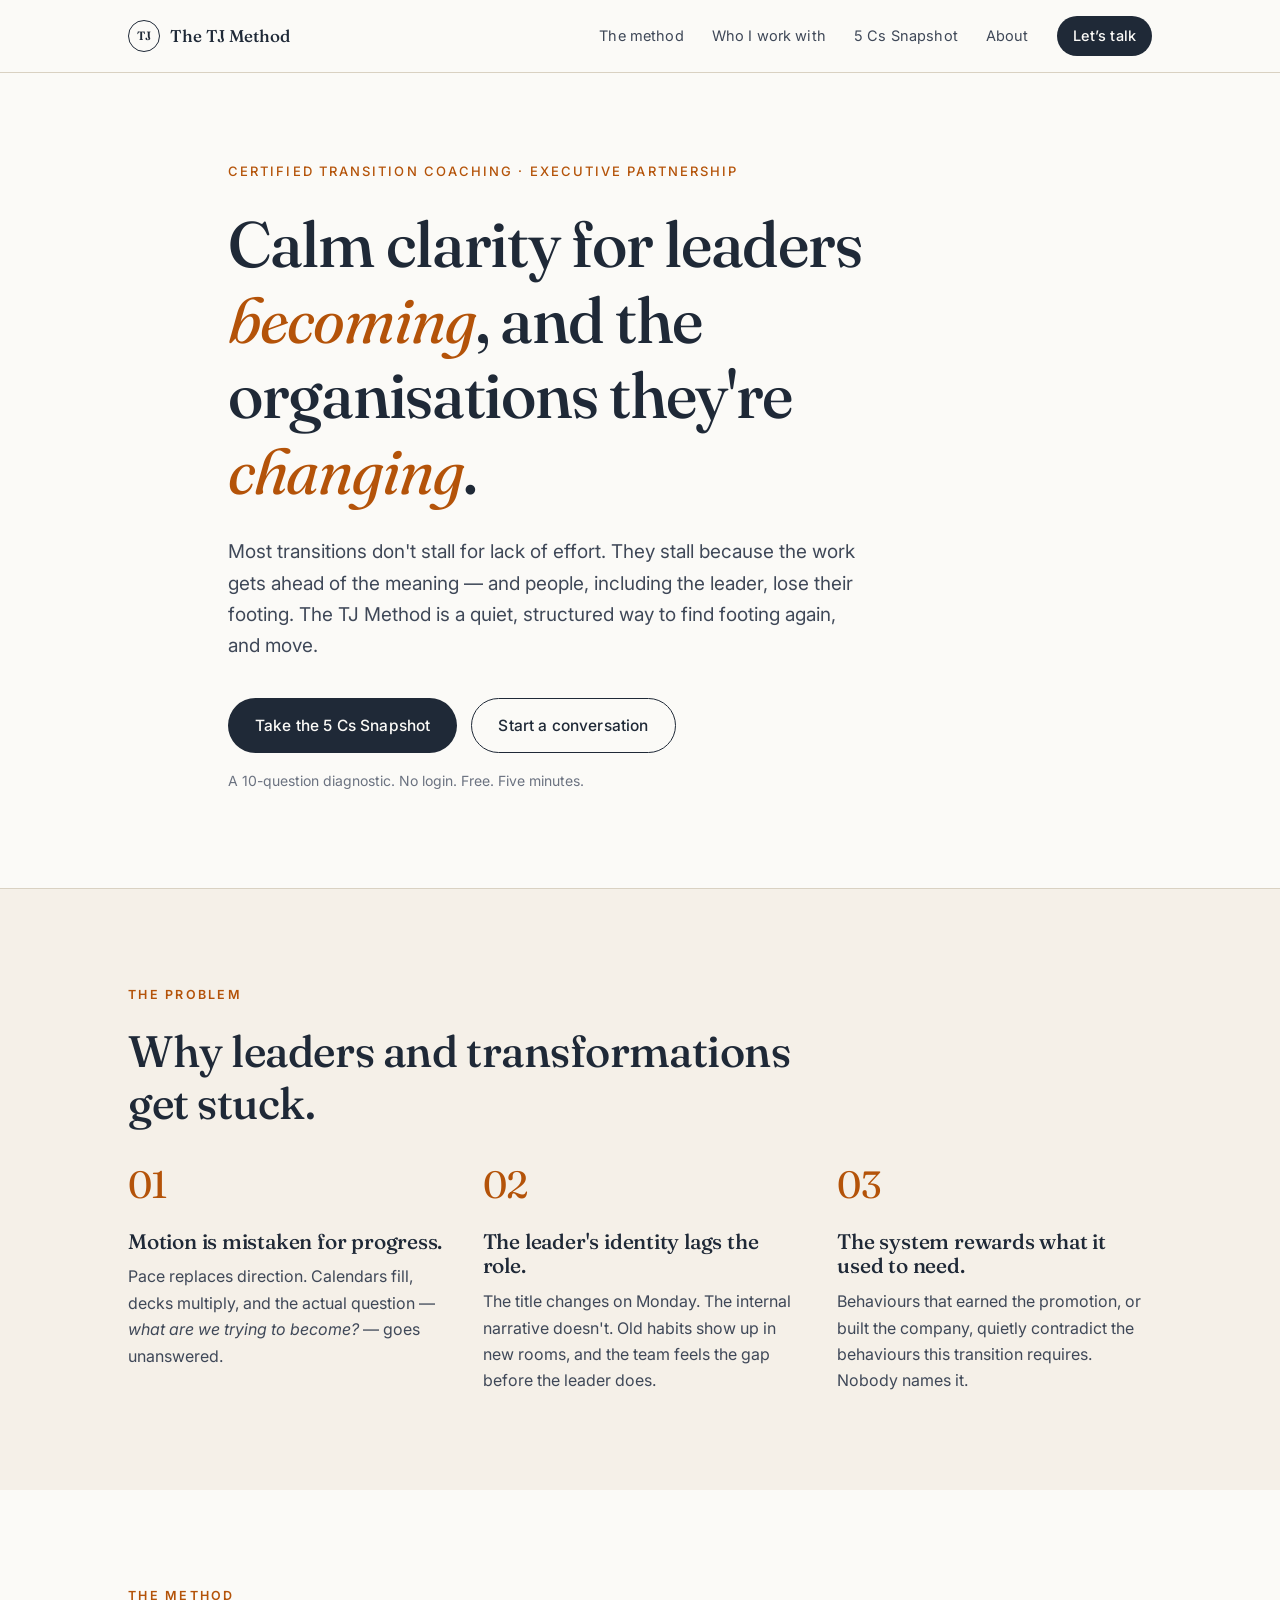
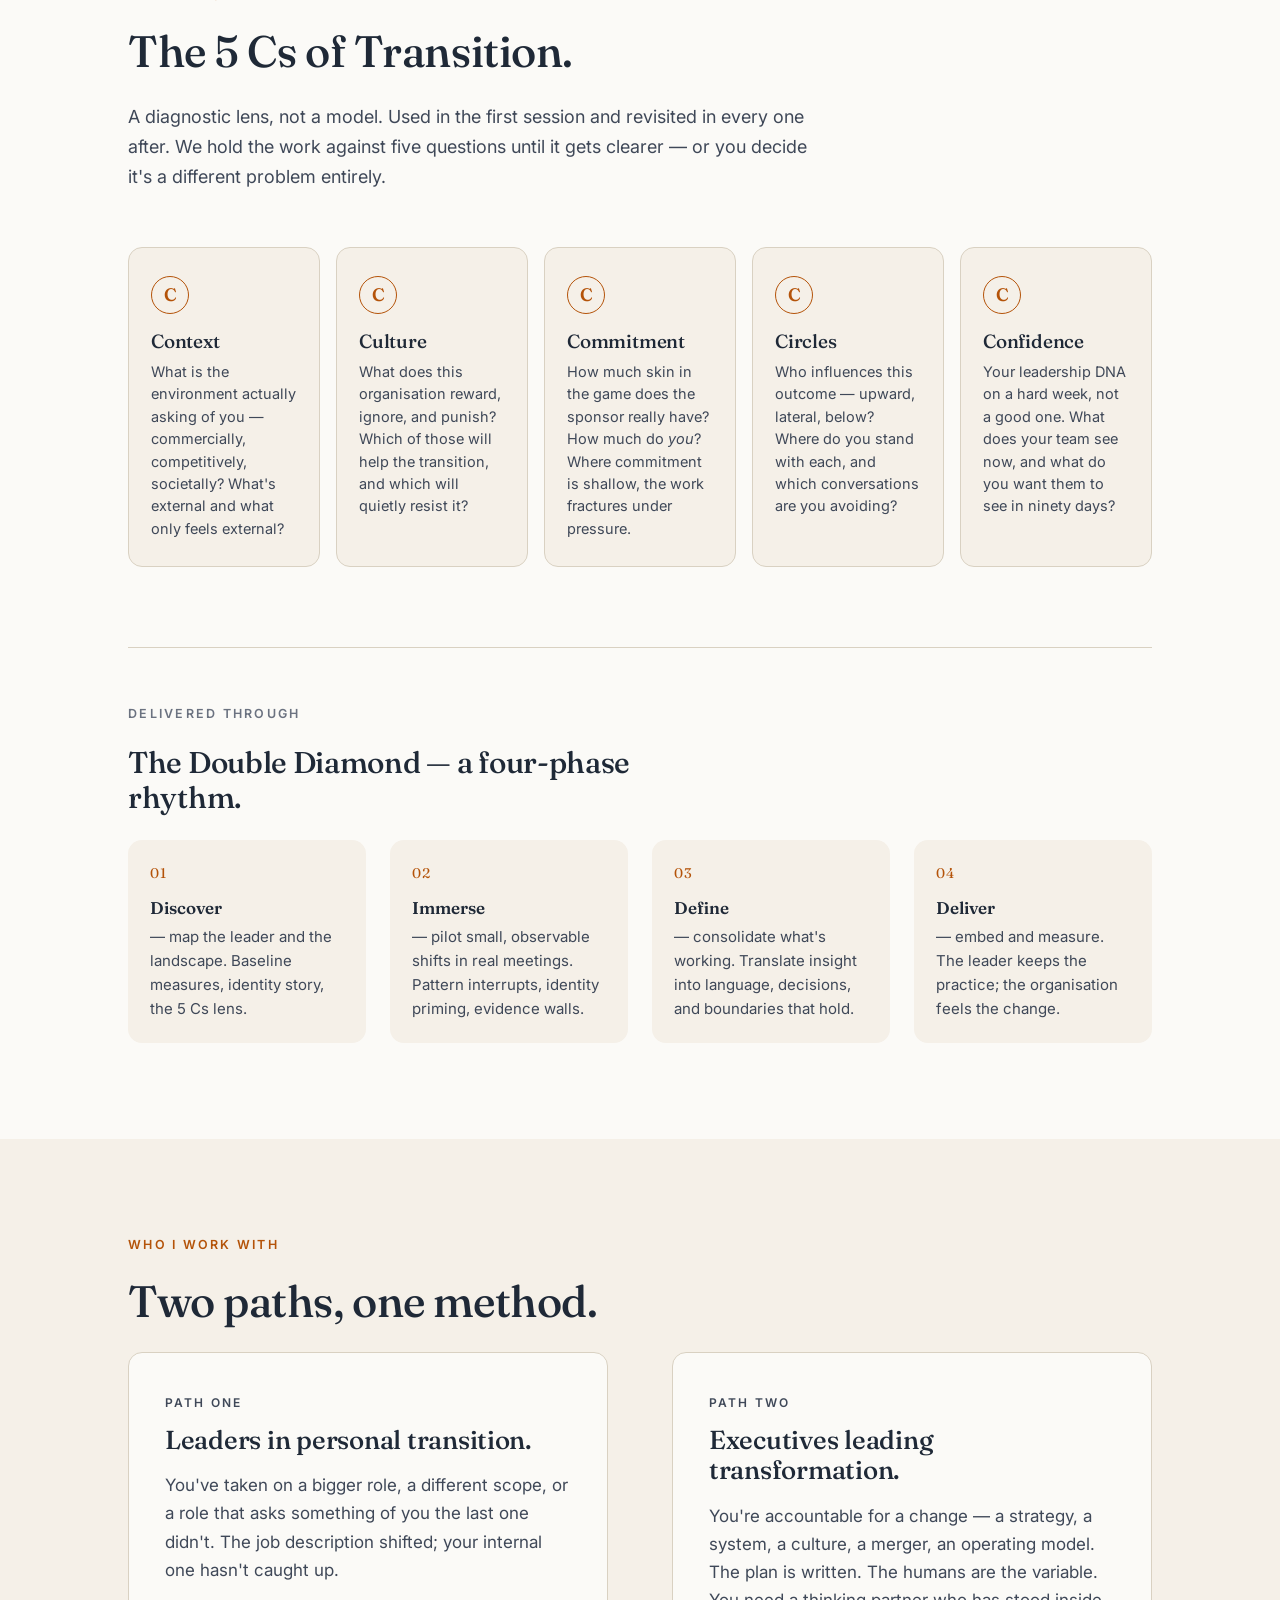
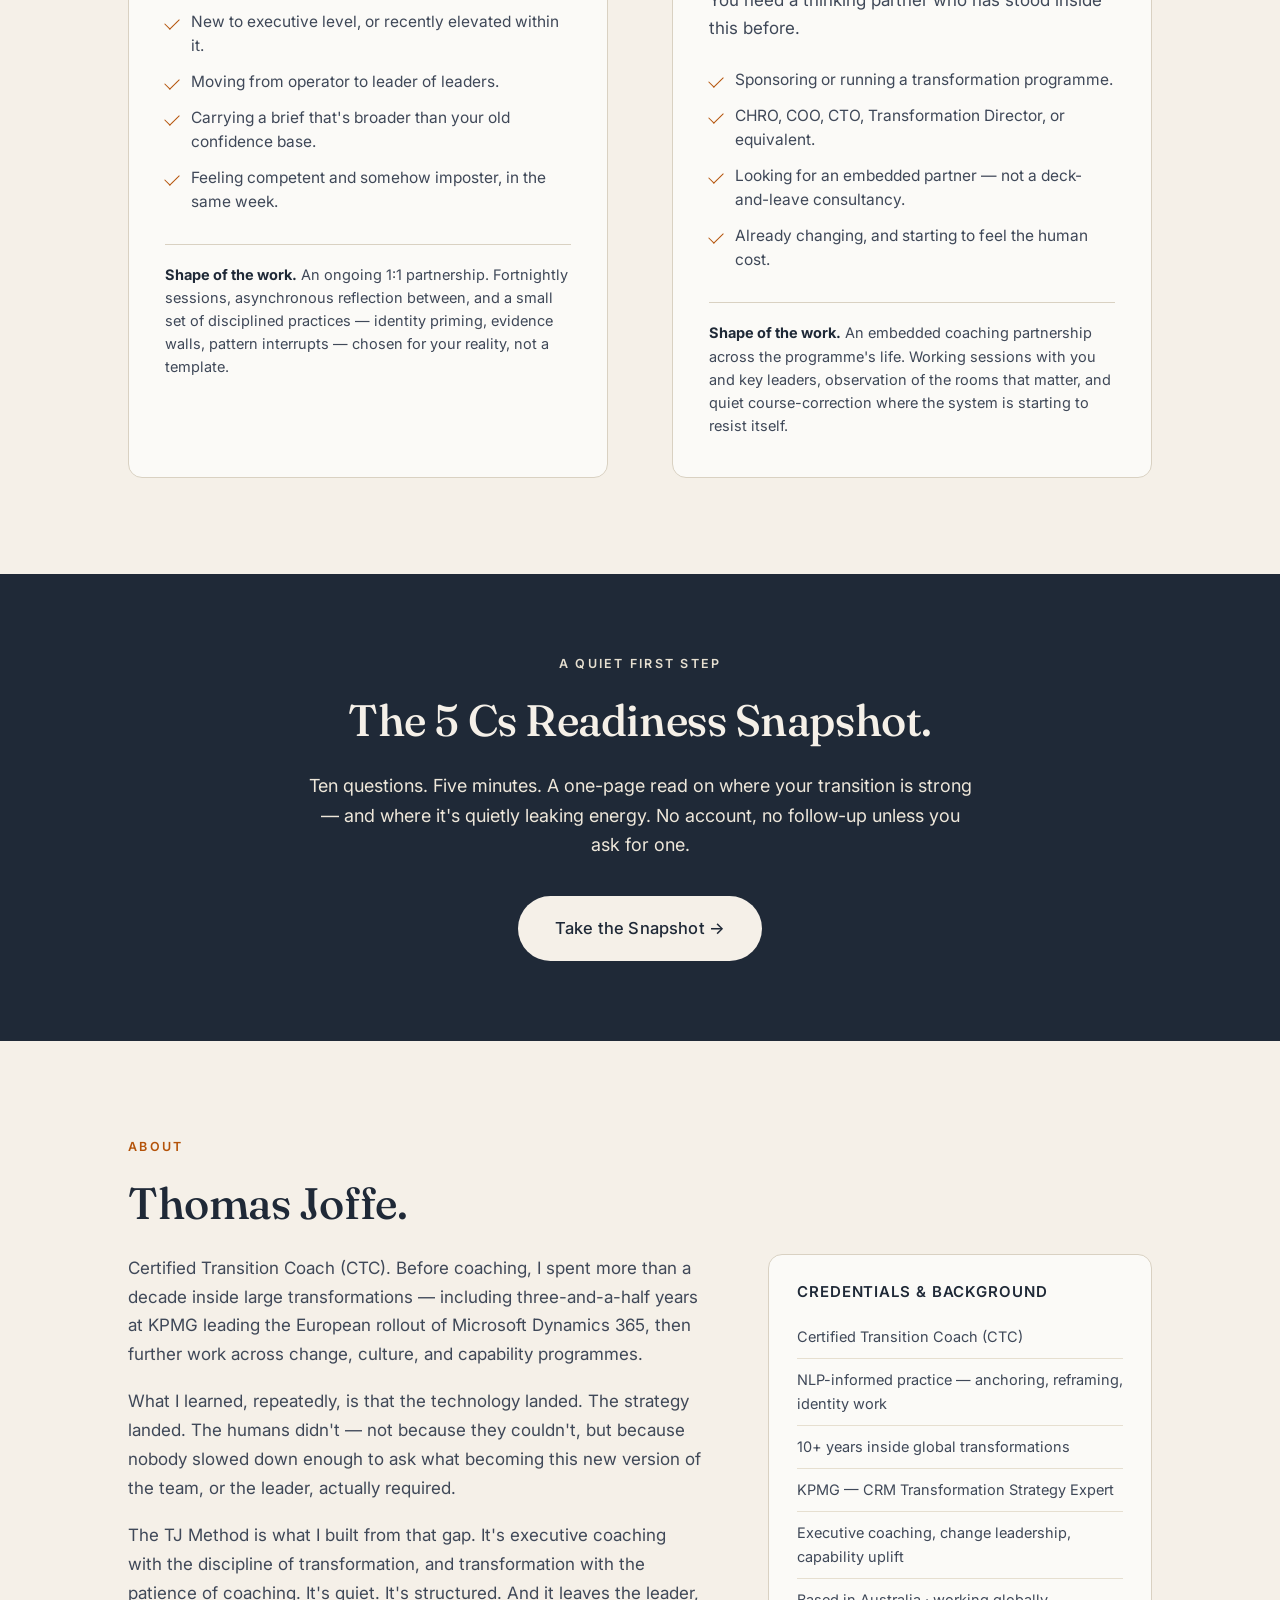
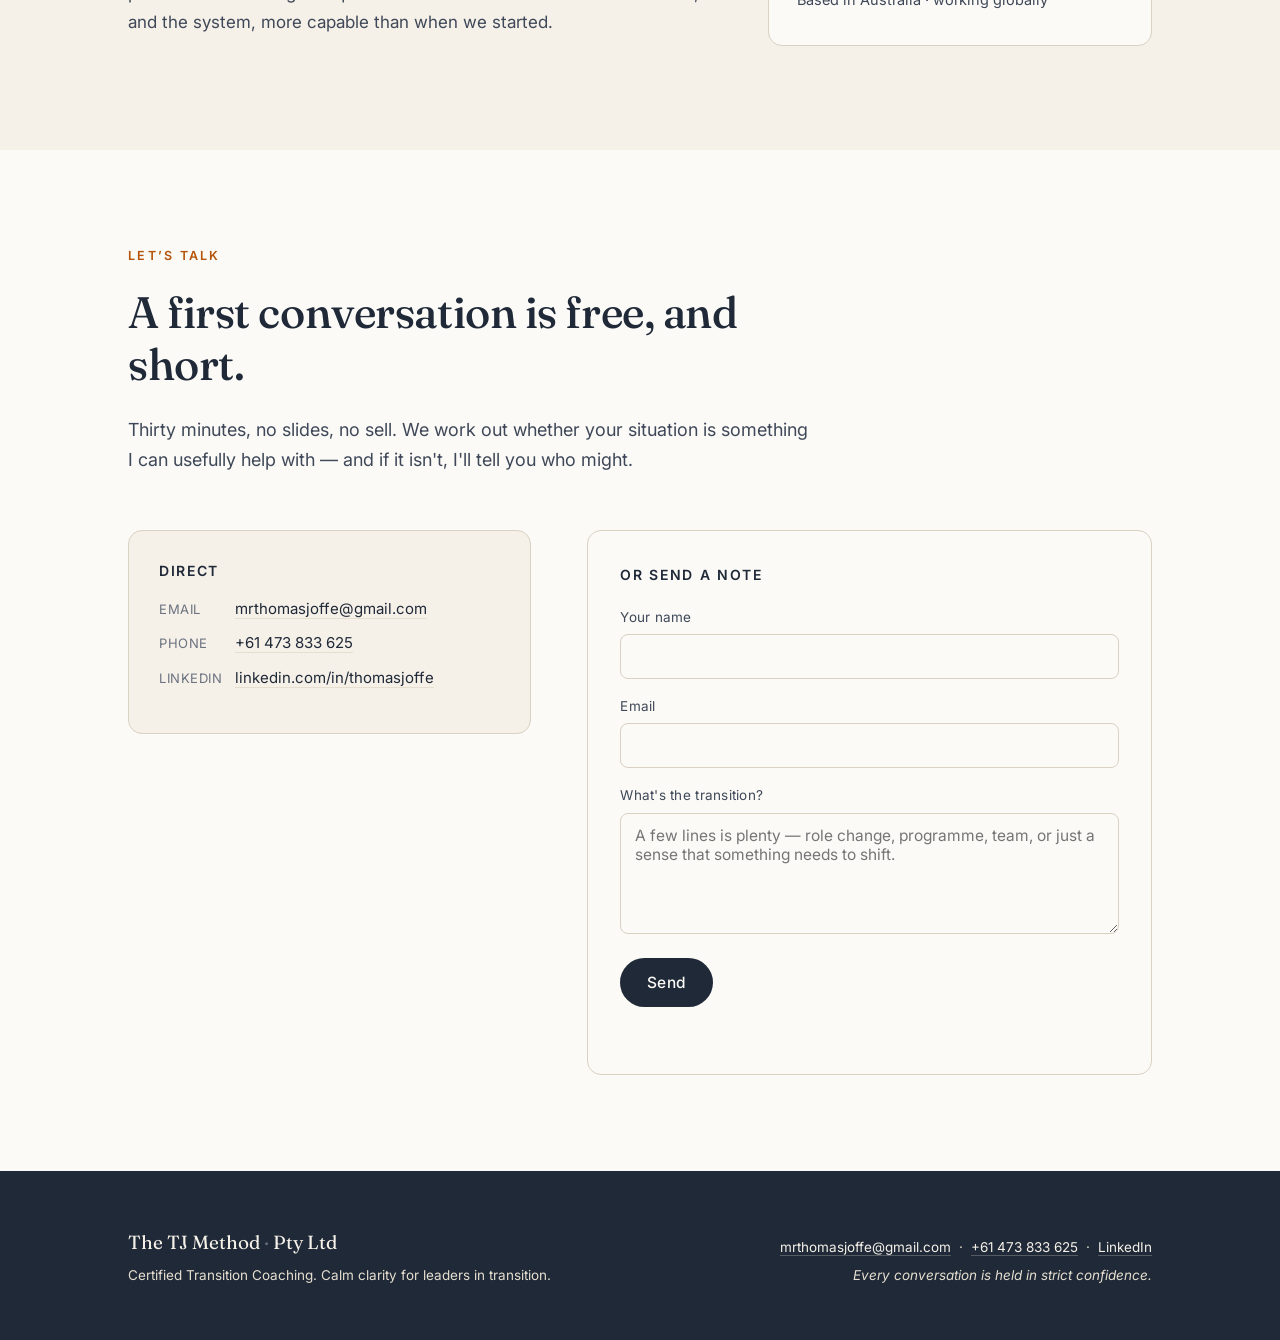
==== index.html @ 35f45576 "Initial scaffold of The TJ Method site" ====
<!DOCTYPE html>
<html lang="en">
<head>
<meta charset="UTF-8" />
<meta name="viewport" content="width=device-width, initial-scale=1.0" />
<meta name="description" content="The TJ Method — calm, certified transition coaching for leaders becoming, and the organisations they're changing. By Thomas Joffe, Certified Transition Coach." />
<title>The TJ Method — Calm clarity for leaders in transition</title>
<link rel="preconnect" href="https://fonts.googleapis.com">
<link rel="preconnect" href="https://fonts.gstatic.com" crossorigin>
<link href="https://fonts.googleapis.com/css2?family=Fraunces:ital,opsz,wght@0,9..144,400;0,9..144,500;0,9..144,600;1,9..144,400&family=Inter:wght@300;400;500;600&display=swap" rel="stylesheet">
<link rel="stylesheet" href="styles.css" />
</head>
<body>

<header class="nav">
  <div class="nav-inner">
    <a class="nav-brand" href="/">
      <span class="nav-mark">TJ</span>
      <span class="nav-name">The&nbsp;TJ&nbsp;Method</span>
    </a>
    <nav class="nav-links" aria-label="Primary">
      <a href="#method">The method</a>
      <a href="#audience">Who I work with</a>
      <a href="survey.html">5 Cs Snapshot</a>
      <a href="#about">About</a>
      <a href="#contact" class="nav-cta">Let&rsquo;s talk</a>
    </nav>
  </div>
</header>

<main>

<!-- HERO -->
<section class="hero">
  <div class="container hero-inner">
    <p class="eyebrow">Certified Transition Coaching · Executive partnership</p>
    <h1>
      Calm clarity for leaders<br/>
      <em>becoming</em>, and the organisations they're <em>changing</em>.
    </h1>
    <p class="lede">
      Most transitions don't stall for lack of effort. They stall because the work
      gets ahead of the meaning &mdash; and people, including the leader, lose their footing.
      The TJ Method is a quiet, structured way to find footing again, and move.
    </p>
    <div class="hero-cta">
      <a class="btn btn-primary" href="survey.html">Take the 5 Cs Snapshot</a>
      <a class="btn btn-ghost" href="#contact">Start a conversation</a>
    </div>
    <p class="hero-note">
      A 10-question diagnostic. No login. Free. Five minutes.
    </p>
  </div>
</section>

<!-- THE PROBLEM -->
<section class="section section-cream" id="problem">
  <div class="container">
    <p class="kicker">The problem</p>
    <h2 class="section-h">Why leaders and transformations get stuck.</h2>
    <div class="grid grid-3">
      <article class="numbered">
        <span class="num">01</span>
        <h3>Motion is mistaken for progress.</h3>
        <p>Pace replaces direction. Calendars fill, decks multiply, and the actual question &mdash; <em>what are we trying to become?</em> &mdash; goes unanswered.</p>
      </article>
      <article class="numbered">
        <span class="num">02</span>
        <h3>The leader's identity lags the role.</h3>
        <p>The title changes on Monday. The internal narrative doesn't. Old habits show up in new rooms, and the team feels the gap before the leader does.</p>
      </article>
      <article class="numbered">
        <span class="num">03</span>
        <h3>The system rewards what it used to need.</h3>
        <p>Behaviours that earned the promotion, or built the company, quietly contradict the behaviours this transition requires. Nobody names it.</p>
      </article>
    </div>
  </div>
</section>

<!-- THE METHOD -->
<section class="section" id="method">
  <div class="container">
    <p class="kicker">The method</p>
    <h2 class="section-h">The 5 Cs of Transition.</h2>
    <p class="section-lede">
      A diagnostic lens, not a model. Used in the first session and revisited in every one after.
      We hold the work against five questions until it gets clearer &mdash; or you decide it's a different problem entirely.
    </p>

    <div class="cees">
      <article class="cee">
        <span class="cee-letter">C</span>
        <h3>Context</h3>
        <p>What is the environment actually asking of you &mdash; commercially, competitively, societally? What's external and what only feels external?</p>
      </article>
      <article class="cee">
        <span class="cee-letter">C</span>
        <h3>Culture</h3>
        <p>What does this organisation reward, ignore, and punish? Which of those will help the transition, and which will quietly resist it?</p>
      </article>
      <article class="cee">
        <span class="cee-letter">C</span>
        <h3>Commitment</h3>
        <p>How much skin in the game does the sponsor really have? How much do <em>you</em>? Where commitment is shallow, the work fractures under pressure.</p>
      </article>
      <article class="cee">
        <span class="cee-letter">C</span>
        <h3>Circles</h3>
        <p>Who influences this outcome &mdash; upward, lateral, below? Where do you stand with each, and which conversations are you avoiding?</p>
      </article>
      <article class="cee">
        <span class="cee-letter">C</span>
        <h3>Confidence</h3>
        <p>Your leadership DNA on a hard week, not a good one. What does your team see now, and what do you want them to see in ninety days?</p>
      </article>
    </div>

    <div class="dd">
      <p class="kicker kicker-quiet">Delivered through</p>
      <h3 class="dd-h">The Double Diamond &mdash; a four-phase rhythm.</h3>
      <ol class="dd-list">
        <li><strong>Discover</strong> &mdash; map the leader and the landscape. Baseline measures, identity story, the 5 Cs lens.</li>
        <li><strong>Immerse</strong> &mdash; pilot small, observable shifts in real meetings. Pattern interrupts, identity priming, evidence walls.</li>
        <li><strong>Define</strong> &mdash; consolidate what's working. Translate insight into language, decisions, and boundaries that hold.</li>
        <li><strong>Deliver</strong> &mdash; embed and measure. The leader keeps the practice; the organisation feels the change.</li>
      </ol>
    </div>
  </div>
</section>

<!-- WHO I WORK WITH -->
<section class="section section-cream" id="audience">
  <div class="container">
    <p class="kicker">Who I work with</p>
    <h2 class="section-h">Two paths, one method.</h2>
    <div class="grid grid-2 grid-lg">

      <article class="path">
        <p class="path-tag">Path one</p>
        <h3>Leaders in personal transition.</h3>
        <p>
          You've taken on a bigger role, a different scope, or a role that asks something
          of you the last one didn't. The job description shifted; your internal one hasn't caught up.
        </p>
        <ul class="checks">
          <li>New to executive level, or recently elevated within it.</li>
          <li>Moving from operator to leader of leaders.</li>
          <li>Carrying a brief that's broader than your old confidence base.</li>
          <li>Feeling competent and somehow imposter, in the same week.</li>
        </ul>
        <p class="path-shape">
          <strong>Shape of the work.</strong> An ongoing 1:1 partnership.
          Fortnightly sessions, asynchronous reflection between, and a small set
          of disciplined practices &mdash; identity priming, evidence walls, pattern interrupts &mdash;
          chosen for your reality, not a template.
        </p>
      </article>

      <article class="path">
        <p class="path-tag">Path two</p>
        <h3>Executives leading transformation.</h3>
        <p>
          You're accountable for a change &mdash; a strategy, a system, a culture, a merger,
          an operating model. The plan is written. The humans are the variable.
          You need a thinking partner who has stood inside this before.
        </p>
        <ul class="checks">
          <li>Sponsoring or running a transformation programme.</li>
          <li>CHRO, COO, CTO, Transformation Director, or equivalent.</li>
          <li>Looking for an embedded partner &mdash; not a deck-and-leave consultancy.</li>
          <li>Already changing, and starting to feel the human cost.</li>
        </ul>
        <p class="path-shape">
          <strong>Shape of the work.</strong> An embedded coaching partnership across
          the programme's life. Working sessions with you and key leaders, observation
          of the rooms that matter, and quiet course-correction where the
          system is starting to resist itself.
        </p>
      </article>

    </div>
  </div>
</section>

<!-- DIAGNOSTIC TEASER -->
<section class="section diag-teaser">
  <div class="container diag-inner">
    <p class="kicker">A quiet first step</p>
    <h2 class="section-h">The 5 Cs Readiness Snapshot.</h2>
    <p class="section-lede">
      Ten questions. Five minutes. A one-page read on where your transition is strong &mdash;
      and where it's quietly leaking energy. No account, no follow-up unless you ask for one.
    </p>
    <a class="btn btn-primary btn-lg" href="survey.html">Take the Snapshot &rarr;</a>
  </div>
</section>

<!-- ABOUT -->
<section class="section section-cream" id="about">
  <div class="container">
    <p class="kicker">About</p>
    <h2 class="section-h">Thomas Joffe.</h2>
    <div class="about-grid">
      <div class="about-copy">
        <p>
          Certified Transition Coach (CTC). Before coaching, I spent more than a decade
          inside large transformations &mdash; including three-and-a-half years at KPMG
          leading the European rollout of Microsoft Dynamics 365, then further work
          across change, culture, and capability programmes.
        </p>
        <p>
          What I learned, repeatedly, is that the technology landed. The strategy landed.
          The humans didn't &mdash; not because they couldn't, but because nobody slowed down enough
          to ask what becoming this new version of the team, or the leader, actually required.
        </p>
        <p>
          The TJ Method is what I built from that gap. It's executive coaching with the
          discipline of transformation, and transformation with the patience of coaching.
          It's quiet. It's structured. And it leaves the leader, and the system, more capable
          than when we started.
        </p>
      </div>
      <aside class="about-credentials">
        <h4>Credentials &amp; background</h4>
        <ul>
          <li>Certified Transition Coach (CTC)</li>
          <li>NLP-informed practice &mdash; anchoring, reframing, identity work</li>
          <li>10+ years inside global transformations</li>
          <li>KPMG &mdash; CRM Transformation Strategy Expert</li>
          <li>Executive coaching, change leadership, capability uplift</li>
          <li>Based in Australia &middot; working globally</li>
        </ul>
      </aside>
    </div>
  </div>
</section>

<!-- CONTACT -->
<section class="section" id="contact">
  <div class="container">
    <p class="kicker">Let&rsquo;s talk</p>
    <h2 class="section-h">A first conversation is free, and short.</h2>
    <p class="section-lede">
      Thirty minutes, no slides, no sell. We work out whether your situation
      is something I can usefully help with &mdash; and if it isn't, I'll tell you
      who might.
    </p>

    <div class="contact-grid">

      <div class="contact-card">
        <h4>Direct</h4>
        <p class="contact-line"><span class="lbl">Email</span><a href="mailto:mrthomasjoffe@gmail.com">mrthomasjoffe@gmail.com</a></p>
        <p class="contact-line"><span class="lbl">Phone</span><a href="tel:+61473833625">+61 473 833 625</a></p>
        <p class="contact-line"><span class="lbl">LinkedIn</span><a href="https://www.linkedin.com/in/thomasjoffe" target="_blank" rel="noopener">linkedin.com/in/thomasjoffe</a></p>
      </div>

      <form class="contact-form" id="contactForm" novalidate>
        <h4>Or send a note</h4>
        <label>
          <span>Your name</span>
          <input type="text" name="name" required autocomplete="name" />
        </label>
        <label>
          <span>Email</span>
          <input type="email" name="email" required autocomplete="email" />
        </label>
        <label>
          <span>What's the transition?</span>
          <textarea name="message" rows="5" required placeholder="A few lines is plenty &mdash; role change, programme, team, or just a sense that something needs to shift."></textarea>
        </label>
        <button type="submit" class="btn btn-primary">Send</button>
        <p class="form-note" id="formNote" aria-live="polite"></p>
      </form>

    </div>
  </div>
</section>

</main>

<footer class="footer">
  <div class="container footer-inner">
    <div class="foot-left">
      <p class="foot-brand">The TJ Method <span class="foot-sep">&middot;</span> Pty Ltd</p>
      <p class="foot-small">Certified Transition Coaching. Calm clarity for leaders in transition.</p>
    </div>
    <div class="foot-right">
      <p class="foot-small">
        <a href="mailto:mrthomasjoffe@gmail.com">mrthomasjoffe@gmail.com</a>
        &nbsp;&middot;&nbsp;
        <a href="tel:+61473833625">+61 473 833 625</a>
        &nbsp;&middot;&nbsp;
        <a href="https://www.linkedin.com/in/thomasjoffe" target="_blank" rel="noopener">LinkedIn</a>
      </p>
      <p class="foot-small foot-confidential">
        Every conversation is held in strict confidence.
      </p>
    </div>
  </div>
</footer>

<script src="script.js"></script>
</body>
</html>
---- styles.css ----
/* ===========================================================
   The TJ Method — calm clarity for leaders in transition.
   Palette: warm cream + slate + burnt sienna accent.
   =========================================================== */

:root {
  --cream:      #F5F0E8;
  --cream-2:    #EEE7DA;
  --cream-3:    #E6DFD0;
  --ink:        #1F2937;
  --ink-soft:   #3F4858;
  --ink-quiet:  #6B7280;
  --line:       #D9D1C2;
  --accent:     #B45309;
  --accent-2:   #8A3E07;
  --white:      #FBFAF7;
  --max:        1080px;
  --max-narrow: 760px;
  --r:          14px;
  --r-sm:       8px;
  --t:          0.25s cubic-bezier(.4,0,.2,1);
}

*, *::before, *::after { box-sizing: border-box; }

html { scroll-behavior: smooth; }

body {
  margin: 0;
  font-family: 'Inter', -apple-system, BlinkMacSystemFont, 'Segoe UI', Roboto, sans-serif;
  font-weight: 400;
  font-size: 17px;
  line-height: 1.65;
  color: var(--ink);
  background: var(--white);
  -webkit-font-smoothing: antialiased;
  text-rendering: optimizeLegibility;
}

img { max-width: 100%; display: block; }

a {
  color: var(--accent);
  text-decoration: none;
  transition: color var(--t);
}
a:hover { color: var(--accent-2); }

h1, h2, h3, h4 {
  font-family: 'Fraunces', Georgia, serif;
  font-weight: 500;
  color: var(--ink);
  margin: 0 0 0.6em;
  letter-spacing: -0.01em;
  line-height: 1.18;
}
h1 em, h2 em, h3 em { font-style: italic; font-weight: 400; color: var(--accent); }

p { margin: 0 0 1em; }

/* container */
.container {
  width: 100%;
  max-width: var(--max);
  margin: 0 auto;
  padding: 0 28px;
}

/* ----- NAV ----- */
.nav {
  position: sticky;
  top: 0;
  z-index: 50;
  background: rgba(251,250,247,0.92);
  backdrop-filter: saturate(180%) blur(8px);
  border-bottom: 1px solid var(--line);
}
.nav-inner {
  max-width: var(--max);
  margin: 0 auto;
  padding: 16px 28px;
  display: flex;
  align-items: center;
  justify-content: space-between;
  gap: 24px;
}
.nav-brand {
  display: flex; align-items: center; gap: 10px;
  color: var(--ink); font-family: 'Fraunces', serif;
}
.nav-brand:hover { color: var(--ink); }
.nav-mark {
  width: 32px; height: 32px;
  border: 1.5px solid var(--ink);
  border-radius: 50%;
  display: inline-flex; align-items: center; justify-content: center;
  font-size: 12px; font-weight: 600; letter-spacing: 0.04em;
}
.nav-name { font-size: 17px; font-weight: 500; }

.nav-links {
  display: flex; align-items: center; gap: 28px;
}
.nav-links a {
  color: var(--ink-soft);
  font-size: 14.5px;
  letter-spacing: 0.01em;
}
.nav-links a:hover { color: var(--ink); }
.nav-cta {
  background: var(--ink);
  color: var(--white) !important;
  padding: 8px 16px;
  border-radius: 999px;
  font-weight: 500;
}
.nav-cta:hover { background: var(--accent-2); color: var(--white) !important; }

@media (max-width: 720px) {
  .nav-links { gap: 14px; }
  .nav-links a:not(.nav-cta) { display: none; }
}

/* ----- BUTTONS ----- */
.btn {
  display: inline-block;
  font-family: inherit;
  font-size: 15.5px;
  font-weight: 500;
  letter-spacing: 0.01em;
  padding: 14px 26px;
  border-radius: 999px;
  border: 1.5px solid transparent;
  cursor: pointer;
  transition: all var(--t);
  text-align: center;
}
.btn-primary {
  background: var(--ink);
  color: var(--white);
}
.btn-primary:hover {
  background: var(--accent);
  color: var(--white);
}
.btn-ghost {
  background: transparent;
  color: var(--ink);
  border-color: var(--ink);
}
.btn-ghost:hover {
  background: var(--ink);
  color: var(--white);
}
.btn-lg {
  padding: 18px 36px;
  font-size: 16.5px;
}

/* ----- HERO ----- */
.hero {
  padding: 88px 0 96px;
  background: var(--white);
  border-bottom: 1px solid var(--line);
}
.hero-inner { max-width: 880px; }
.eyebrow {
  font-size: 13px;
  font-weight: 500;
  letter-spacing: 0.16em;
  text-transform: uppercase;
  color: var(--accent);
  margin: 0 0 24px;
}
.hero h1 {
  font-size: clamp(38px, 6.2vw, 64px);
  font-weight: 500;
  letter-spacing: -0.02em;
  margin-bottom: 28px;
}
.lede {
  font-size: 19px;
  line-height: 1.65;
  color: var(--ink-soft);
  max-width: 640px;
  margin-bottom: 36px;
}
.hero-cta {
  display: flex; flex-wrap: wrap;
  gap: 14px;
  margin-bottom: 16px;
}
.hero-note {
  color: var(--ink-quiet);
  font-size: 14px;
  margin: 0;
}

/* ----- SECTIONS ----- */
.section { padding: 96px 0; }
.section-cream { background: var(--cream); }

.kicker {
  font-size: 12.5px;
  letter-spacing: 0.18em;
  text-transform: uppercase;
  color: var(--accent);
  font-weight: 600;
  margin: 0 0 20px;
}
.kicker-quiet { color: var(--ink-quiet); }
.section-h {
  font-size: clamp(28px, 4.2vw, 44px);
  max-width: 720px;
  margin-bottom: 24px;
}
.section-lede {
  font-size: 18px;
  color: var(--ink-soft);
  max-width: 680px;
  margin-bottom: 56px;
}

/* ----- GRIDS ----- */
.grid { display: grid; gap: 40px; }
.grid-2 { grid-template-columns: 1fr; }
.grid-3 { grid-template-columns: 1fr; }
@media (min-width: 760px) {
  .grid-2 { grid-template-columns: 1fr 1fr; gap: 56px; }
  .grid-3 { grid-template-columns: repeat(3, 1fr); }
}
.grid-lg { gap: 64px; }

/* ----- PROBLEM NUMBERED ----- */
.numbered .num {
  font-family: 'Fraunces', serif;
  font-size: 38px;
  color: var(--accent);
  display: block;
  margin-bottom: 12px;
  letter-spacing: -0.02em;
}
.numbered h3 {
  font-size: 21px;
  margin-bottom: 10px;
}
.numbered p {
  color: var(--ink-soft);
  font-size: 16px;
  line-height: 1.65;
  margin: 0;
}

/* ----- 5 CEES ----- */
.cees {
  display: grid;
  gap: 20px;
  grid-template-columns: 1fr;
  margin-bottom: 80px;
}
@media (min-width: 720px) { .cees { grid-template-columns: repeat(2, 1fr); } }
@media (min-width: 1000px) { .cees { grid-template-columns: repeat(5, 1fr); gap: 16px; } }

.cee {
  background: var(--cream);
  border: 1px solid var(--line);
  border-radius: var(--r);
  padding: 28px 22px 26px;
  transition: transform var(--t), box-shadow var(--t);
}
.cee:hover {
  transform: translateY(-3px);
  box-shadow: 0 10px 30px -10px rgba(31,41,55,0.15);
}
.cee-letter {
  display: inline-flex;
  align-items: center; justify-content: center;
  width: 38px; height: 38px;
  border: 1.5px solid var(--accent);
  color: var(--accent);
  border-radius: 50%;
  font-family: 'Fraunces', serif;
  font-size: 18px;
  font-weight: 600;
  margin-bottom: 16px;
}
.cee h3 { font-size: 19px; margin-bottom: 8px; }
.cee p { color: var(--ink-soft); font-size: 14.5px; line-height: 1.55; margin: 0; }

/* ----- DOUBLE DIAMOND ----- */
.dd {
  border-top: 1px solid var(--line);
  padding-top: 56px;
}
.dd-h { font-size: clamp(22px, 3vw, 30px); margin-bottom: 24px; max-width: 600px; }
.dd-list {
  list-style: none;
  padding: 0; margin: 0;
  counter-reset: ddc;
  display: grid;
  gap: 20px;
}
@media (min-width: 780px) {
  .dd-list { grid-template-columns: repeat(4, 1fr); gap: 24px; }
}
.dd-list li {
  position: relative;
  counter-increment: ddc;
  padding: 22px 22px 22px 22px;
  background: var(--cream);
  border-radius: var(--r);
  font-size: 15px;
  color: var(--ink-soft);
  line-height: 1.6;
}
.dd-list li::before {
  content: "0" counter(ddc);
  display: block;
  font-family: 'Fraunces', serif;
  color: var(--accent);
  font-size: 14px;
  letter-spacing: 0.08em;
  margin-bottom: 10px;
}
.dd-list strong { color: var(--ink); display: block; font-size: 17px; font-weight: 600; margin-bottom: 4px; font-family: 'Fraunces', serif; }

/* ----- PATHS ----- */
.path {
  background: var(--white);
  border: 1px solid var(--line);
  border-radius: var(--r);
  padding: 40px 36px;
}
.path-tag {
  font-size: 12px;
  letter-spacing: 0.18em;
  text-transform: uppercase;
  color: var(--accent);
  margin: 0 0 12px;
  font-weight: 600;
}
.path h3 { font-size: 26px; margin-bottom: 16px; }
.path > p { color: var(--ink-soft); }
.checks {
  list-style: none;
  padding: 0;
  margin: 20px 0 24px;
}
.checks li {
  position: relative;
  padding: 6px 0 6px 26px;
  color: var(--ink-soft);
  font-size: 15.5px;
  line-height: 1.55;
}
.checks li::before {
  content: "";
  position: absolute;
  left: 0; top: 14px;
  width: 14px; height: 8px;
  border-left: 1.8px solid var(--accent);
  border-bottom: 1.8px solid var(--accent);
  transform: rotate(-45deg);
}
.path-shape {
  border-top: 1px solid var(--line);
  padding-top: 18px;
  font-size: 14.5px;
  color: var(--ink-soft);
  line-height: 1.6;
  margin: 0;
}
.path-shape strong { color: var(--ink); }

/* ----- DIAGNOSTIC TEASER ----- */
.diag-teaser { background: var(--ink); color: var(--cream); padding: 80px 0; }
.diag-teaser .kicker { color: var(--cream-3); }
.diag-teaser .section-h { color: var(--cream); }
.diag-teaser .section-lede { color: var(--cream-2); }
.diag-teaser em { color: var(--cream); }
.diag-teaser .btn-primary {
  background: var(--cream);
  color: var(--ink);
}
.diag-teaser .btn-primary:hover { background: var(--accent); color: var(--cream); }
.diag-inner { text-align: center; max-width: 720px; }
.diag-inner .section-lede { margin-left: auto; margin-right: auto; margin-bottom: 36px; }

/* ----- ABOUT ----- */
.about-grid {
  display: grid;
  gap: 48px;
  grid-template-columns: 1fr;
}
@media (min-width: 860px) { .about-grid { grid-template-columns: 1.5fr 1fr; gap: 64px; } }
.about-copy p {
  font-size: 17px;
  color: var(--ink-soft);
  line-height: 1.7;
  margin-bottom: 18px;
}
.about-credentials {
  background: var(--white);
  border: 1px solid var(--line);
  border-radius: var(--r);
  padding: 28px 28px 24px;
  height: fit-content;
}
.about-credentials h4 {
  font-size: 15px;
  letter-spacing: 0.06em;
  text-transform: uppercase;
  margin-bottom: 16px;
  color: var(--ink);
  font-family: 'Inter', sans-serif;
  font-weight: 600;
}
.about-credentials ul {
  list-style: none;
  padding: 0; margin: 0;
}
.about-credentials li {
  padding: 9px 0;
  border-bottom: 1px solid var(--cream-3);
  font-size: 14.5px;
  color: var(--ink-soft);
}
.about-credentials li:last-child { border-bottom: 0; }

/* ----- CONTACT ----- */
.contact-grid {
  display: grid;
  gap: 40px;
  grid-template-columns: 1fr;
}
@media (min-width: 820px) { .contact-grid { grid-template-columns: 1fr 1.4fr; gap: 56px; } }

.contact-card {
  background: var(--cream);
  border-radius: var(--r);
  padding: 32px 30px;
  border: 1px solid var(--line);
  height: fit-content;
}
.contact-card h4 {
  font-size: 14px;
  text-transform: uppercase;
  letter-spacing: 0.12em;
  margin-bottom: 18px;
  font-family: 'Inter', sans-serif;
  font-weight: 600;
}
.contact-line {
  margin: 0 0 12px;
  font-size: 15px;
  line-height: 1.5;
}
.contact-line .lbl {
  display: inline-block;
  width: 76px;
  color: var(--ink-quiet);
  font-size: 13px;
  letter-spacing: 0.04em;
  text-transform: uppercase;
}
.contact-line a { color: var(--ink); border-bottom: 1px solid var(--cream-3); }
.contact-line a:hover { color: var(--accent); border-color: var(--accent); }

.contact-form {
  background: var(--white);
  border: 1px solid var(--line);
  border-radius: var(--r);
  padding: 36px 32px;
}
.contact-form h4 {
  font-size: 14px;
  text-transform: uppercase;
  letter-spacing: 0.12em;
  margin-bottom: 22px;
  font-family: 'Inter', sans-serif;
  font-weight: 600;
}
.contact-form label {
  display: block;
  margin-bottom: 16px;
}
.contact-form label > span {
  display: block;
  font-size: 13.5px;
  color: var(--ink-soft);
  margin-bottom: 6px;
  letter-spacing: 0.02em;
}
.contact-form input,
.contact-form textarea {
  width: 100%;
  font-family: inherit;
  font-size: 15.5px;
  padding: 12px 14px;
  border: 1px solid var(--line);
  border-radius: var(--r-sm);
  background: var(--white);
  color: var(--ink);
  transition: border-color var(--t);
  resize: vertical;
}
.contact-form input:focus,
.contact-form textarea:focus {
  outline: none;
  border-color: var(--accent);
}
.form-note {
  margin: 12px 0 0;
  font-size: 14px;
  color: var(--ink-quiet);
  min-height: 1.4em;
}
.form-note.ok { color: var(--accent); }
.form-note.err { color: #b91c1c; }

/* ----- FOOTER ----- */
.footer {
  background: var(--ink);
  color: var(--cream-2);
  padding: 56px 0 48px;
}
.footer-inner {
  display: flex;
  flex-wrap: wrap;
  justify-content: space-between;
  gap: 24px;
  align-items: flex-end;
}
.foot-brand {
  font-family: 'Fraunces', serif;
  font-size: 19px;
  margin: 0 0 6px;
  color: var(--cream);
}
.foot-sep { color: var(--ink-quiet); }
.foot-small {
  font-size: 13.5px;
  color: var(--cream-3);
  margin: 0 0 6px;
  line-height: 1.6;
}
.foot-confidential { font-style: italic; }
.footer a { color: var(--cream); border-bottom: 1px solid rgba(245,240,232,0.25); }
.footer a:hover { color: var(--cream); border-color: var(--cream); }
.foot-right { text-align: right; }
@media (max-width: 640px) { .foot-right { text-align: left; } }

/* ===========================================================
   SURVEY PAGE
   =========================================================== */

.survey-page { background: var(--cream); min-height: 100vh; padding: 64px 0 80px; }

.survey-wrap {
  max-width: 760px;
  margin: 0 auto;
  padding: 0 28px;
}

.survey-head { text-align: center; margin-bottom: 40px; }
.survey-head .eyebrow { color: var(--accent); }
.survey-head h1 {
  font-size: clamp(32px, 4.5vw, 44px);
  margin-bottom: 14px;
}
.survey-head p {
  font-size: 17px;
  color: var(--ink-soft);
  max-width: 580px;
  margin: 0 auto;
}

.survey-card {
  background: var(--white);
  border: 1px solid var(--line);
  border-radius: var(--r);
  padding: 44px 44px 36px;
  box-shadow: 0 12px 40px -16px rgba(31,41,55,0.12);
}
@media (max-width: 640px) { .survey-card { padding: 32px 24px; } }

.progress {
  display: flex;
  justify-content: space-between;
  align-items: center;
  margin-bottom: 32px;
  font-size: 13px;
  color: var(--ink-quiet);
  letter-spacing: 0.05em;
}
.progress-bar {
  flex: 1;
  height: 4px;
  background: var(--cream-3);
  margin: 0 16px;
  border-radius: 999px;
  overflow: hidden;
}
.progress-bar-fill {
  height: 100%;
  background: var(--accent);
  width: 10%;
  transition: width 0.4s cubic-bezier(.4,0,.2,1);
}

.step { display: none; }
.step.active { display: block; animation: fadeIn 0.3s ease; }
@keyframes fadeIn { from { opacity:0; transform: translateY(8px); } to { opacity:1; transform: none; } }

.step-cee {
  font-size: 13px;
  letter-spacing: 0.16em;
  text-transform: uppercase;
  color: var(--accent);
  font-weight: 600;
  margin: 0 0 12px;
}
.step h2 {
  font-size: clamp(22px, 3vw, 30px);
  margin-bottom: 12px;
}
.step-desc {
  color: var(--ink-soft);
  margin-bottom: 28px;
  font-size: 16px;
}

.question {
  margin-bottom: 24px;
  padding-bottom: 24px;
  border-bottom: 1px solid var(--cream-3);
}
.question:last-of-type { border-bottom: 0; padding-bottom: 0; }
.question p { font-size: 16.5px; color: var(--ink); margin: 0 0 14px; font-weight: 500; }
.scale {
  display: grid;
  grid-template-columns: repeat(5, 1fr);
  gap: 6px;
}
.scale label {
  position: relative;
  cursor: pointer;
}
.scale input { position: absolute; opacity: 0; pointer-events: none; }
.scale span {
  display: block;
  text-align: center;
  padding: 14px 6px;
  border: 1.5px solid var(--line);
  border-radius: var(--r-sm);
  background: var(--white);
  font-size: 14px;
  color: var(--ink-soft);
  transition: all var(--t);
  line-height: 1.25;
}
.scale input:checked + span {
  background: var(--ink);
  color: var(--white);
  border-color: var(--ink);
}
.scale label:hover span { border-color: var(--accent); color: var(--accent); }
.scale input:checked + span:hover { color: var(--white); border-color: var(--ink); }
.scale-num { display: block; font-family: 'Fraunces', serif; font-size: 18px; margin-bottom: 2px; font-weight: 500; }
.scale-lbl { display: block; font-size: 11.5px; letter-spacing: 0.04em; line-height: 1.1; }

.step-nav {
  display: flex;
  justify-content: space-between;
  margin-top: 32px;
  gap: 12px;
}
.step-nav .btn { min-width: 120px; }
.btn-back {
  background: transparent;
  color: var(--ink-soft);
  border-color: var(--line);
}
.btn-back:hover { background: var(--cream); color: var(--ink); }

/* RESULTS */
.results { display: none; }
.results.active { display: block; animation: fadeIn 0.4s ease; }
.results-h {
  font-size: clamp(26px, 3.6vw, 36px);
  margin-bottom: 12px;
}
.results-summary {
  background: var(--cream);
  border-radius: var(--r);
  padding: 22px 26px;
  margin: 24px 0 32px;
  font-size: 16px;
  color: var(--ink-soft);
  line-height: 1.7;
}
.results-summary strong { color: var(--ink); }

.bars { margin: 24px 0 32px; }
.bar-row {
  margin-bottom: 18px;
}
.bar-row:last-child { margin-bottom: 0; }
.bar-label {
  display: flex; justify-content: space-between;
  margin-bottom: 6px;
  font-size: 14px;
  color: var(--ink);
  letter-spacing: 0.02em;
}
.bar-label .bar-name { font-weight: 600; }
.bar-label .bar-score { font-family: 'Fraunces', serif; color: var(--accent); }
.bar-track {
  height: 10px;
  background: var(--cream-3);
  border-radius: 999px;
  overflow: hidden;
}
.bar-fill {
  height: 100%;
  background: var(--accent);
  border-radius: 999px;
  width: 0;
  transition: width 0.9s cubic-bezier(.4,0,.2,1);
}

.results-actions {
  margin-top: 24px;
  display: flex; flex-wrap: wrap; gap: 12px;
}

/* small */
.muted { color: var(--ink-quiet); }
.center { text-align: center; }
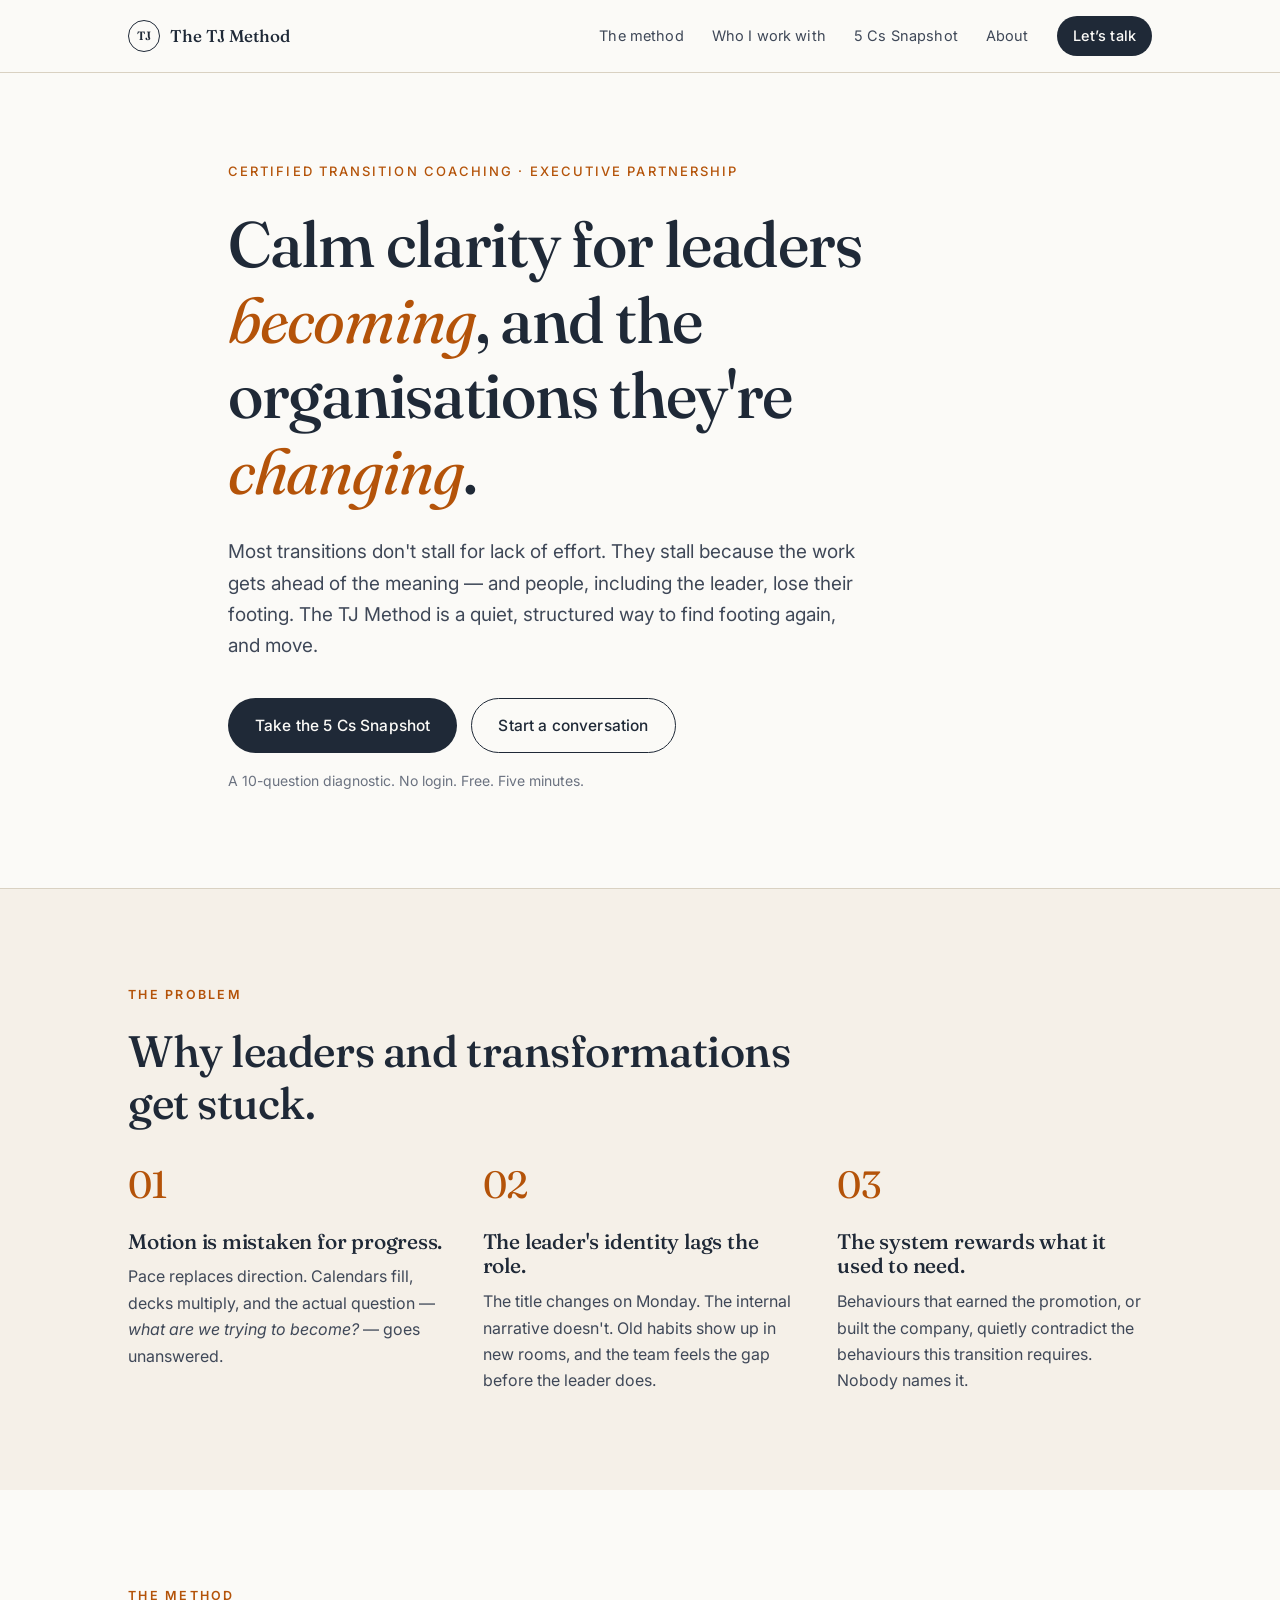
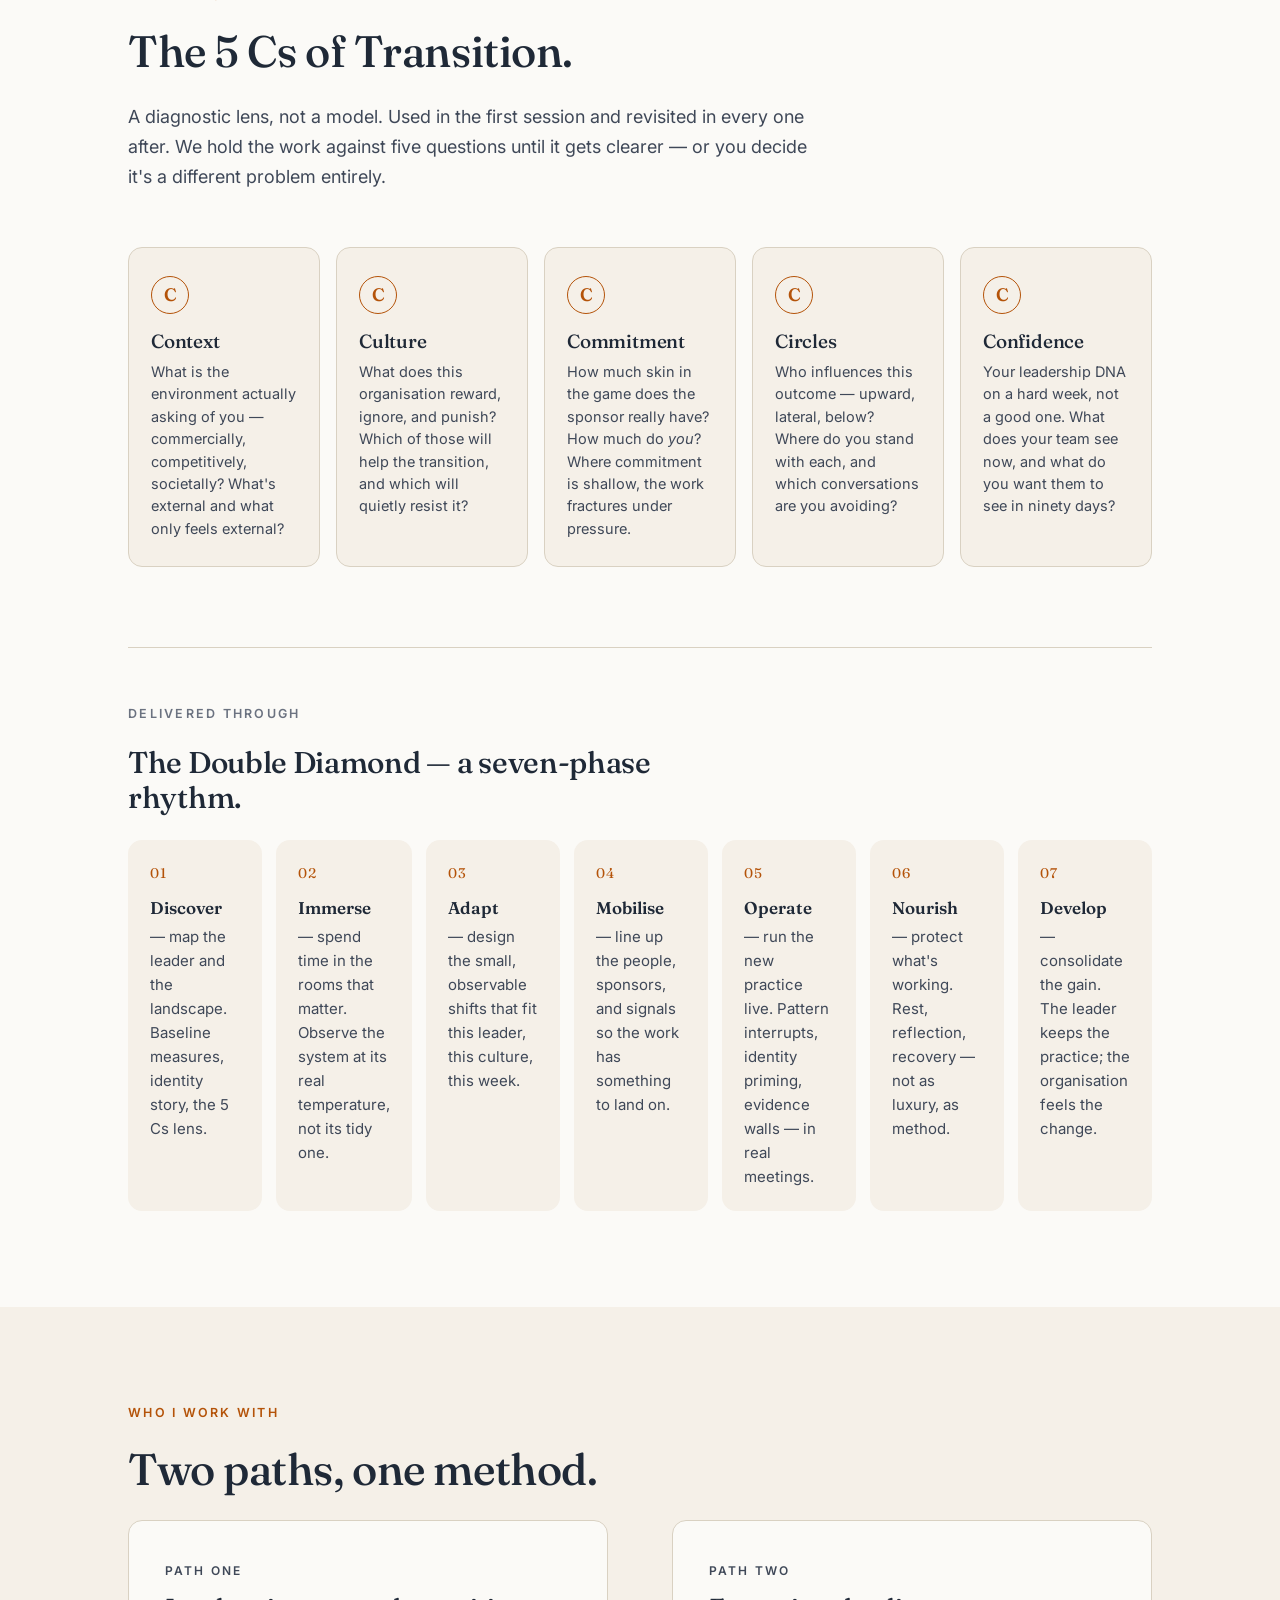
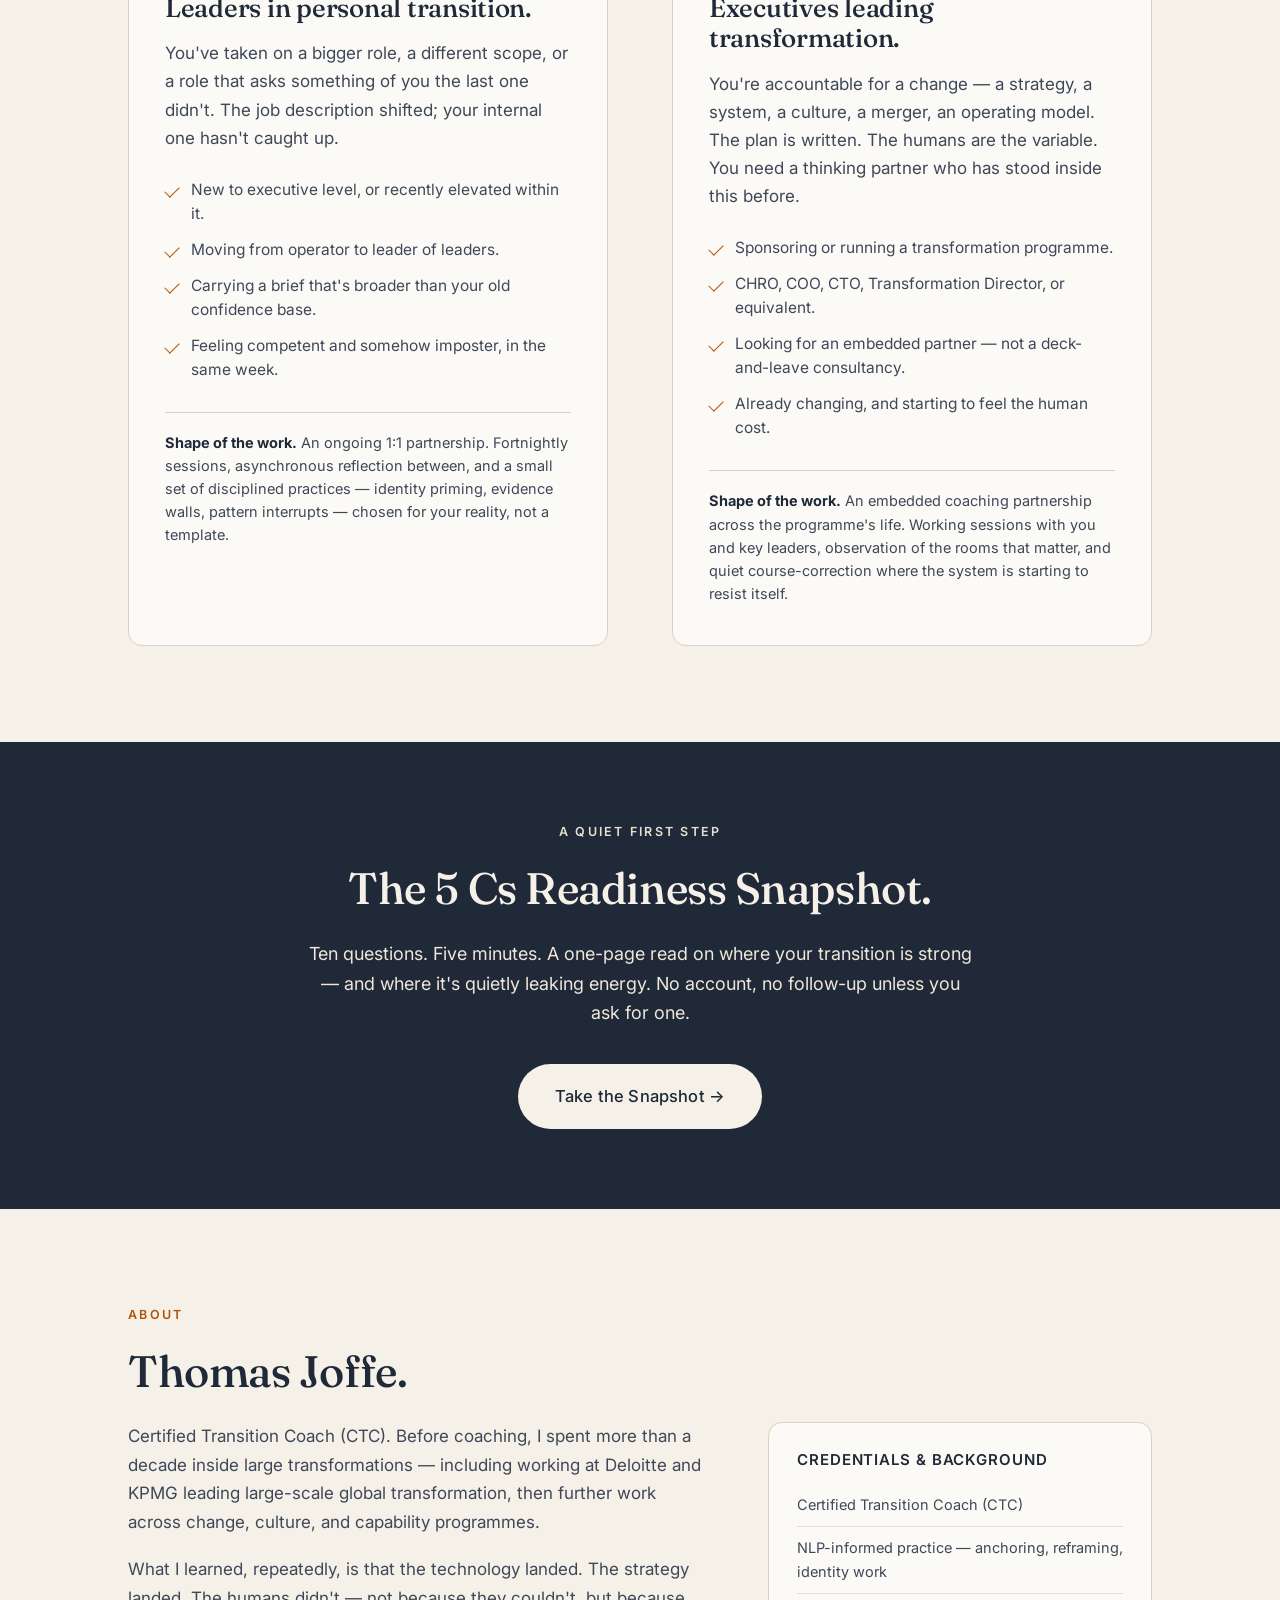
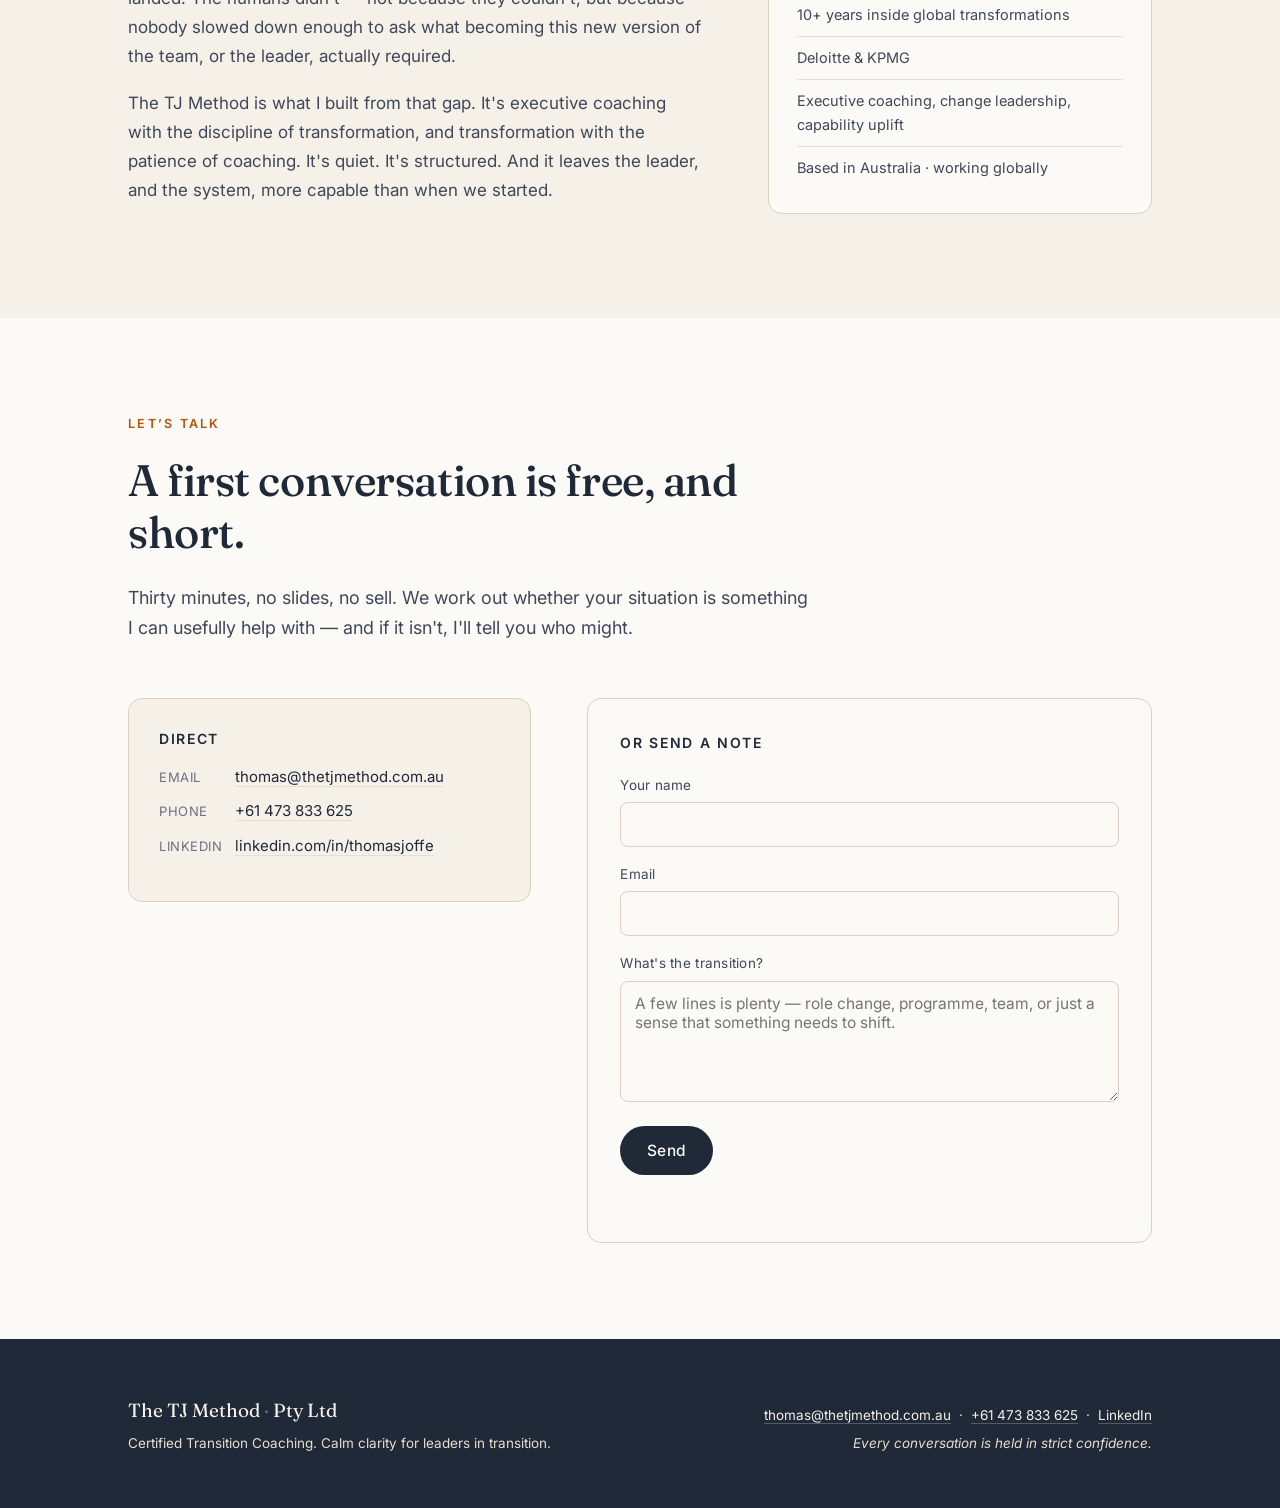
==== commit d7777e81: "Update Double Diamond to 7-phase (Discover→Immerse→Adapt→Mobilise→Operate→Nourish→Develop), correct " ====
--- a/index.html
+++ b/index.html
@@ -118,12 +118,15 @@
 
     <div class="dd">
       <p class="kicker kicker-quiet">Delivered through</p>
-      <h3 class="dd-h">The Double Diamond &mdash; a four-phase rhythm.</h3>
+      <h3 class="dd-h">The Double Diamond &mdash; a seven-phase rhythm.</h3>
       <ol class="dd-list">
         <li><strong>Discover</strong> &mdash; map the leader and the landscape. Baseline measures, identity story, the 5 Cs lens.</li>
-        <li><strong>Immerse</strong> &mdash; pilot small, observable shifts in real meetings. Pattern interrupts, identity priming, evidence walls.</li>
-        <li><strong>Define</strong> &mdash; consolidate what's working. Translate insight into language, decisions, and boundaries that hold.</li>
-        <li><strong>Deliver</strong> &mdash; embed and measure. The leader keeps the practice; the organisation feels the change.</li>
+        <li><strong>Immerse</strong> &mdash; spend time in the rooms that matter. Observe the system at its real temperature, not its tidy one.</li>
+        <li><strong>Adapt</strong> &mdash; design the small, observable shifts that fit this leader, this culture, this week.</li>
+        <li><strong>Mobilise</strong> &mdash; line up the people, sponsors, and signals so the work has something to land on.</li>
+        <li><strong>Operate</strong> &mdash; run the new practice live. Pattern interrupts, identity priming, evidence walls &mdash; in real meetings.</li>
+        <li><strong>Nourish</strong> &mdash; protect what's working. Rest, reflection, recovery &mdash; not as luxury, as method.</li>
+        <li><strong>Develop</strong> &mdash; consolidate the gain. The leader keeps the practice; the organisation feels the change.</li>
       </ol>
     </div>
   </div>
@@ -205,8 +208,8 @@
       <div class="about-copy">
         <p>
           Certified Transition Coach (CTC). Before coaching, I spent more than a decade
-          inside large transformations &mdash; including three-and-a-half years at KPMG
-          leading the European rollout of Microsoft Dynamics 365, then further work
+          inside large transformations &mdash; including working at Deloitte and KPMG
+          leading large-scale global transformation, then further work
           across change, culture, and capability programmes.
         </p>
         <p>
@@ -227,7 +230,7 @@
           <li>Certified Transition Coach (CTC)</li>
           <li>NLP-informed practice &mdash; anchoring, reframing, identity work</li>
           <li>10+ years inside global transformations</li>
-          <li>KPMG &mdash; CRM Transformation Strategy Expert</li>
+          <li>Deloitte &amp; KPMG</li>
           <li>Executive coaching, change leadership, capability uplift</li>
           <li>Based in Australia &middot; working globally</li>
         </ul>
@@ -251,7 +254,7 @@
 
       <div class="contact-card">
         <h4>Direct</h4>
-        <p class="contact-line"><span class="lbl">Email</span><a href="mailto:mrthomasjoffe@gmail.com">mrthomasjoffe@gmail.com</a></p>
+        <p class="contact-line"><span class="lbl">Email</span><a href="mailto:thomas@thetjmethod.com.au">thomas@thetjmethod.com.au</a></p>
         <p class="contact-line"><span class="lbl">Phone</span><a href="tel:+61473833625">+61 473 833 625</a></p>
         <p class="contact-line"><span class="lbl">LinkedIn</span><a href="https://www.linkedin.com/in/thomasjoffe" target="_blank" rel="noopener">linkedin.com/in/thomasjoffe</a></p>
       </div>
@@ -288,7 +291,7 @@
     </div>
     <div class="foot-right">
       <p class="foot-small">
-        <a href="mailto:mrthomasjoffe@gmail.com">mrthomasjoffe@gmail.com</a>
+        <a href="mailto:thomas@thetjmethod.com.au">thomas@thetjmethod.com.au</a>
         &nbsp;&middot;&nbsp;
         <a href="tel:+61473833625">+61 473 833 625</a>
         &nbsp;&middot;&nbsp;
--- a/styles.css
+++ b/styles.css
@@ -300,8 +300,13 @@
   display: grid;
   gap: 20px;
 }
-@media (min-width: 780px) {
-  .dd-list { grid-template-columns: repeat(4, 1fr); gap: 24px; }
+@media (min-width: 720px) {
+  .dd-list { grid-template-columns: repeat(2, 1fr); gap: 20px; }
+}
+@media (min-width: 1000px) {
+  .dd-list { grid-template-columns: repeat(7, 1fr); gap: 14px; }
+  .dd-list li { padding: 20px 16px; font-size: 14px; }
+  .dd-list strong { font-size: 16px; }
 }
 .dd-list li {
   position: relative;
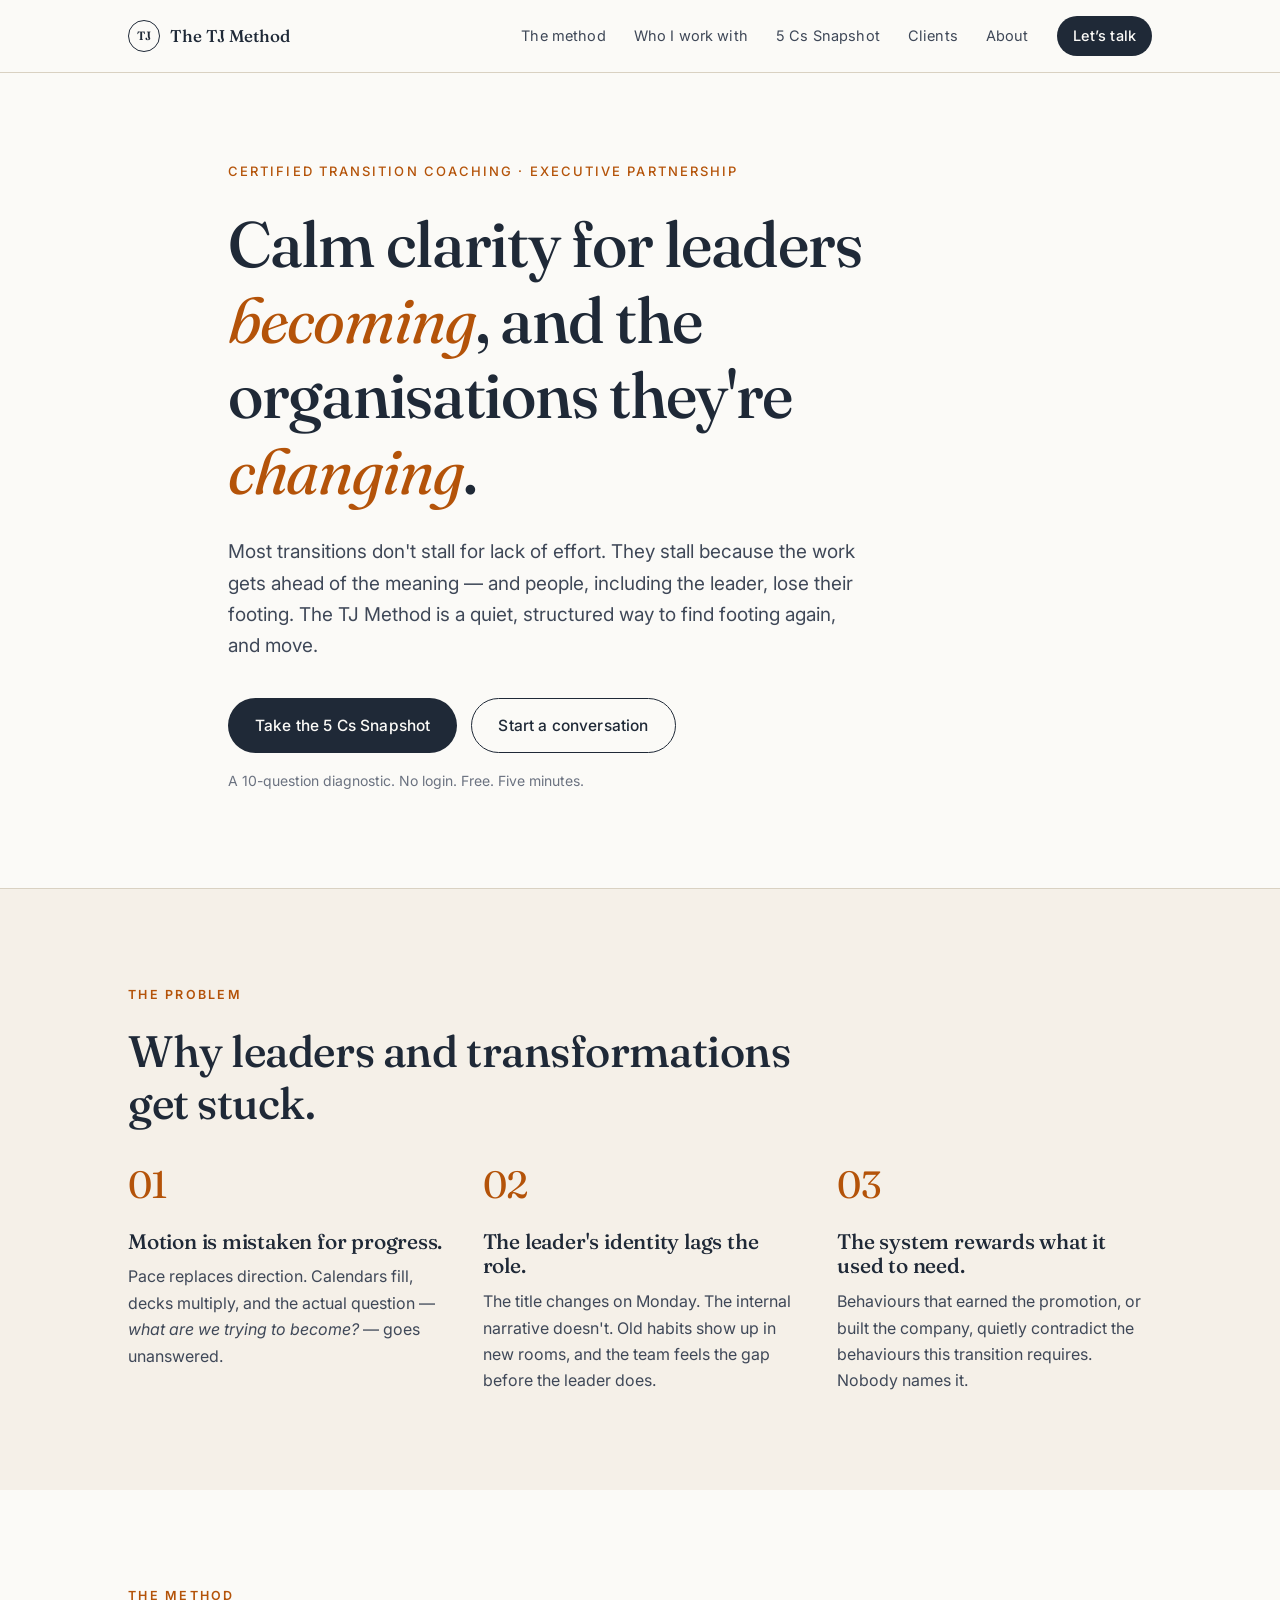
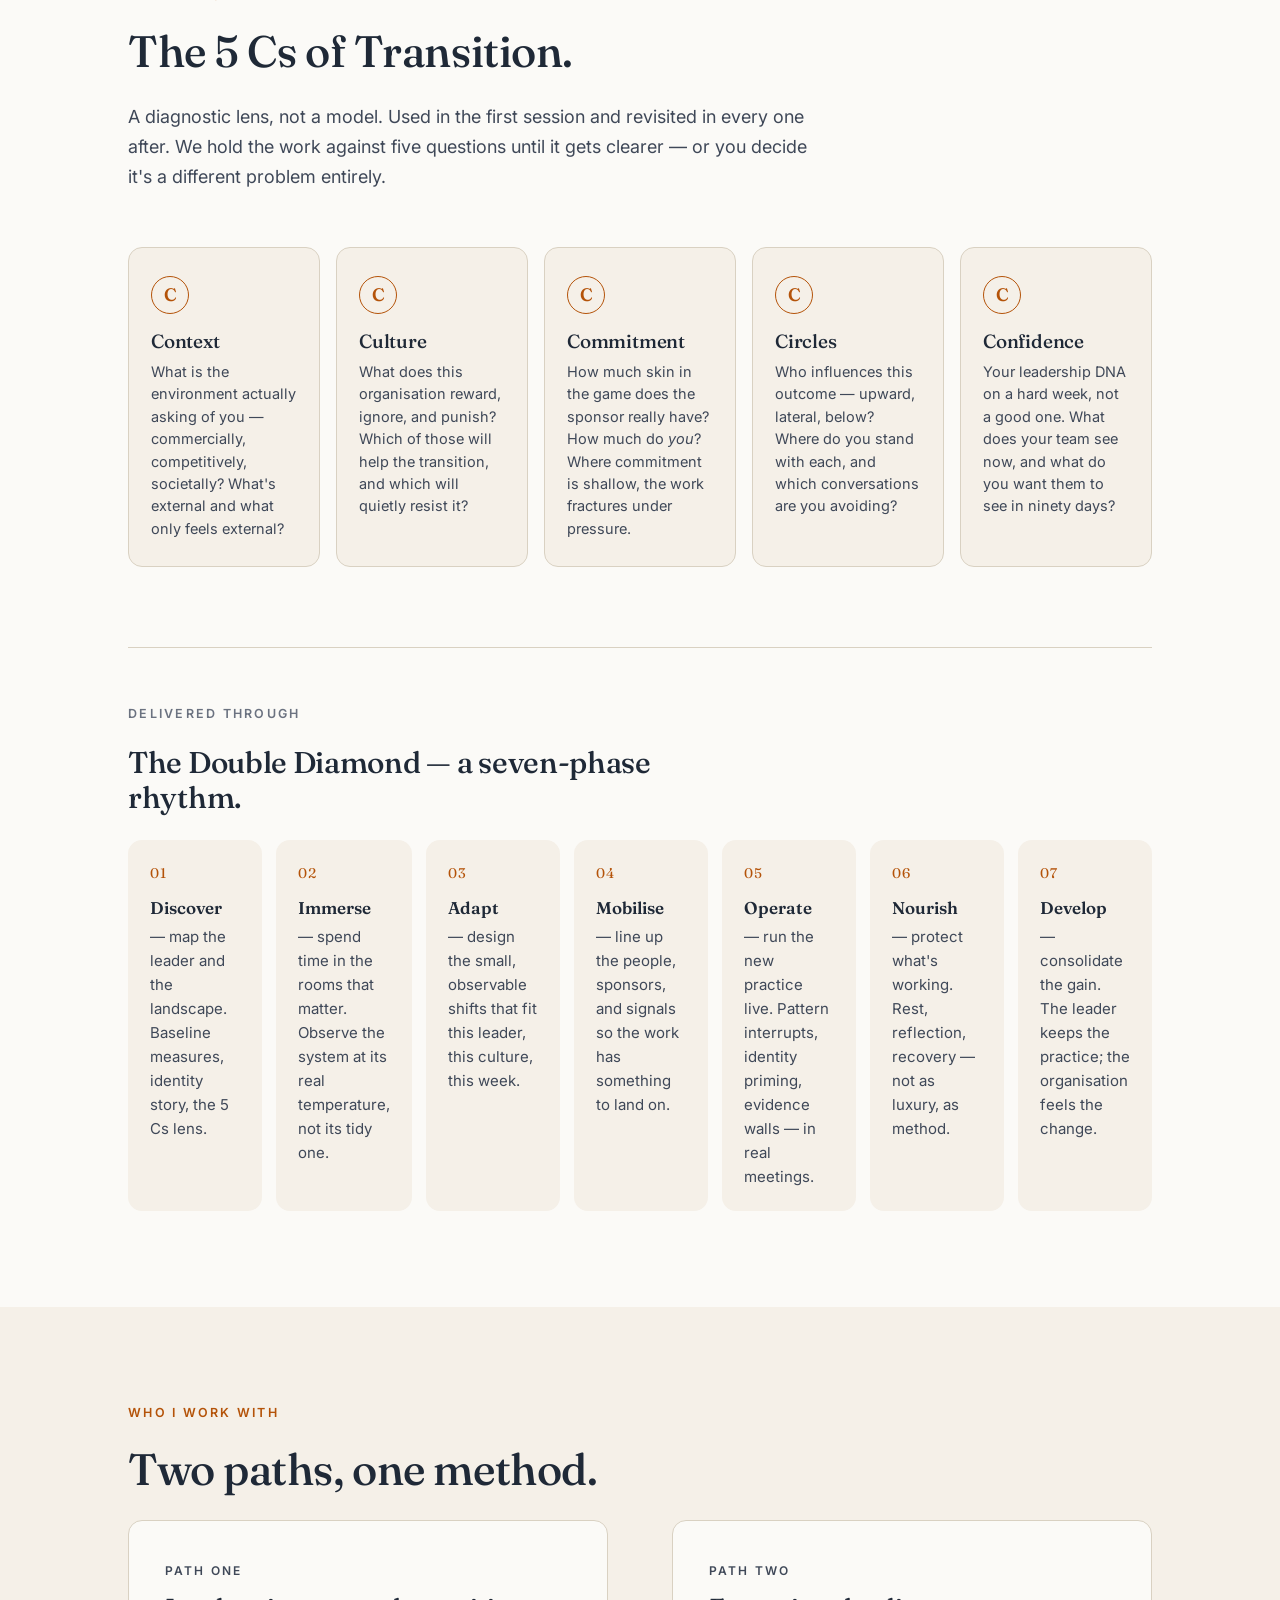
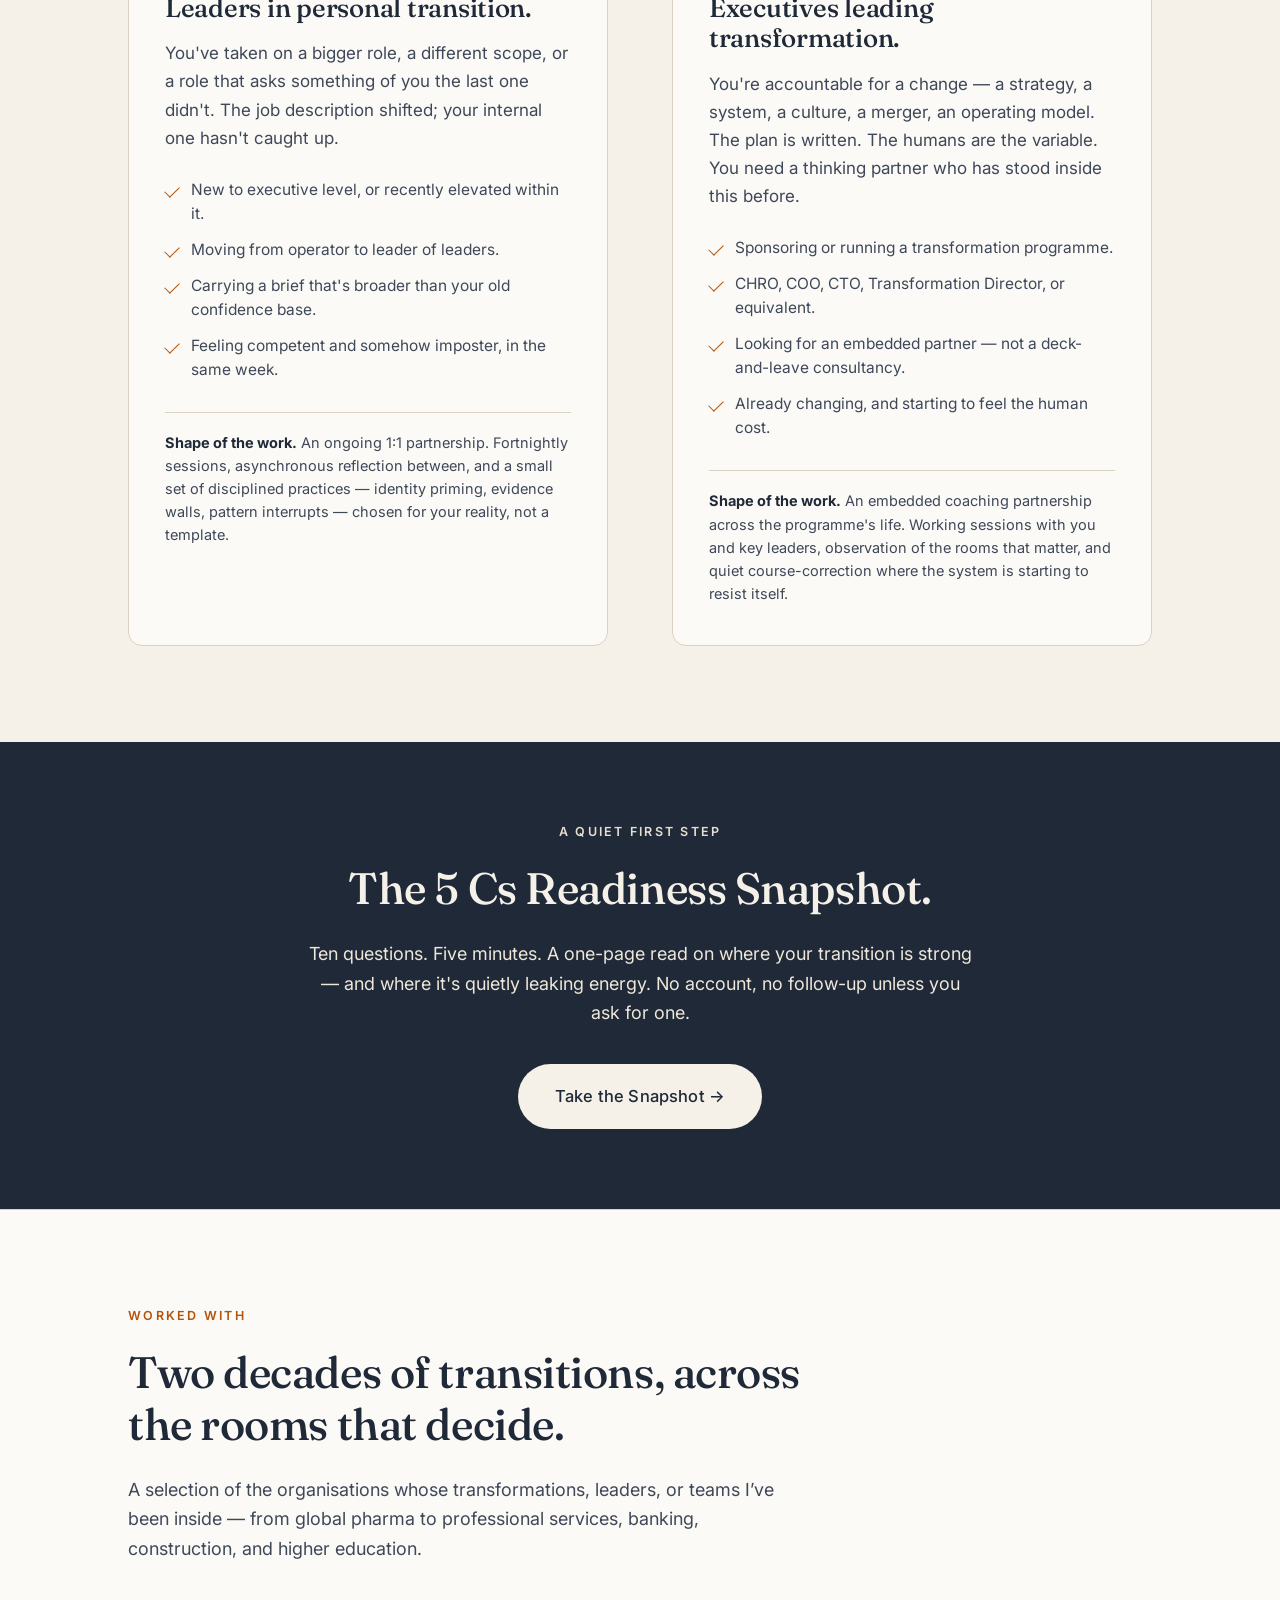
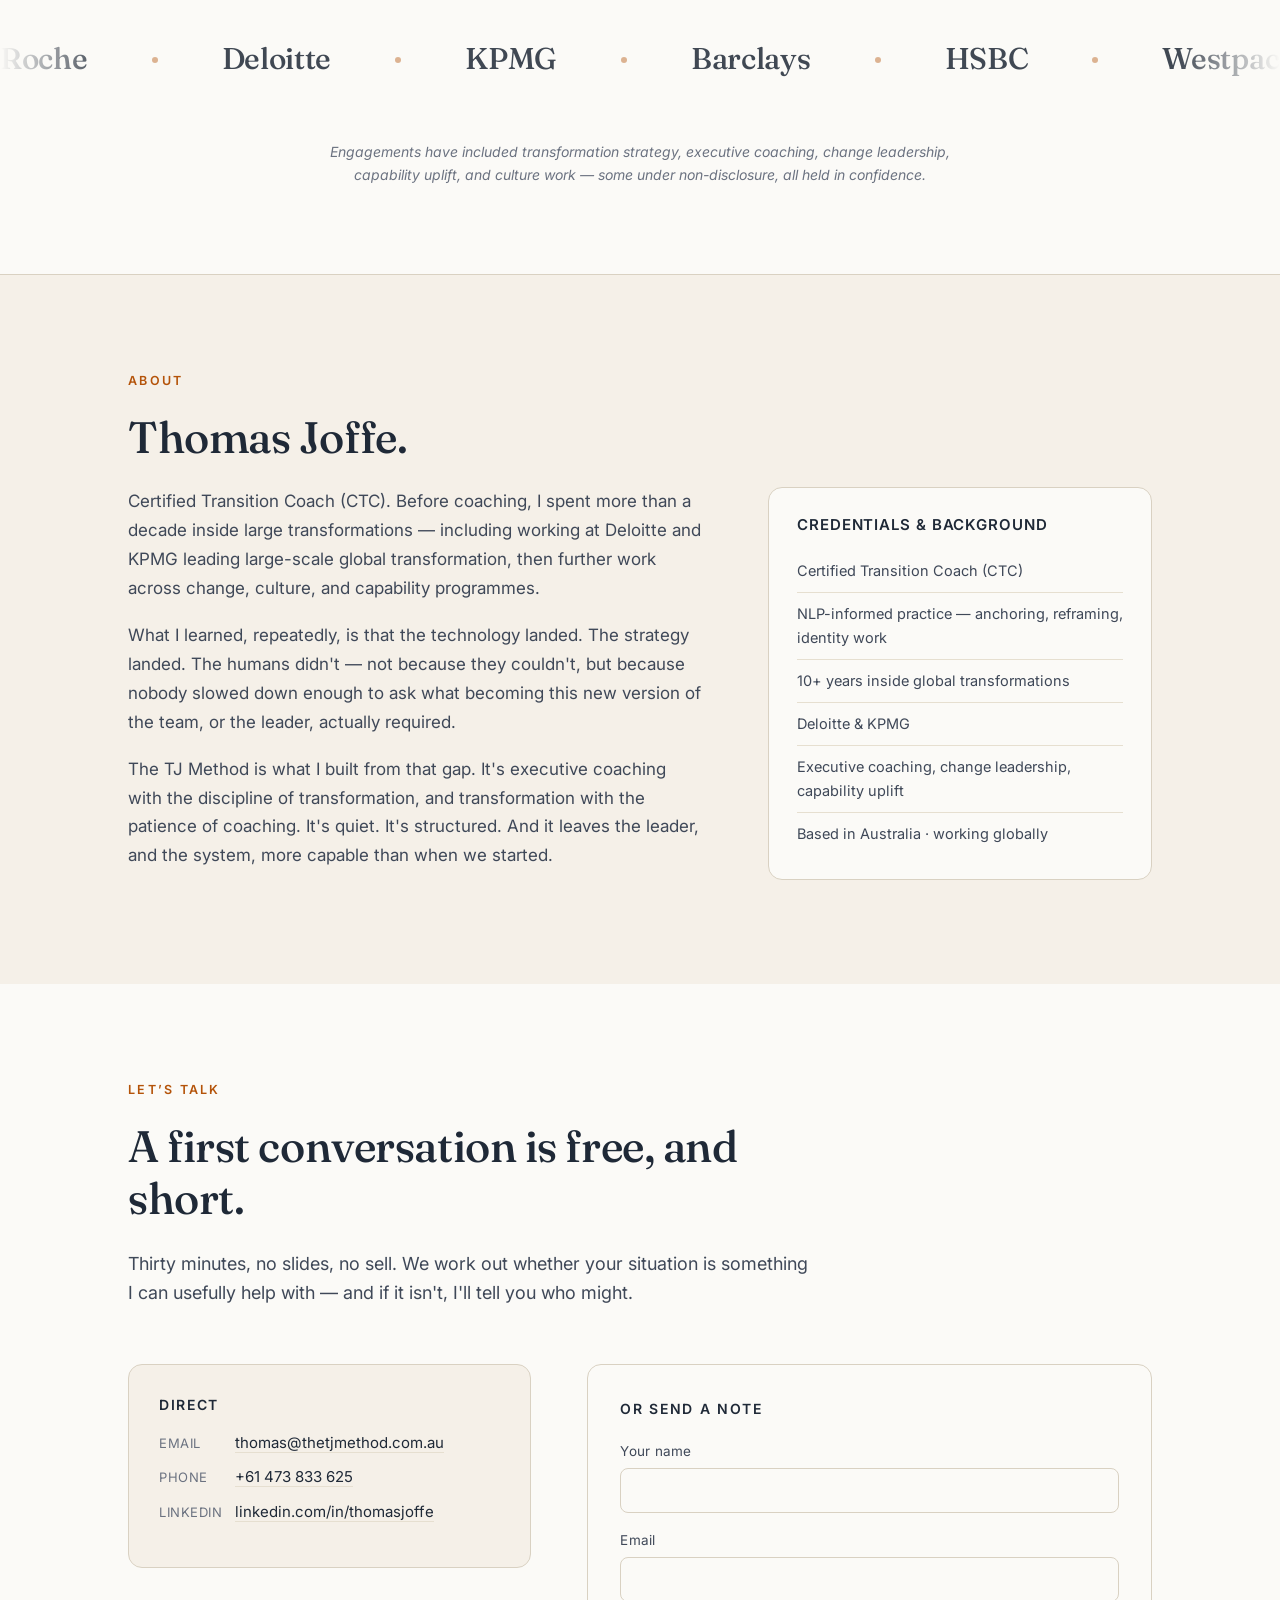
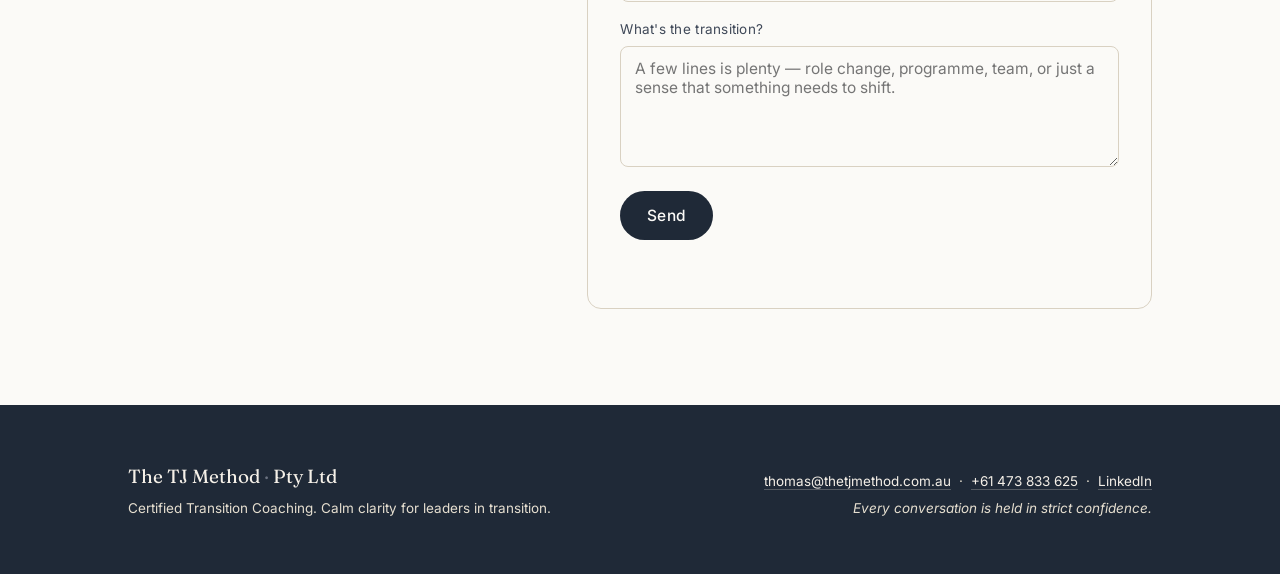
==== commit 06244119: "Add 'Worked with' clients band — auto-scrolling serif wordmarks, brand-aligned" ====
--- a/index.html
+++ b/index.html
@@ -22,6 +22,7 @@
       <a href="#method">The method</a>
       <a href="#audience">Who I work with</a>
       <a href="survey.html">5 Cs Snapshot</a>
+      <a href="#clients">Clients</a>
       <a href="#about">About</a>
       <a href="#contact" class="nav-cta">Let&rsquo;s talk</a>
     </nav>
@@ -197,6 +198,62 @@
     </p>
     <a class="btn btn-primary btn-lg" href="survey.html">Take the Snapshot &rarr;</a>
   </div>
+</section>
+
+<!-- WORKED WITH — clients band -->
+<section class="section section-clients" id="clients">
+  <div class="container clients-head">
+    <p class="kicker">Worked with</p>
+    <h2 class="section-h">Two decades of transitions, across the rooms that decide.</h2>
+    <p class="section-lede">
+      A selection of the organisations whose transformations, leaders, or teams
+      I&rsquo;ve been inside &mdash; from global pharma to professional services, banking,
+      construction, and higher education.
+    </p>
+  </div>
+
+  <!-- Marquee: the inner track is duplicated so the loop is seamless.
+       To swap text wordmarks for SVG/PNG logos later, replace each
+       .client item's text with <img src="logos/<file>.svg" alt="...">. -->
+  <div class="clients-marquee" aria-label="Selected client organisations">
+    <div class="clients-track">
+      <span class="client">Roche</span>
+      <span class="client">Deloitte</span>
+      <span class="client">KPMG</span>
+      <span class="client">Barclays</span>
+      <span class="client">HSBC</span>
+      <span class="client">Westpac</span>
+      <span class="client">MS&nbsp;Amlin</span>
+      <span class="client">Elders</span>
+      <span class="client">Herbert&nbsp;Smith&nbsp;Freehills</span>
+      <span class="client">Freshfields&nbsp;Bruckhaus&nbsp;Deringer</span>
+      <span class="client">Laing&nbsp;O&rsquo;Rourke</span>
+      <span class="client">Bircham&nbsp;Dyson&nbsp;Bell</span>
+      <span class="client">University&nbsp;of&nbsp;Adelaide</span>
+      <span class="client">Flinders&nbsp;University</span>
+
+      <!-- duplicate for seamless loop -->
+      <span class="client" aria-hidden="true">Roche</span>
+      <span class="client" aria-hidden="true">Deloitte</span>
+      <span class="client" aria-hidden="true">KPMG</span>
+      <span class="client" aria-hidden="true">Barclays</span>
+      <span class="client" aria-hidden="true">HSBC</span>
+      <span class="client" aria-hidden="true">Westpac</span>
+      <span class="client" aria-hidden="true">MS&nbsp;Amlin</span>
+      <span class="client" aria-hidden="true">Elders</span>
+      <span class="client" aria-hidden="true">Herbert&nbsp;Smith&nbsp;Freehills</span>
+      <span class="client" aria-hidden="true">Freshfields&nbsp;Bruckhaus&nbsp;Deringer</span>
+      <span class="client" aria-hidden="true">Laing&nbsp;O&rsquo;Rourke</span>
+      <span class="client" aria-hidden="true">Bircham&nbsp;Dyson&nbsp;Bell</span>
+      <span class="client" aria-hidden="true">University&nbsp;of&nbsp;Adelaide</span>
+      <span class="client" aria-hidden="true">Flinders&nbsp;University</span>
+    </div>
+  </div>
+
+  <p class="clients-foot container">
+    Engagements have included transformation strategy, executive coaching, change leadership,
+    capability uplift, and culture work &mdash; some under non-disclosure, all held in confidence.
+  </p>
 </section>
 
 <!-- ABOUT -->
--- a/styles.css
+++ b/styles.css
@@ -391,6 +391,93 @@
 .diag-inner { text-align: center; max-width: 720px; }
 .diag-inner .section-lede { margin-left: auto; margin-right: auto; margin-bottom: 36px; }
 
+/* ----- WORKED WITH (clients) ----- */
+.section-clients {
+  background: var(--white);
+  border-top: 1px solid var(--line);
+  border-bottom: 1px solid var(--line);
+  padding: 96px 0 88px;
+  overflow: hidden; /* keep the marquee tidy at viewport edges */
+}
+.clients-head { margin-bottom: 48px; }
+.clients-head .section-h { max-width: 720px; }
+
+.clients-marquee {
+  position: relative;
+  width: 100%;
+  overflow: hidden;
+  -webkit-mask-image: linear-gradient(90deg, transparent 0, #000 8%, #000 92%, transparent 100%);
+          mask-image: linear-gradient(90deg, transparent 0, #000 8%, #000 92%, transparent 100%);
+  padding: 8px 0;
+}
+
+.clients-track {
+  display: flex;
+  flex-wrap: nowrap;
+  align-items: center;
+  gap: 64px;
+  width: max-content;
+  animation: clientsScroll 70s linear infinite;
+  will-change: transform;
+}
+.clients-marquee:hover .clients-track,
+.clients-marquee:focus-within .clients-track { animation-play-state: paused; }
+
+@keyframes clientsScroll {
+  from { transform: translateX(0); }
+  to   { transform: translateX(-50%); }
+}
+
+.client {
+  font-family: 'Fraunces', Georgia, serif;
+  font-weight: 500;
+  font-size: clamp(22px, 2.6vw, 30px);
+  letter-spacing: -0.01em;
+  color: var(--ink);
+  white-space: nowrap;
+  flex-shrink: 0;
+  position: relative;
+  padding: 6px 0;
+  opacity: 0.85;
+  transition: opacity var(--t), color var(--t);
+}
+.client:hover { opacity: 1; color: var(--accent); }
+
+/* delicate divider between wordmarks */
+.client:not(:last-child)::after {
+  content: "";
+  display: inline-block;
+  width: 6px;
+  height: 6px;
+  border-radius: 50%;
+  background: var(--accent);
+  opacity: 0.5;
+  vertical-align: middle;
+  margin-left: 64px;
+  transform: translateY(-2px);
+}
+
+.clients-foot {
+  margin: 44px auto 0;
+  font-size: 14px;
+  color: var(--ink-quiet);
+  text-align: center;
+  max-width: 740px;
+  line-height: 1.6;
+  font-style: italic;
+}
+
+@media (prefers-reduced-motion: reduce) {
+  .clients-track { animation: none; flex-wrap: wrap; justify-content: center; width: 100%; gap: 28px 56px; }
+  .client:not(:last-child)::after { display: none; }
+}
+
+@media (max-width: 720px) {
+  .section-clients { padding: 72px 0 64px; }
+  .clients-track { gap: 44px; animation-duration: 55s; }
+  .client:not(:last-child)::after { margin-left: 44px; }
+}
+
 /* ----- ABOUT ----- */
 .about-grid {
   display: grid;
@@ -734,8 +821,97 @@
   transition: width 0.9s cubic-bezier(.4,0,.2,1);
 }
 
+/* Results CTA + email form (brand-aligned, no nested forms) */
+.results-cta {
+  margin-top: 36px;
+  background: var(--white);
+  border: 1px solid var(--line);
+  border-radius: var(--r);
+  padding: 36px 36px 30px;
+}
+@media (max-width: 640px) { .results-cta { padding: 28px 22px 24px; } }
+
+.results-cta-h {
+  font-family: 'Fraunces', Georgia, serif;
+  font-size: 22px;
+  font-weight: 500;
+  line-height: 1.3;
+  color: var(--ink);
+  margin: 0 0 10px;
+  letter-spacing: -0.01em;
+}
+.results-cta-p {
+  color: var(--ink-soft);
+  font-size: 15.5px;
+  line-height: 1.65;
+  margin: 0 0 24px;
+  max-width: 540px;
+}
+
+.email-form { margin: 0; }
+.email-form label {
+  display: block;
+  margin-bottom: 18px;
+}
+.email-form label > span {
+  display: block;
+  font-size: 12.5px;
+  letter-spacing: 0.08em;
+  text-transform: uppercase;
+  color: var(--ink-quiet);
+  margin-bottom: 8px;
+  font-weight: 500;
+  font-family: 'Inter', sans-serif;
+}
+.email-form input,
+.email-form textarea {
+  width: 100%;
+  display: block;
+  font-family: inherit;
+  font-size: 15.5px;
+  color: var(--ink);
+  background: var(--cream);
+  border: 1px solid var(--line);
+  border-radius: var(--r-sm);
+  padding: 13px 15px;
+  line-height: 1.5;
+  transition: border-color var(--t), background var(--t), box-shadow var(--t);
+  resize: vertical;
+}
+.email-form input:focus,
+.email-form textarea:focus {
+  outline: none;
+  background: var(--white);
+  border-color: var(--accent);
+  box-shadow: 0 0 0 3px rgba(180,83,9,0.12);
+}
+.email-form textarea { min-height: 88px; }
+
+.email-row {
+  display: grid;
+  grid-template-columns: 1fr;
+  gap: 18px;
+}
+@media (min-width: 560px) {
+  .email-row { grid-template-columns: 1fr 1fr; gap: 16px; }
+  .email-row label { margin-bottom: 0; }
+}
+
+.email-submit {
+  display: block;
+  width: 100%;
+  margin-top: 22px;
+  padding: 16px 26px;
+  font-size: 15.5px;
+}
+@media (min-width: 560px) {
+  .email-submit { width: auto; min-width: 280px; }
+}
+
 .results-actions {
-  margin-top: 24px;
+  margin-top: 32px;
+  padding-top: 28px;
+  border-top: 1px solid var(--cream-3);
   display: flex; flex-wrap: wrap; gap: 12px;
 }
 
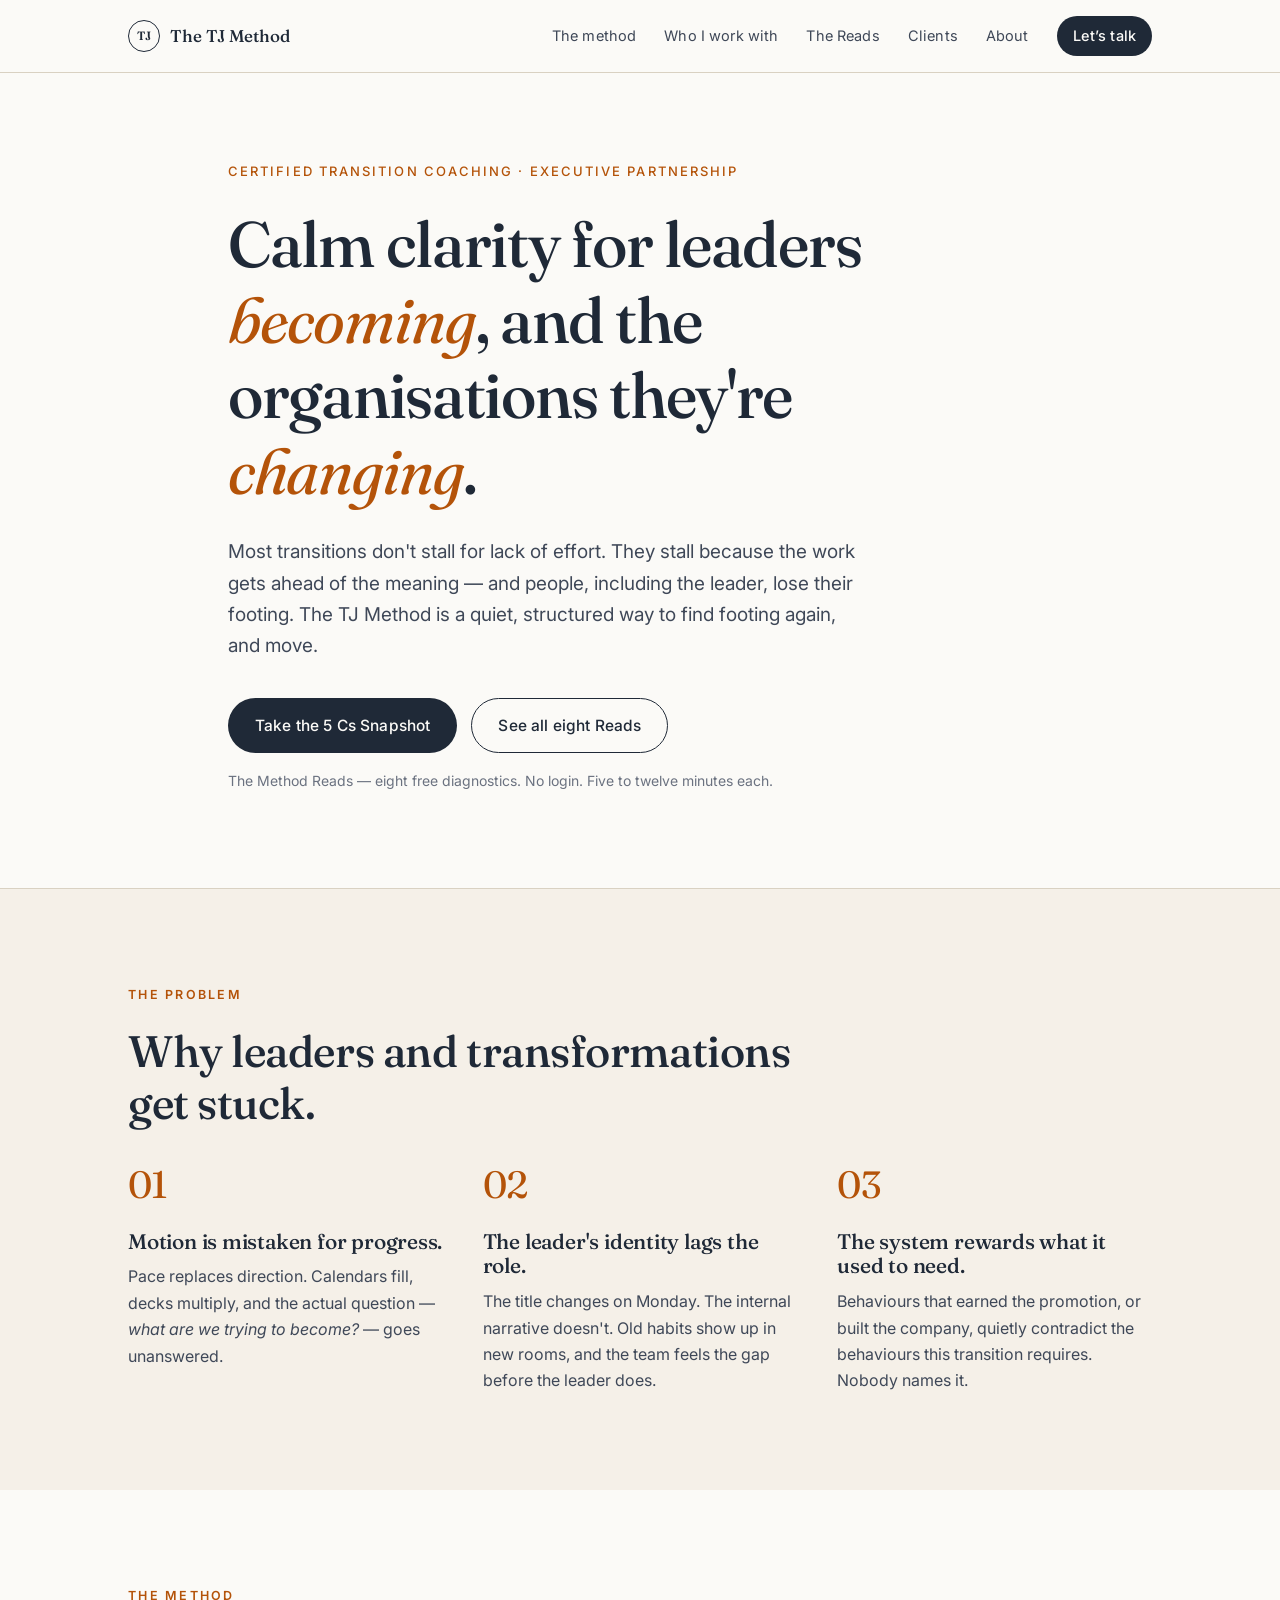
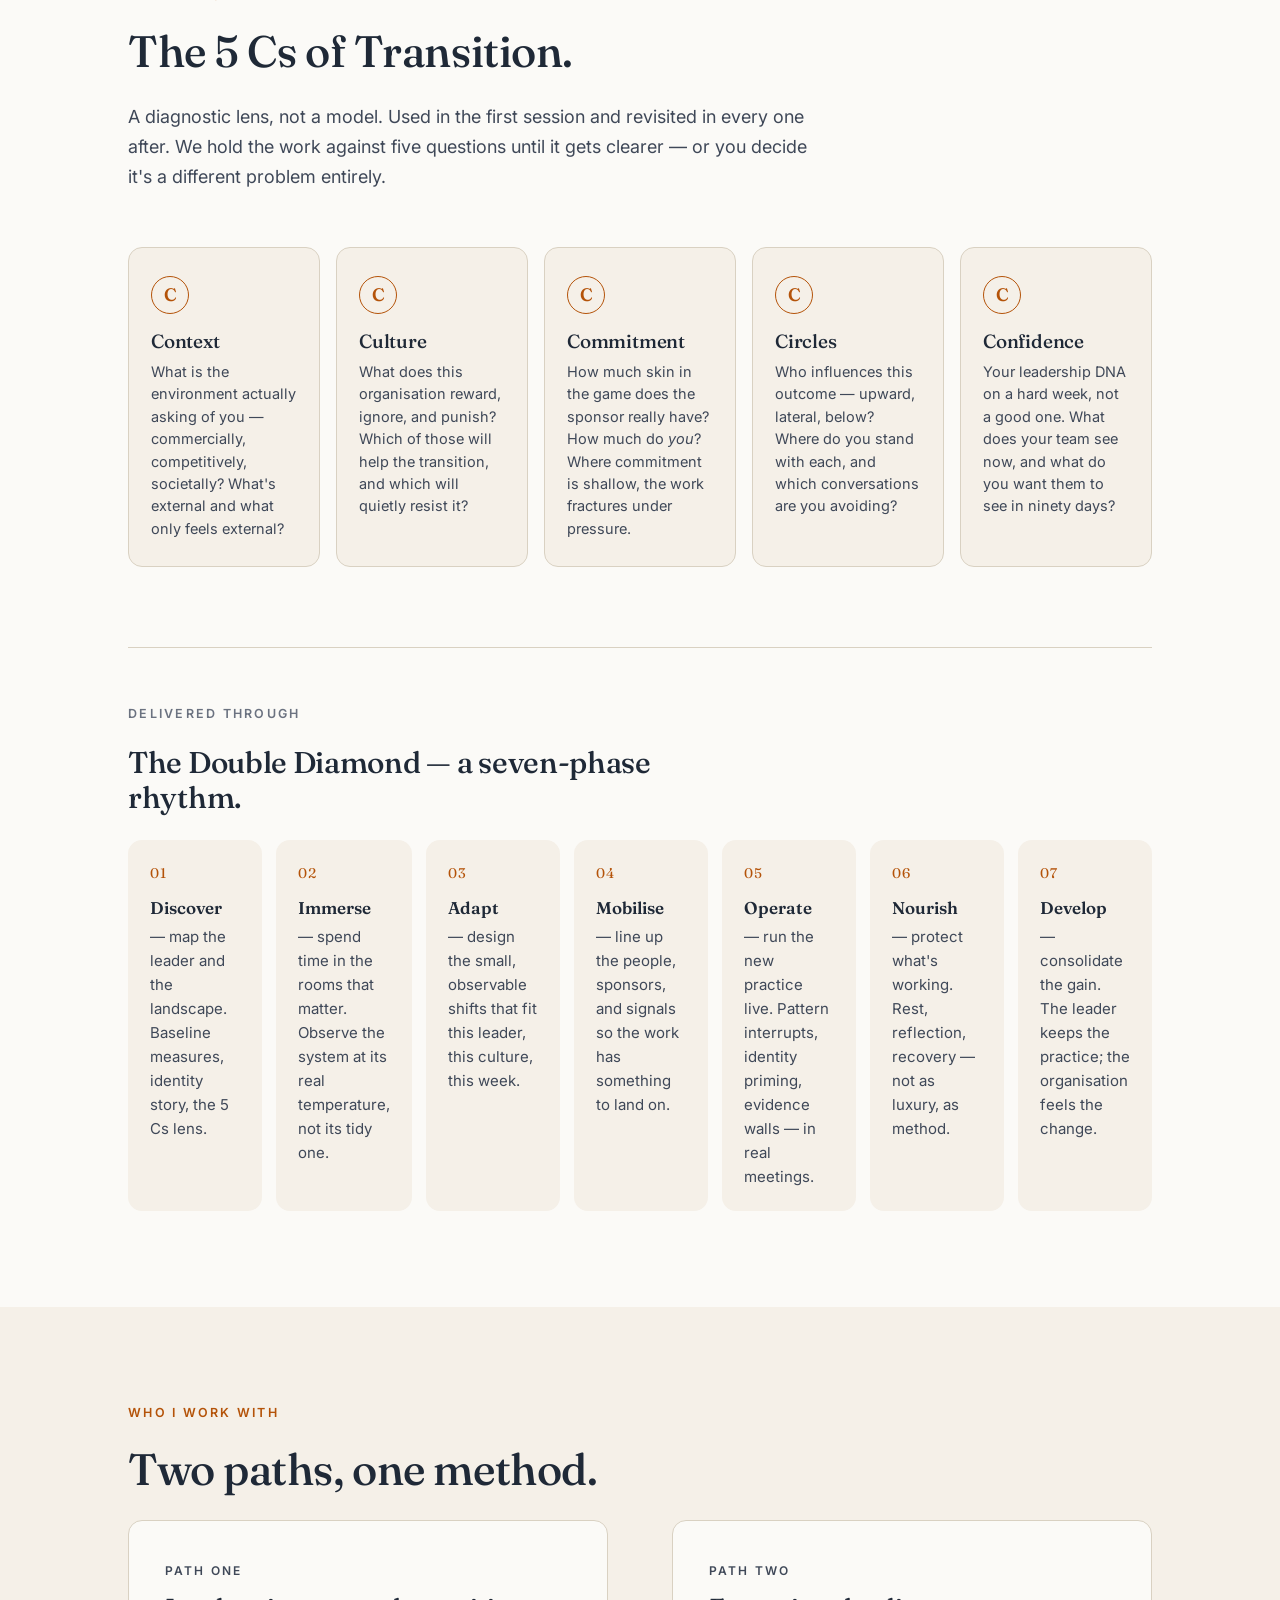
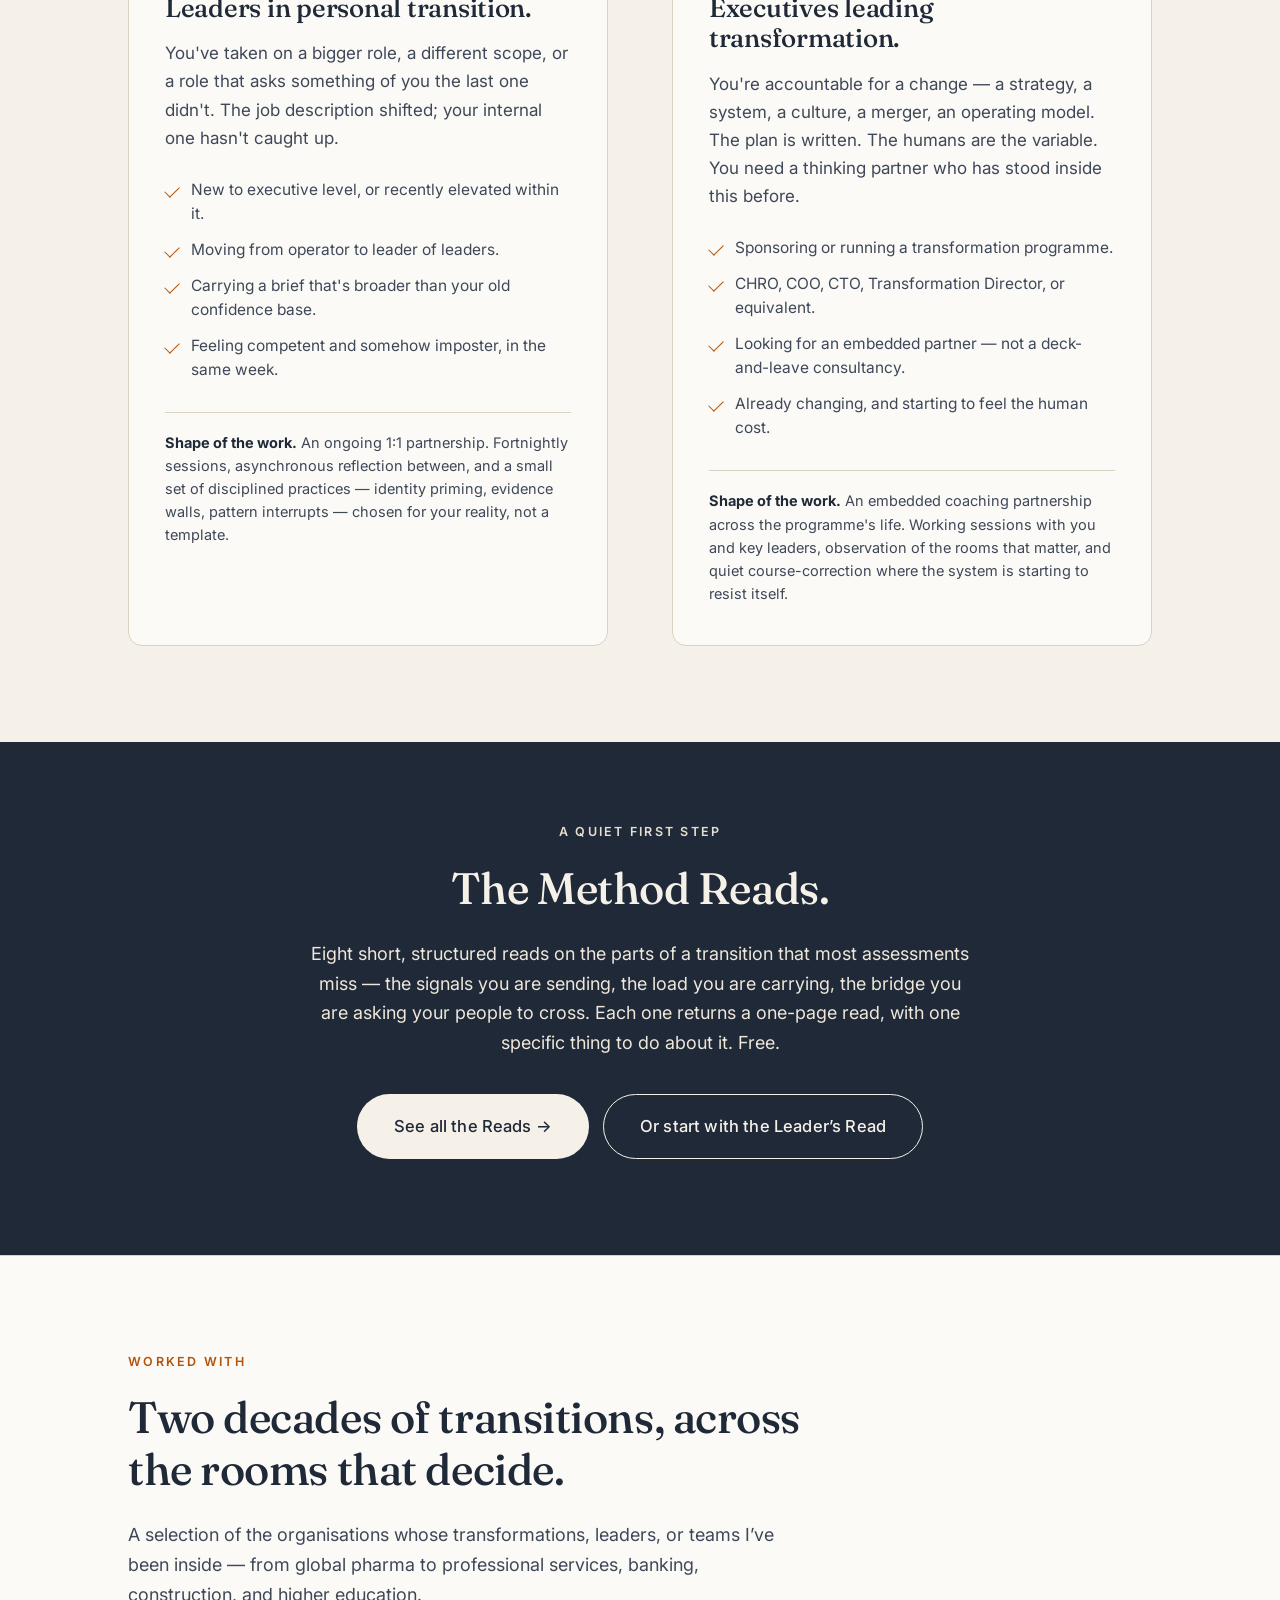
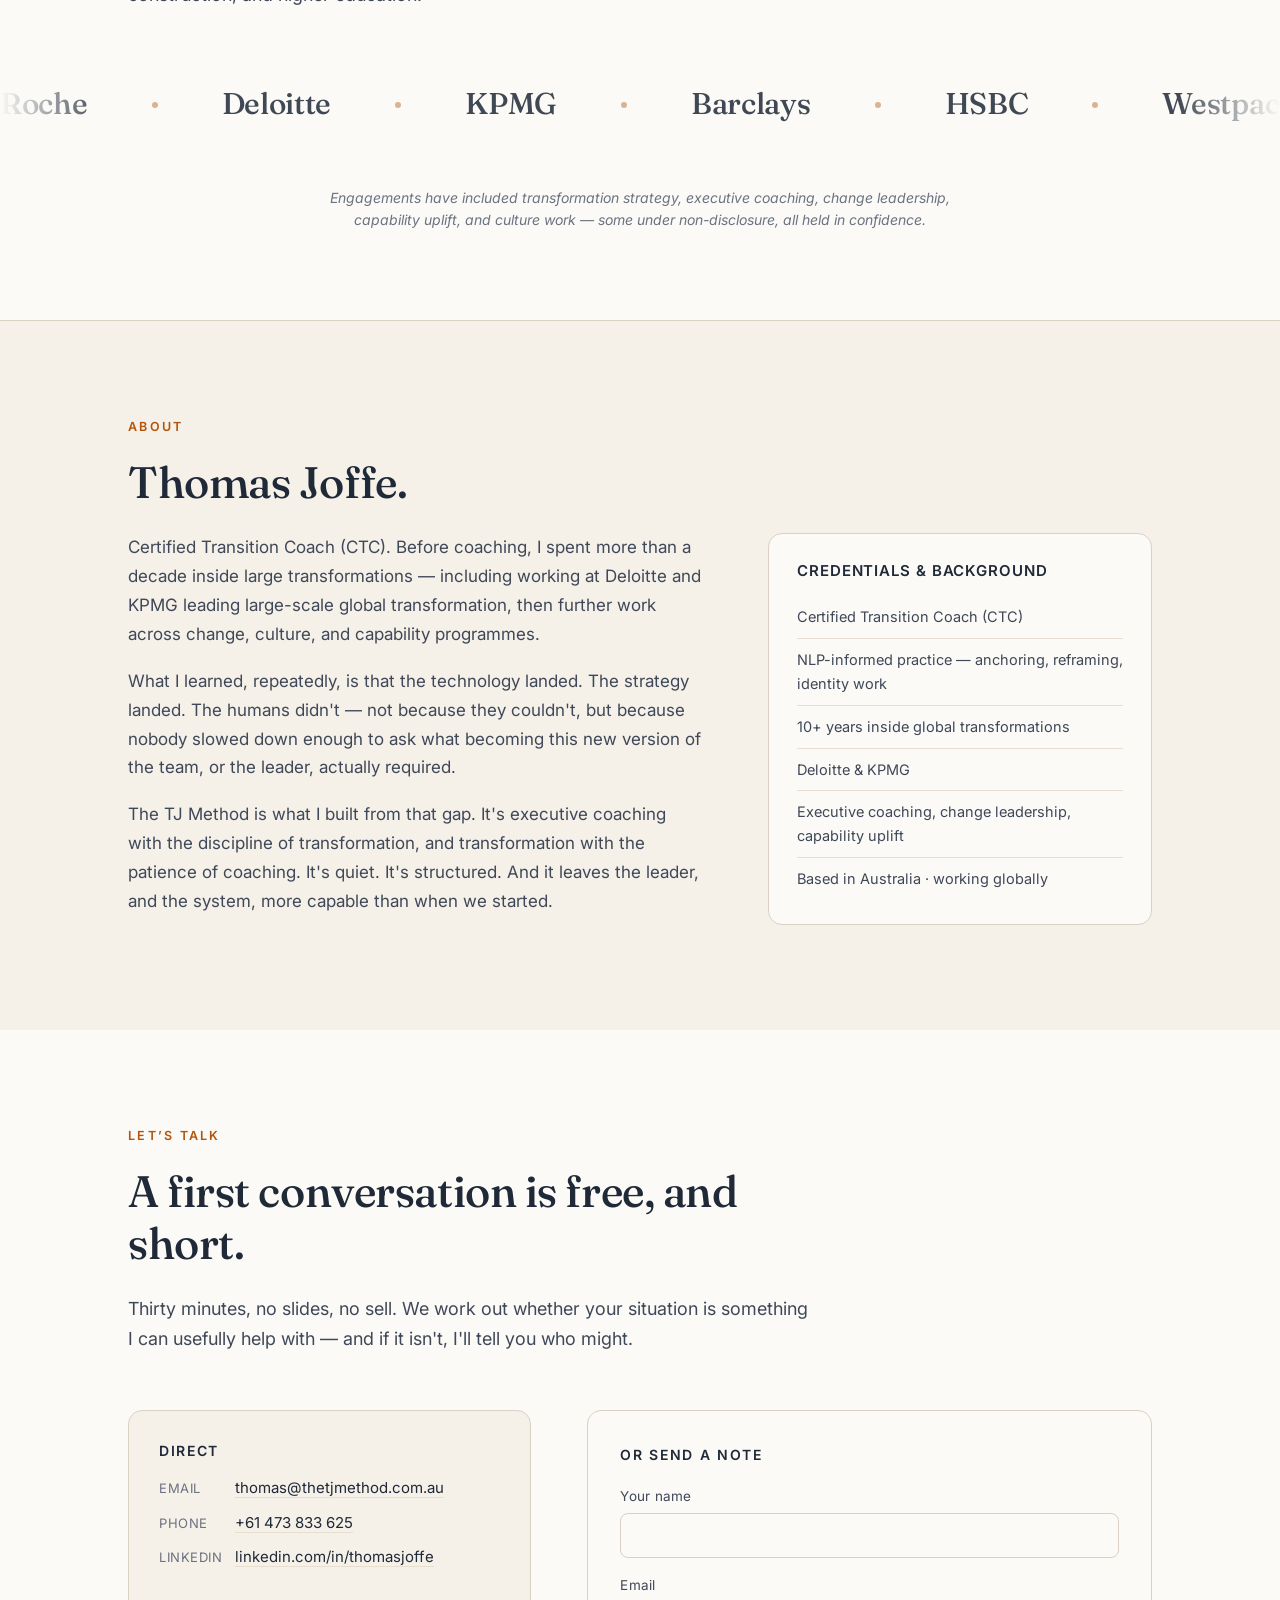
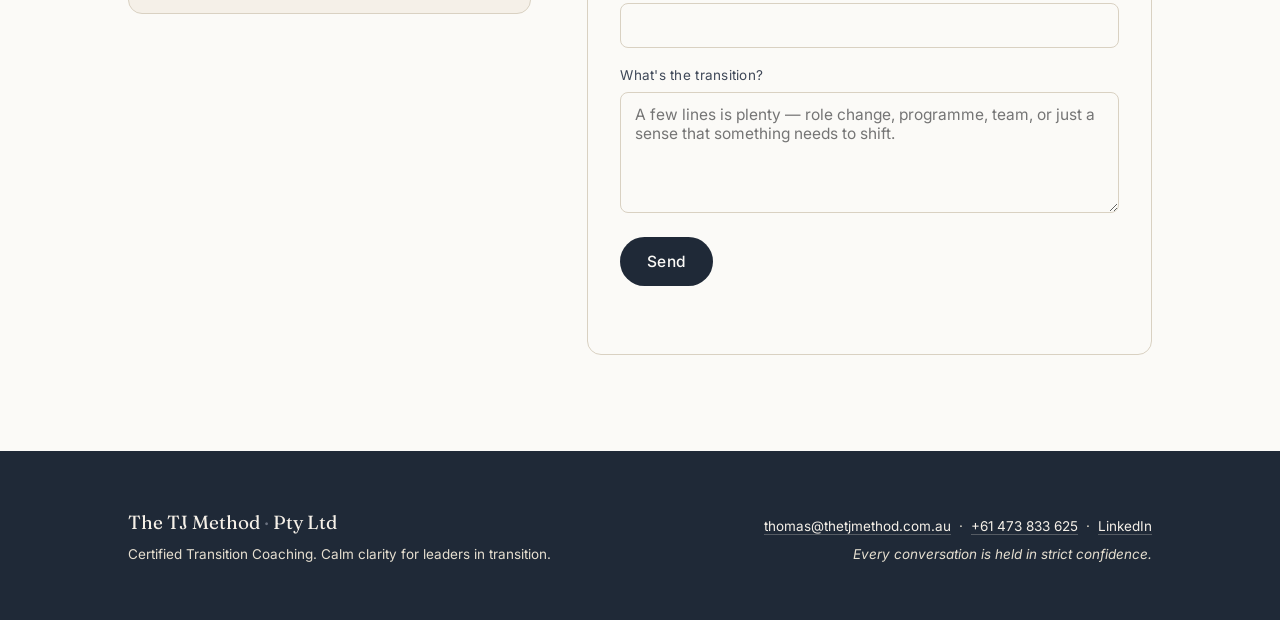
==== commit 5a7cf456: "Add The Method Reads — 8 diagnostic reads with hub, runner engine, COPPSE master read - reads.html: " ====
--- a/index.html
+++ b/index.html
@@ -21,7 +21,7 @@
     <nav class="nav-links" aria-label="Primary">
       <a href="#method">The method</a>
       <a href="#audience">Who I work with</a>
-      <a href="survey.html">5 Cs Snapshot</a>
+      <a href="reads.html">The Reads</a>
       <a href="#clients">Clients</a>
       <a href="#about">About</a>
       <a href="#contact" class="nav-cta">Let&rsquo;s talk</a>
@@ -46,10 +46,10 @@
     </p>
     <div class="hero-cta">
       <a class="btn btn-primary" href="survey.html">Take the 5 Cs Snapshot</a>
-      <a class="btn btn-ghost" href="#contact">Start a conversation</a>
+      <a class="btn btn-ghost" href="reads.html">See all eight Reads</a>
     </div>
     <p class="hero-note">
-      A 10-question diagnostic. No login. Free. Five minutes.
+      The Method Reads &mdash; eight free diagnostics. No login. Five to twelve minutes each.
     </p>
   </div>
 </section>
@@ -191,12 +191,16 @@
 <section class="section diag-teaser">
   <div class="container diag-inner">
     <p class="kicker">A quiet first step</p>
-    <h2 class="section-h">The 5 Cs Readiness Snapshot.</h2>
+    <h2 class="section-h">The Method Reads.</h2>
     <p class="section-lede">
-      Ten questions. Five minutes. A one-page read on where your transition is strong &mdash;
-      and where it's quietly leaking energy. No account, no follow-up unless you ask for one.
-    </p>
-    <a class="btn btn-primary btn-lg" href="survey.html">Take the Snapshot &rarr;</a>
+      Eight short, structured reads on the parts of a transition that most assessments miss &mdash;
+      the signals you are sending, the load you are carrying, the bridge you are asking your people
+      to cross. Each one returns a one-page read, with one specific thing to do about it. Free.
+    </p>
+    <div class="hero-cta" style="justify-content:center;">
+      <a class="btn btn-primary btn-lg" href="reads.html">See all the Reads &rarr;</a>
+      <a class="btn btn-ghost btn-lg" href="survey.html" style="border-color: var(--cream); color: var(--cream);">Or start with the Leader&rsquo;s Read</a>
+    </div>
   </div>
 </section>
 
--- a/styles.css
+++ b/styles.css
@@ -918,3 +918,143 @@
 /* small */
 .muted { color: var(--ink-quiet); }
 .center { text-align: center; }
+
+/* ===========================================================
+   THE METHOD READS — hub + dynamic read page
+   =========================================================== */
+
+/* hub hero */
+.reads-hero {
+  background: var(--cream);
+  border-bottom: 1px solid var(--line);
+  padding: 80px 0 72px;
+}
+.reads-hero h1 {
+  font-size: clamp(38px, 6vw, 60px);
+  margin: 0 0 24px;
+  letter-spacing: -0.02em;
+  font-weight: 500;
+}
+.reads-hero h1 em { color: var(--accent); font-style: italic; font-weight: 400; }
+.reads-hero .lede { max-width: 700px; color: var(--ink-soft); font-size: 18px; }
+.reads-meta {
+  margin-top: 18px;
+  font-size: 13.5px;
+  letter-spacing: 0.06em;
+  color: var(--ink-quiet);
+  text-transform: uppercase;
+}
+
+/* hub list */
+.reads-list {
+  padding: 72px 28px 64px;
+  display: grid;
+  grid-template-columns: 1fr;
+  gap: 18px;
+  max-width: 940px;
+}
+@media (min-width: 720px) {
+  .reads-list { grid-template-columns: 1fr 1fr; gap: 20px; }
+}
+
+.read-card {
+  background: var(--white);
+  border: 1px solid var(--line);
+  border-radius: var(--r);
+  padding: 28px 28px 26px;
+  display: flex;
+  gap: 20px;
+  align-items: flex-start;
+  transition: transform var(--t), box-shadow var(--t), border-color var(--t);
+}
+.read-card:hover {
+  transform: translateY(-2px);
+  border-color: var(--accent);
+  box-shadow: 0 14px 30px -16px rgba(31,41,55,0.16);
+}
+.read-card-num {
+  font-family: 'Fraunces', serif;
+  font-size: 28px;
+  color: var(--accent);
+  letter-spacing: -0.02em;
+  line-height: 1;
+  min-width: 44px;
+  padding-top: 4px;
+}
+.read-card-body { flex: 1; }
+.read-card h2 {
+  font-size: 22px;
+  margin: 0 0 8px;
+  font-weight: 500;
+}
+.read-card-tag {
+  color: var(--ink-soft);
+  font-size: 15.5px;
+  line-height: 1.55;
+  margin: 0 0 14px;
+}
+.read-card-meta {
+  font-size: 12.5px;
+  letter-spacing: 0.04em;
+  color: var(--ink-quiet);
+  margin: 0 0 18px;
+  text-transform: uppercase;
+}
+.read-card .btn-primary { padding: 10px 20px; font-size: 14.5px; }
+.read-card-pin {
+  display: inline-block;
+  font-size: 11.5px;
+  letter-spacing: 0.16em;
+  text-transform: uppercase;
+  color: var(--accent);
+  background: rgba(180,83,9,0.08);
+  padding: 4px 10px;
+  border-radius: 999px;
+  margin: 0 0 12px;
+  font-weight: 600;
+}
+.read-card-master {
+  grid-column: 1 / -1;
+  background: var(--cream);
+  border-color: var(--accent);
+}
+@media (max-width: 720px) {
+  .read-card-master { grid-column: auto; }
+}
+
+/* hub footer block */
+.reads-foot { padding: 72px 0 88px; }
+.reads-foot h3 {
+  font-family: 'Fraunces', serif;
+  font-size: clamp(22px, 3vw, 30px);
+  margin: 0 0 16px;
+  font-weight: 500;
+  max-width: 640px;
+}
+.reads-foot p {
+  color: var(--ink-soft);
+  font-size: 16.5px;
+  max-width: 680px;
+  line-height: 1.7;
+  margin: 0 0 18px;
+}
+.reads-foot .btn { margin-top: 12px; }
+
+/* read.html — intro panel and audience line */
+.read-intro {
+  padding-bottom: 8px;
+}
+.read-intro-copy {
+  font-size: 17px;
+  color: var(--ink-soft);
+  line-height: 1.7;
+  margin: 0 0 18px;
+}
+.read-audience {
+  font-size: 14.5px;
+  color: var(--ink-quiet);
+  border-top: 1px solid var(--cream-3);
+  padding-top: 18px;
+  margin: 0 0 24px;
+}
+.read-audience strong { color: var(--ink); font-weight: 600; }
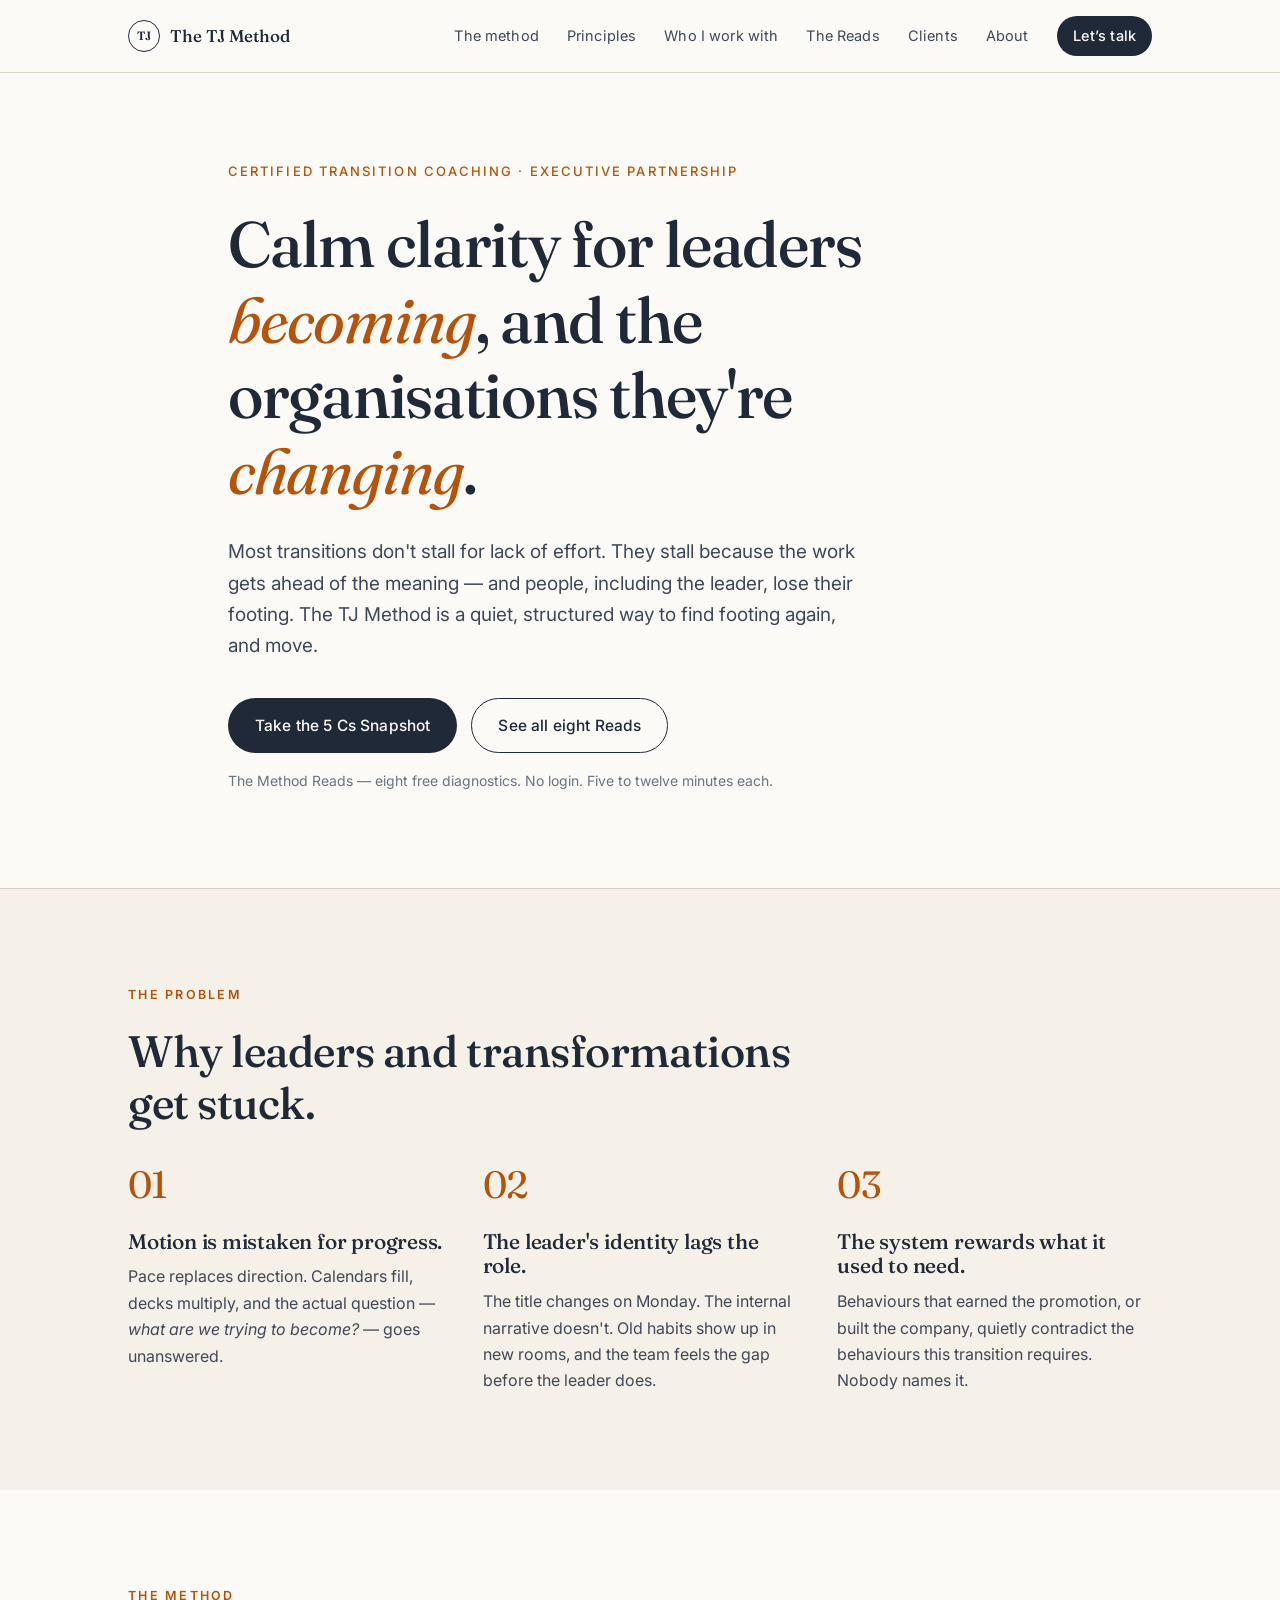
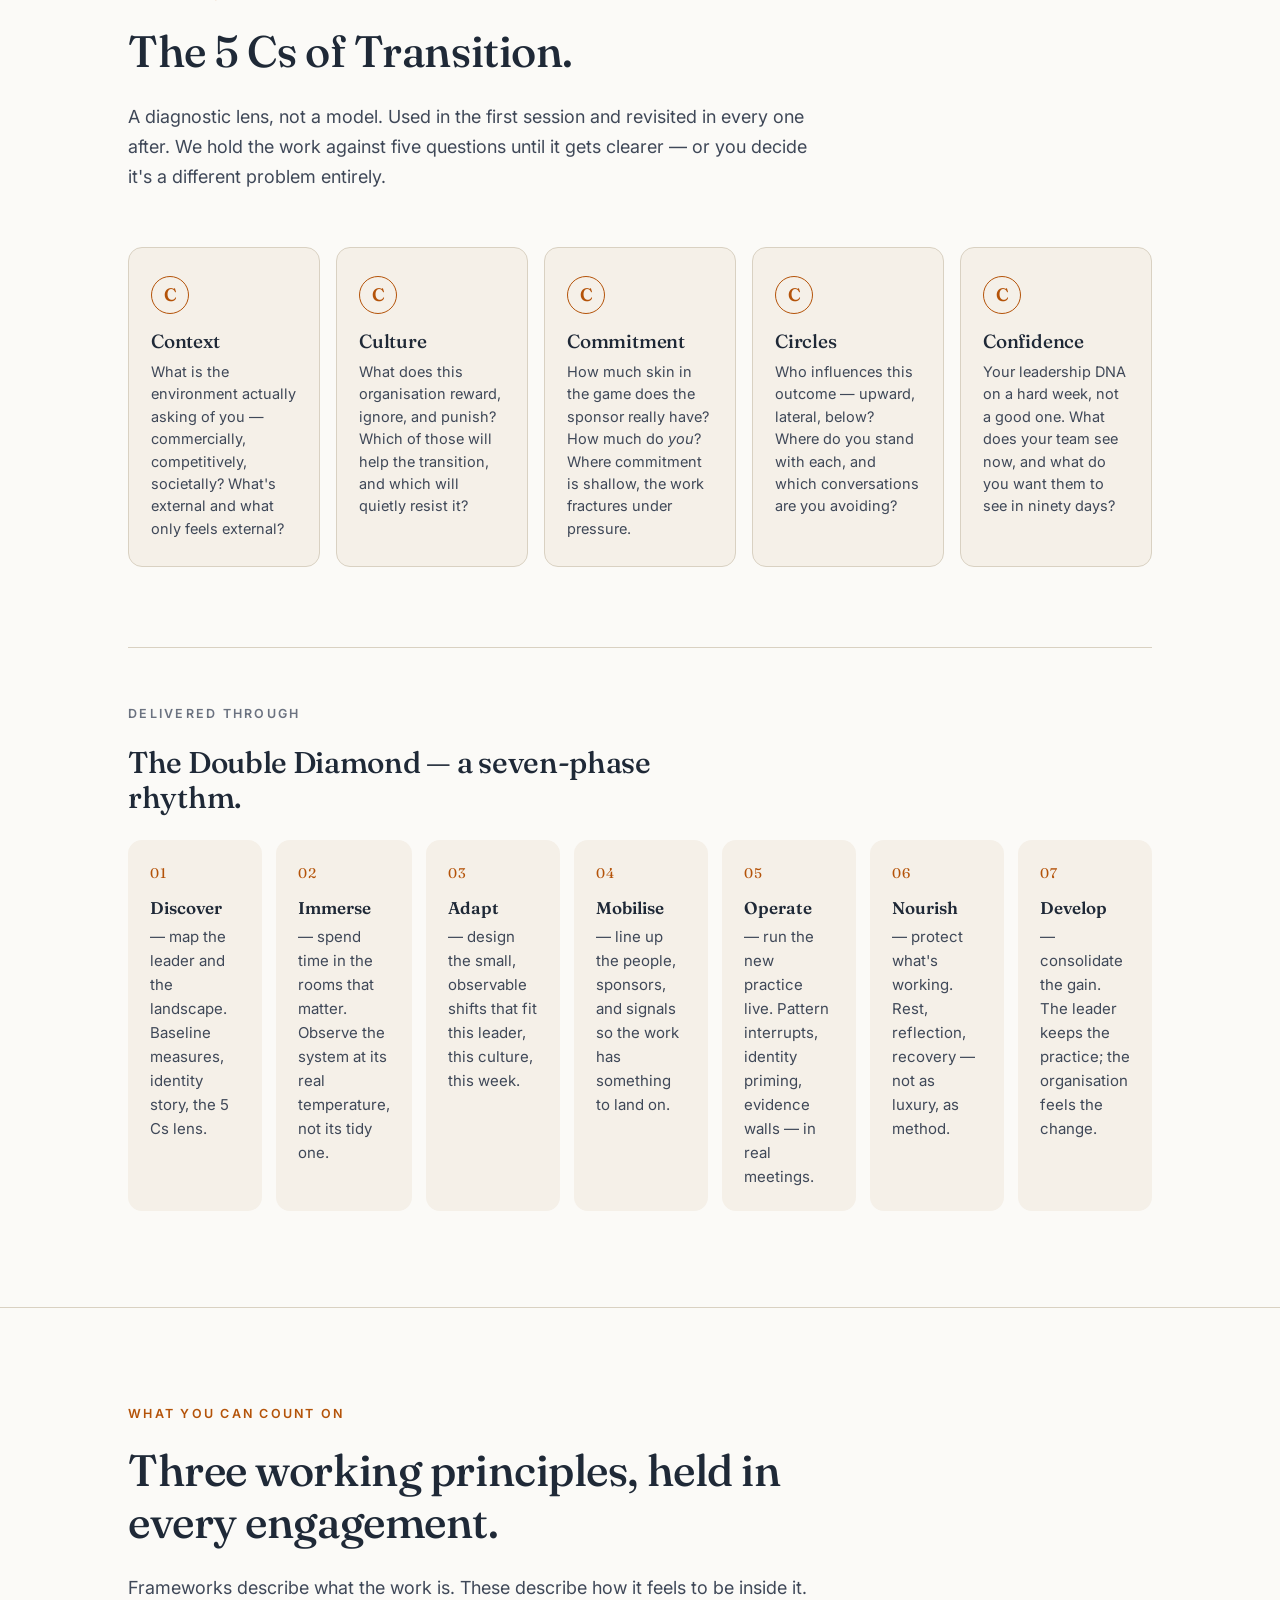
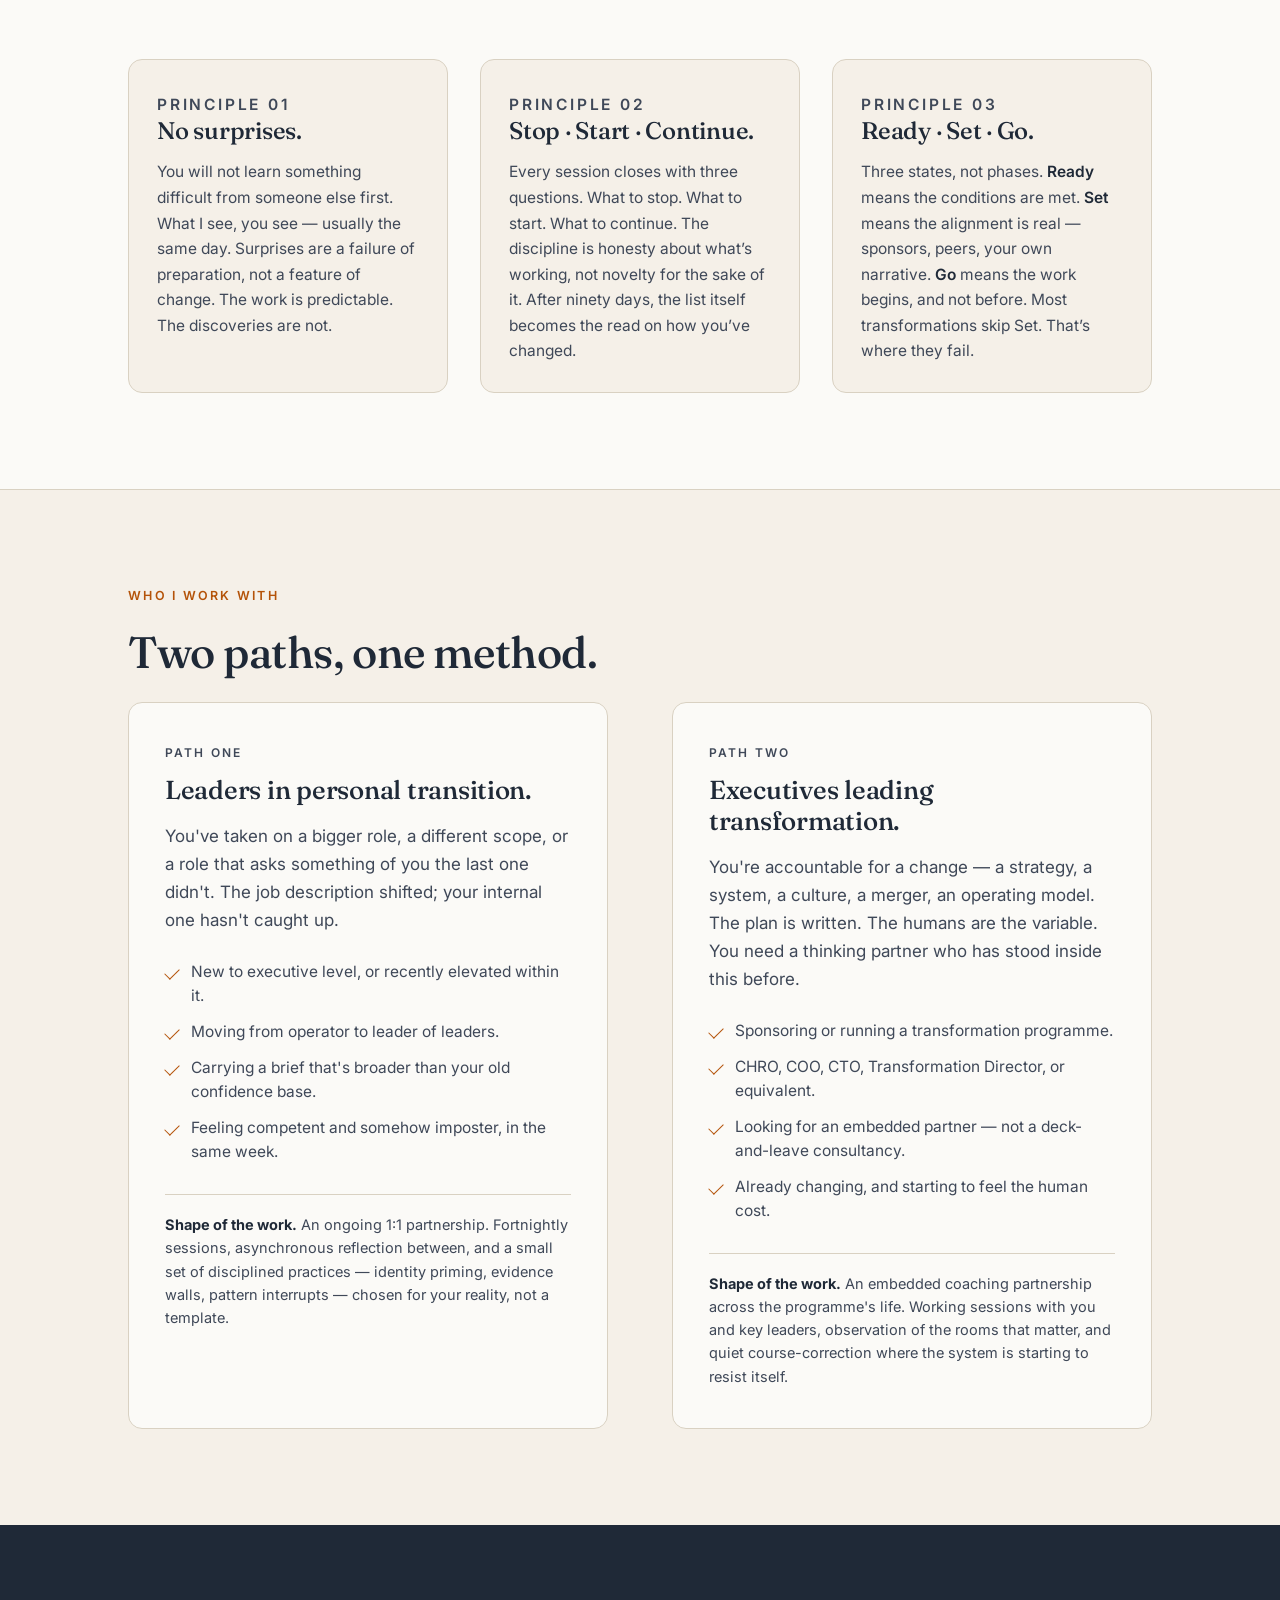
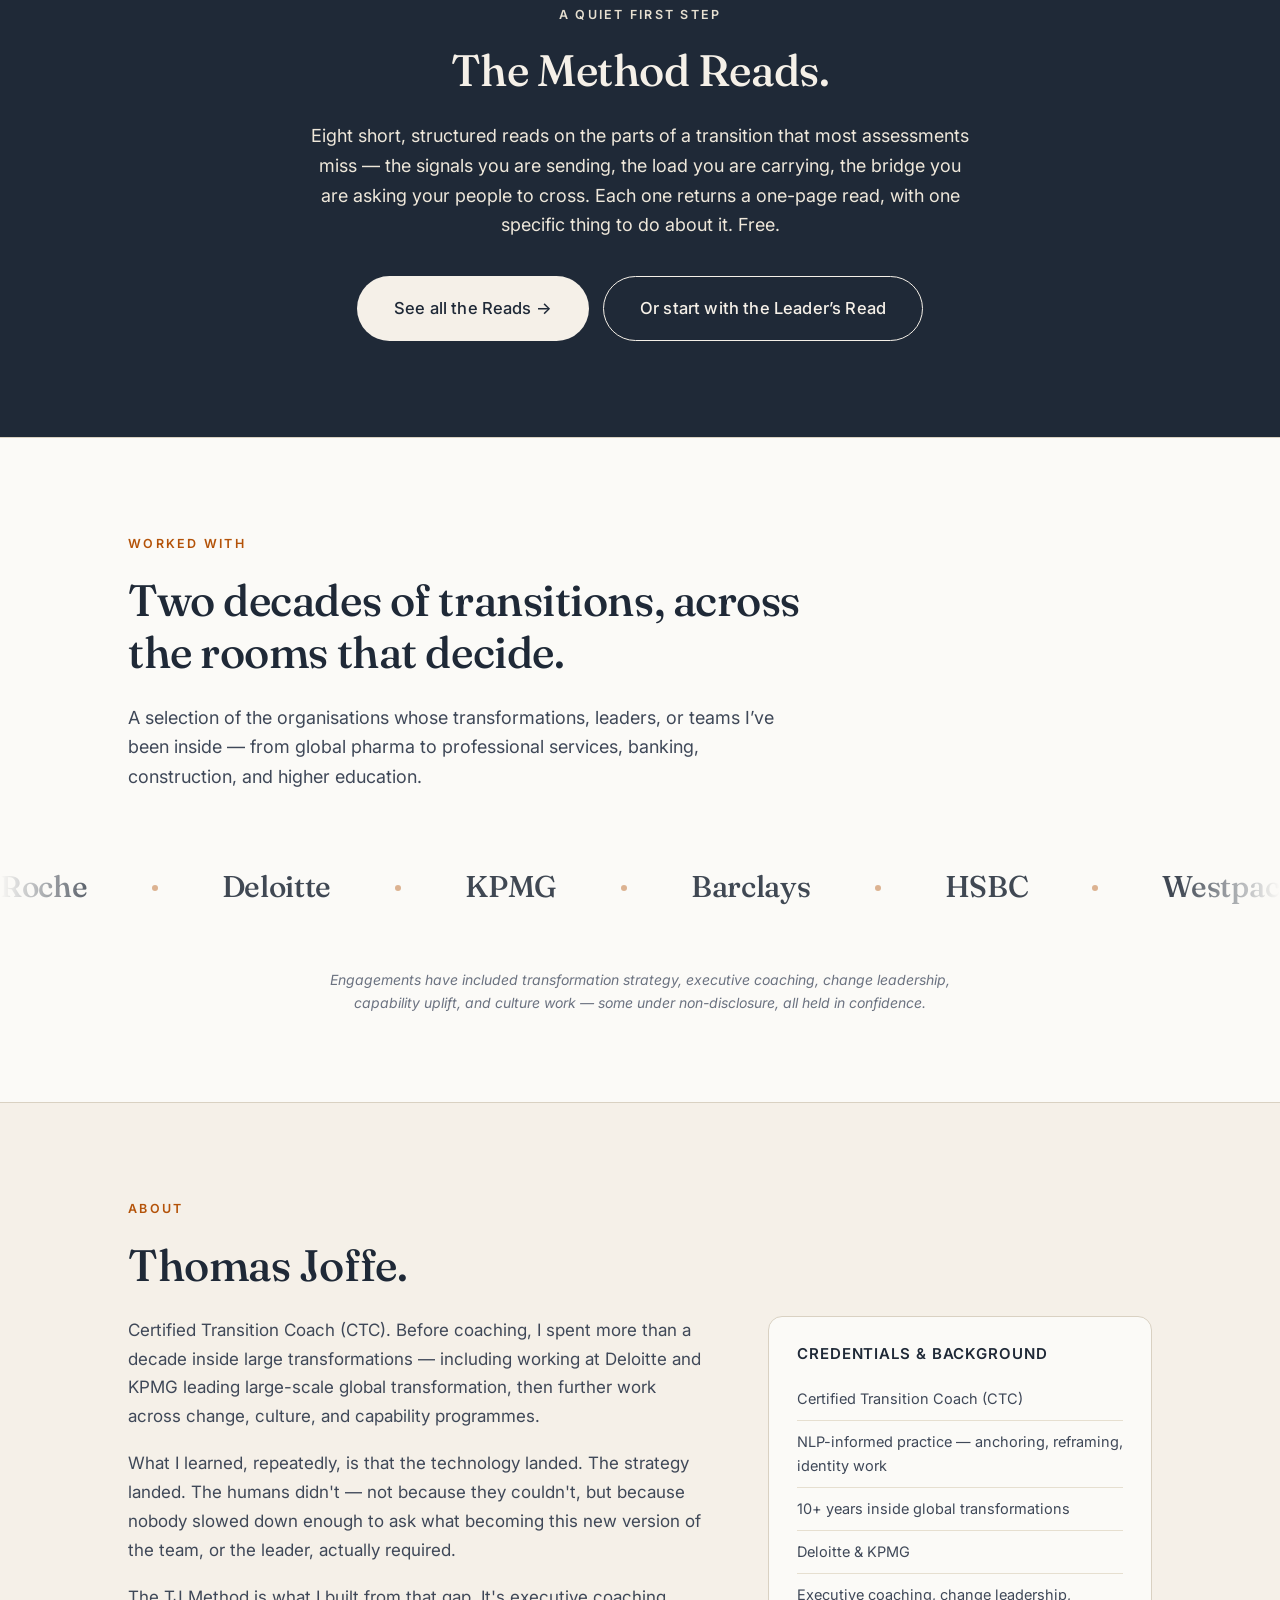
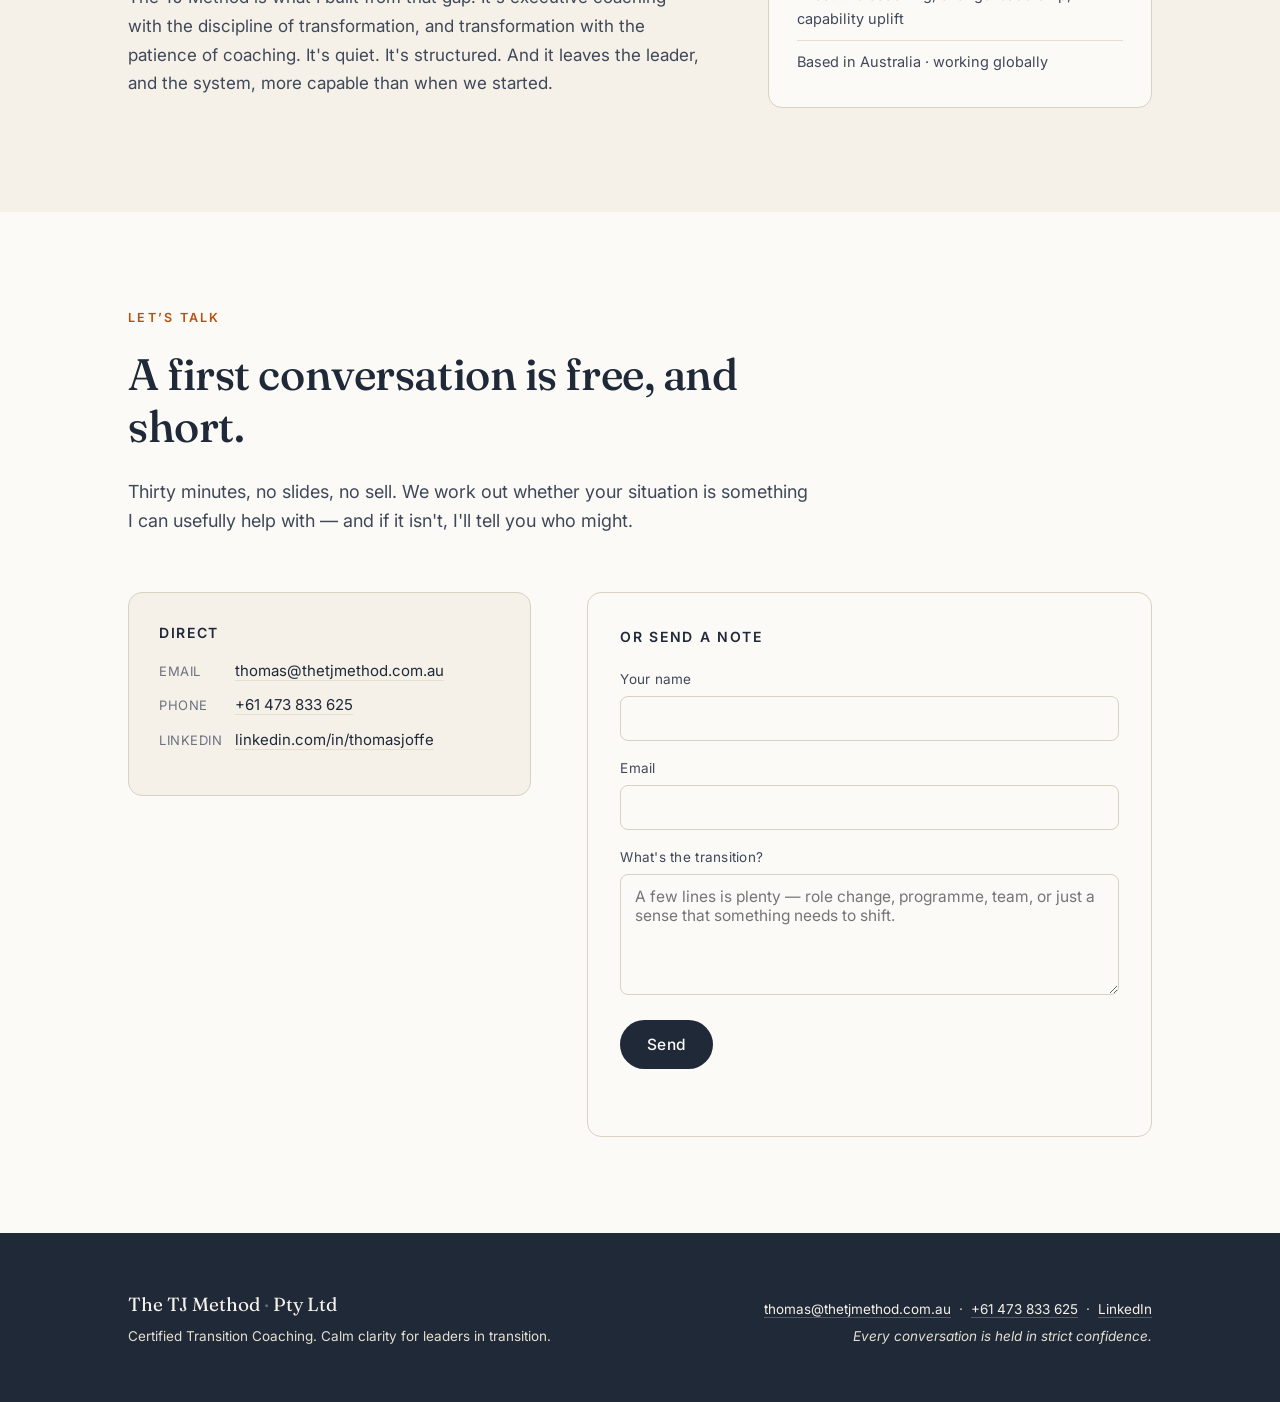
==== commit 34b033c1: "Embed signature principles: No surprises, Stop/Start/Continue, Ready/Set/Go - index.html: new 'What " ====
--- a/index.html
+++ b/index.html
@@ -20,6 +20,7 @@
     </a>
     <nav class="nav-links" aria-label="Primary">
       <a href="#method">The method</a>
+      <a href="#principles">Principles</a>
       <a href="#audience">Who I work with</a>
       <a href="reads.html">The Reads</a>
       <a href="#clients">Clients</a>
@@ -129,6 +130,55 @@
         <li><strong>Nourish</strong> &mdash; protect what's working. Rest, reflection, recovery &mdash; not as luxury, as method.</li>
         <li><strong>Develop</strong> &mdash; consolidate the gain. The leader keeps the practice; the organisation feels the change.</li>
       </ol>
+    </div>
+  </div>
+</section>
+
+<!-- PRINCIPLES -->
+<section class="section section-principles" id="principles">
+  <div class="container">
+    <p class="kicker">What you can count on</p>
+    <h2 class="section-h">Three working principles, held in every engagement.</h2>
+    <p class="section-lede">
+      Frameworks describe what the work is. These describe how it feels to be inside it.
+    </p>
+
+    <div class="principles">
+
+      <article class="principle">
+        <p class="principle-tag">Principle 01</p>
+        <h3>No surprises.</h3>
+        <p>
+          You will not learn something difficult from someone else first.
+          What I see, you see &mdash; usually the same day. Surprises are a
+          failure of preparation, not a feature of change. The work is
+          predictable. The discoveries are not.
+        </p>
+      </article>
+
+      <article class="principle">
+        <p class="principle-tag">Principle 02</p>
+        <h3>Stop &middot; Start &middot; Continue.</h3>
+        <p>
+          Every session closes with three questions. What to stop. What to
+          start. What to continue. The discipline is honesty about what&rsquo;s
+          working, not novelty for the sake of it. After ninety days, the list
+          itself becomes the read on how you&rsquo;ve changed.
+        </p>
+      </article>
+
+      <article class="principle">
+        <p class="principle-tag">Principle 03</p>
+        <h3>Ready &middot; Set &middot; Go.</h3>
+        <p>
+          Three states, not phases. <strong>Ready</strong> means the conditions
+          are met. <strong>Set</strong> means the alignment is real &mdash;
+          sponsors, peers, your own narrative. <strong>Go</strong> means the work
+          begins, and not before. Most transformations skip Set. That&rsquo;s where
+          they fail.
+        </p>
+      </article>
+
     </div>
   </div>
 </section>
--- a/styles.css
+++ b/styles.css
@@ -391,6 +391,168 @@
 .diag-inner { text-align: center; max-width: 720px; }
 .diag-inner .section-lede { margin-left: auto; margin-right: auto; margin-bottom: 36px; }
 
+/* ----- PRINCIPLES (homepage) ----- */
+.section-principles {
+  background: var(--white);
+  border-top: 1px solid var(--line);
+  border-bottom: 1px solid var(--line);
+}
+.principles {
+  display: grid;
+  grid-template-columns: 1fr;
+  gap: 28px;
+  margin-top: 32px;
+}
+@media (min-width: 820px) {
+  .principles { grid-template-columns: repeat(3, 1fr); gap: 32px; }
+}
+.principle {
+  background: var(--cream);
+  border: 1px solid var(--line);
+  border-radius: var(--r);
+  padding: 32px 28px 28px;
+  position: relative;
+  transition: transform var(--t), box-shadow var(--t);
+}
+.principle:hover {
+  transform: translateY(-2px);
+  box-shadow: 0 14px 30px -16px rgba(31,41,55,0.16);
+}
+.principle-tag {
+  font-size: 11.5px;
+  letter-spacing: 0.18em;
+  text-transform: uppercase;
+  color: var(--accent);
+  font-weight: 600;
+  margin: 0 0 14px;
+}
+.principle h3 {
+  font-size: 24px;
+  margin: 0 0 14px;
+  font-weight: 500;
+  letter-spacing: -0.01em;
+}
+.principle p {
+  color: var(--ink-soft);
+  font-size: 15.5px;
+  line-height: 1.65;
+  margin: 0;
+}
+.principle p strong { color: var(--ink); font-weight: 600; }
+
+/* ----- READS HUB STATS STRIP ----- */
+.reads-stats {
+  display: grid;
+  grid-template-columns: repeat(2, 1fr);
+  gap: 24px 32px;
+  margin-top: 36px;
+  padding-top: 32px;
+  border-top: 1px solid var(--line);
+  max-width: 760px;
+}
+@media (min-width: 640px) {
+  .reads-stats { grid-template-columns: repeat(4, 1fr); gap: 24px; }
+}
+.stat {
+  display: flex;
+  flex-direction: column;
+  align-items: flex-start;
+}
+.stat-num {
+  font-family: 'Fraunces', Georgia, serif;
+  font-weight: 500;
+  font-size: clamp(34px, 4.8vw, 48px);
+  color: var(--ink);
+  line-height: 1;
+  letter-spacing: -0.02em;
+  margin-bottom: 8px;
+}
+.stat-sub {
+  font-family: inherit;
+  font-size: 14px;
+  font-weight: 500;
+  color: var(--ink-quiet);
+  letter-spacing: 0.04em;
+  margin-left: 4px;
+  text-transform: lowercase;
+}
+.stat-lbl {
+  font-size: 12.5px;
+  letter-spacing: 0.12em;
+  text-transform: uppercase;
+  color: var(--ink-quiet);
+  font-weight: 500;
+}
+.reads-promise {
+  margin-top: 24px;
+  font-size: 14.5px;
+  color: var(--ink-quiet);
+}
+.reads-promise em { font-style: italic; }
+
+/* ----- STOP / START / CONTINUE prompt (results pages) ----- */
+.ssc-prompt {
+  background: var(--ink);
+  color: var(--cream);
+  border-radius: var(--r);
+  padding: 32px 32px 28px;
+  margin: 32px 0;
+}
+@media (max-width: 640px) { .ssc-prompt { padding: 26px 22px 22px; } }
+
+.ssc-kicker {
+  font-size: 11.5px;
+  letter-spacing: 0.18em;
+  text-transform: uppercase;
+  color: var(--cream-3);
+  font-weight: 600;
+  margin: 0 0 8px;
+}
+.ssc-h {
+  font-family: 'Fraunces', Georgia, serif;
+  font-weight: 500;
+  font-size: clamp(22px, 3vw, 28px);
+  margin: 0 0 14px;
+  color: var(--cream);
+  letter-spacing: -0.01em;
+}
+.ssc-intro {
+  color: var(--cream-2);
+  font-size: 15px;
+  line-height: 1.65;
+  margin: 0 0 24px;
+  max-width: 640px;
+}
+.ssc-cols {
+  display: grid;
+  grid-template-columns: 1fr;
+  gap: 16px;
+}
+@media (min-width: 720px) {
+  .ssc-cols { grid-template-columns: repeat(3, 1fr); gap: 20px; }
+}
+.ssc-col {
+  background: rgba(245,240,232,0.06);
+  border: 1px solid rgba(245,240,232,0.15);
+  border-radius: var(--r-sm);
+  padding: 18px 18px 16px;
+}
+.ssc-lbl {
+  display: block;
+  font-family: 'Fraunces', Georgia, serif;
+  font-size: 18px;
+  font-weight: 500;
+  color: var(--accent);
+  margin-bottom: 8px;
+  letter-spacing: -0.01em;
+}
+.ssc-col p {
+  margin: 0;
+  font-size: 14px;
+  line-height: 1.6;
+  color: var(--cream-2);
+}
+
 /* ----- WORKED WITH (clients) ----- */
 .section-clients {
   background: var(--white);
@@ -945,6 +1107,75 @@
   text-transform: uppercase;
 }
 
+/* hub situational filter */
+.reads-filter {
+  background: var(--white);
+  border-bottom: 1px solid var(--line);
+  padding: 44px 0 32px;
+}
+.reads-filter-q {
+  font-family: 'Fraunces', Georgia, serif;
+  font-size: clamp(20px, 2.6vw, 26px);
+  font-weight: 500;
+  letter-spacing: -0.01em;
+  color: var(--ink);
+  margin: 0 0 22px;
+}
+.reads-filter-pills {
+  display: flex;
+  flex-wrap: wrap;
+  gap: 10px;
+  margin-bottom: 18px;
+}
+.pill {
+  appearance: none;
+  cursor: pointer;
+  background: var(--white);
+  color: var(--ink);
+  border: 1.5px solid var(--line);
+  border-radius: 999px;
+  padding: 10px 18px;
+  font-family: inherit;
+  font-size: 14.5px;
+  letter-spacing: 0.01em;
+  line-height: 1.3;
+  transition: all var(--t);
+}
+.pill:hover {
+  border-color: var(--accent);
+  color: var(--accent);
+}
+.pill.is-active {
+  background: var(--ink);
+  color: var(--cream);
+  border-color: var(--ink);
+}
+.pill.is-active:hover {
+  background: var(--accent-2);
+  border-color: var(--accent-2);
+  color: var(--cream);
+}
+.reads-filter-intro {
+  max-width: 720px;
+  font-size: 15.5px;
+  line-height: 1.65;
+  color: var(--ink-soft);
+  margin: 0;
+  font-style: italic;
+  transition: opacity var(--t);
+}
+.reads-empty {
+  grid-column: 1 / -1;
+  text-align: center;
+  color: var(--ink-quiet);
+  font-size: 15px;
+  padding: 32px 0;
+}
+@media (max-width: 640px) {
+  .reads-filter { padding: 36px 0 28px; }
+  .pill { padding: 9px 14px; font-size: 13.5px; }
+}
+
 /* hub list */
 .reads-list {
   padding: 72px 28px 64px;
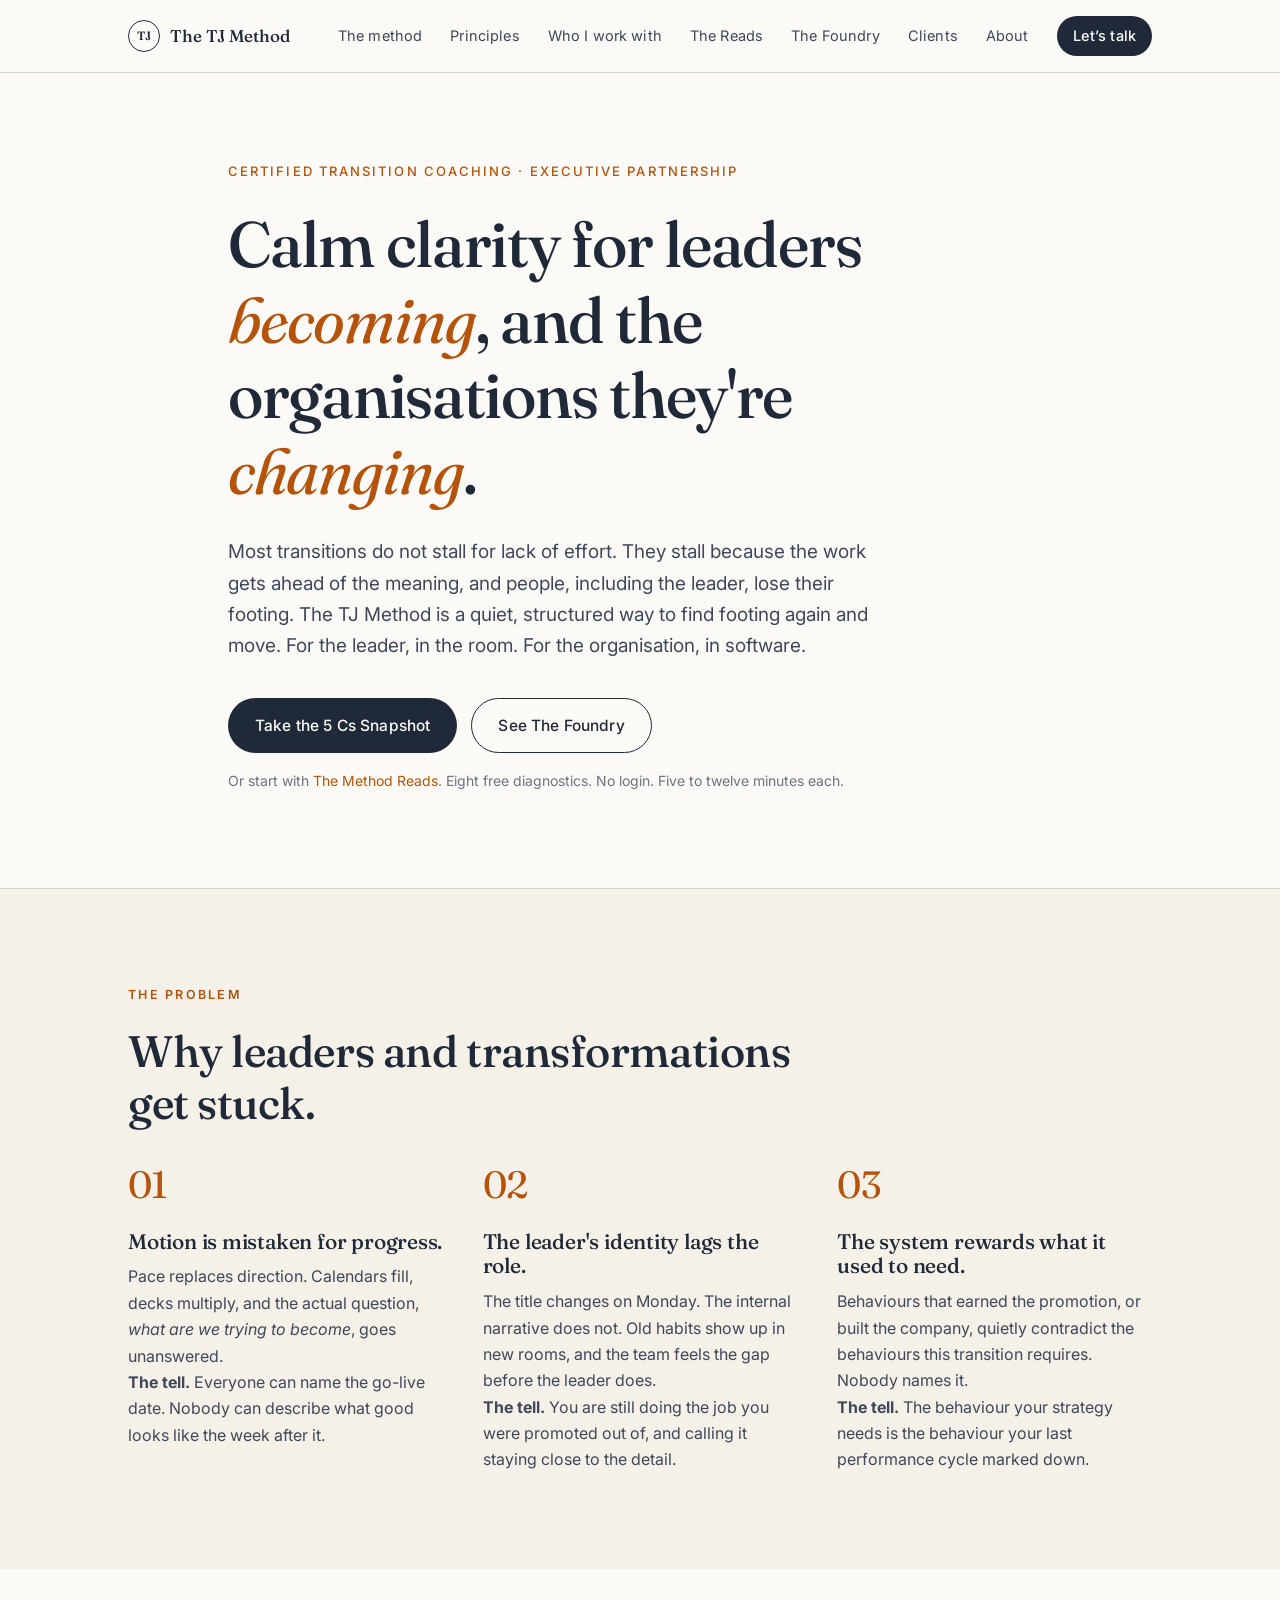
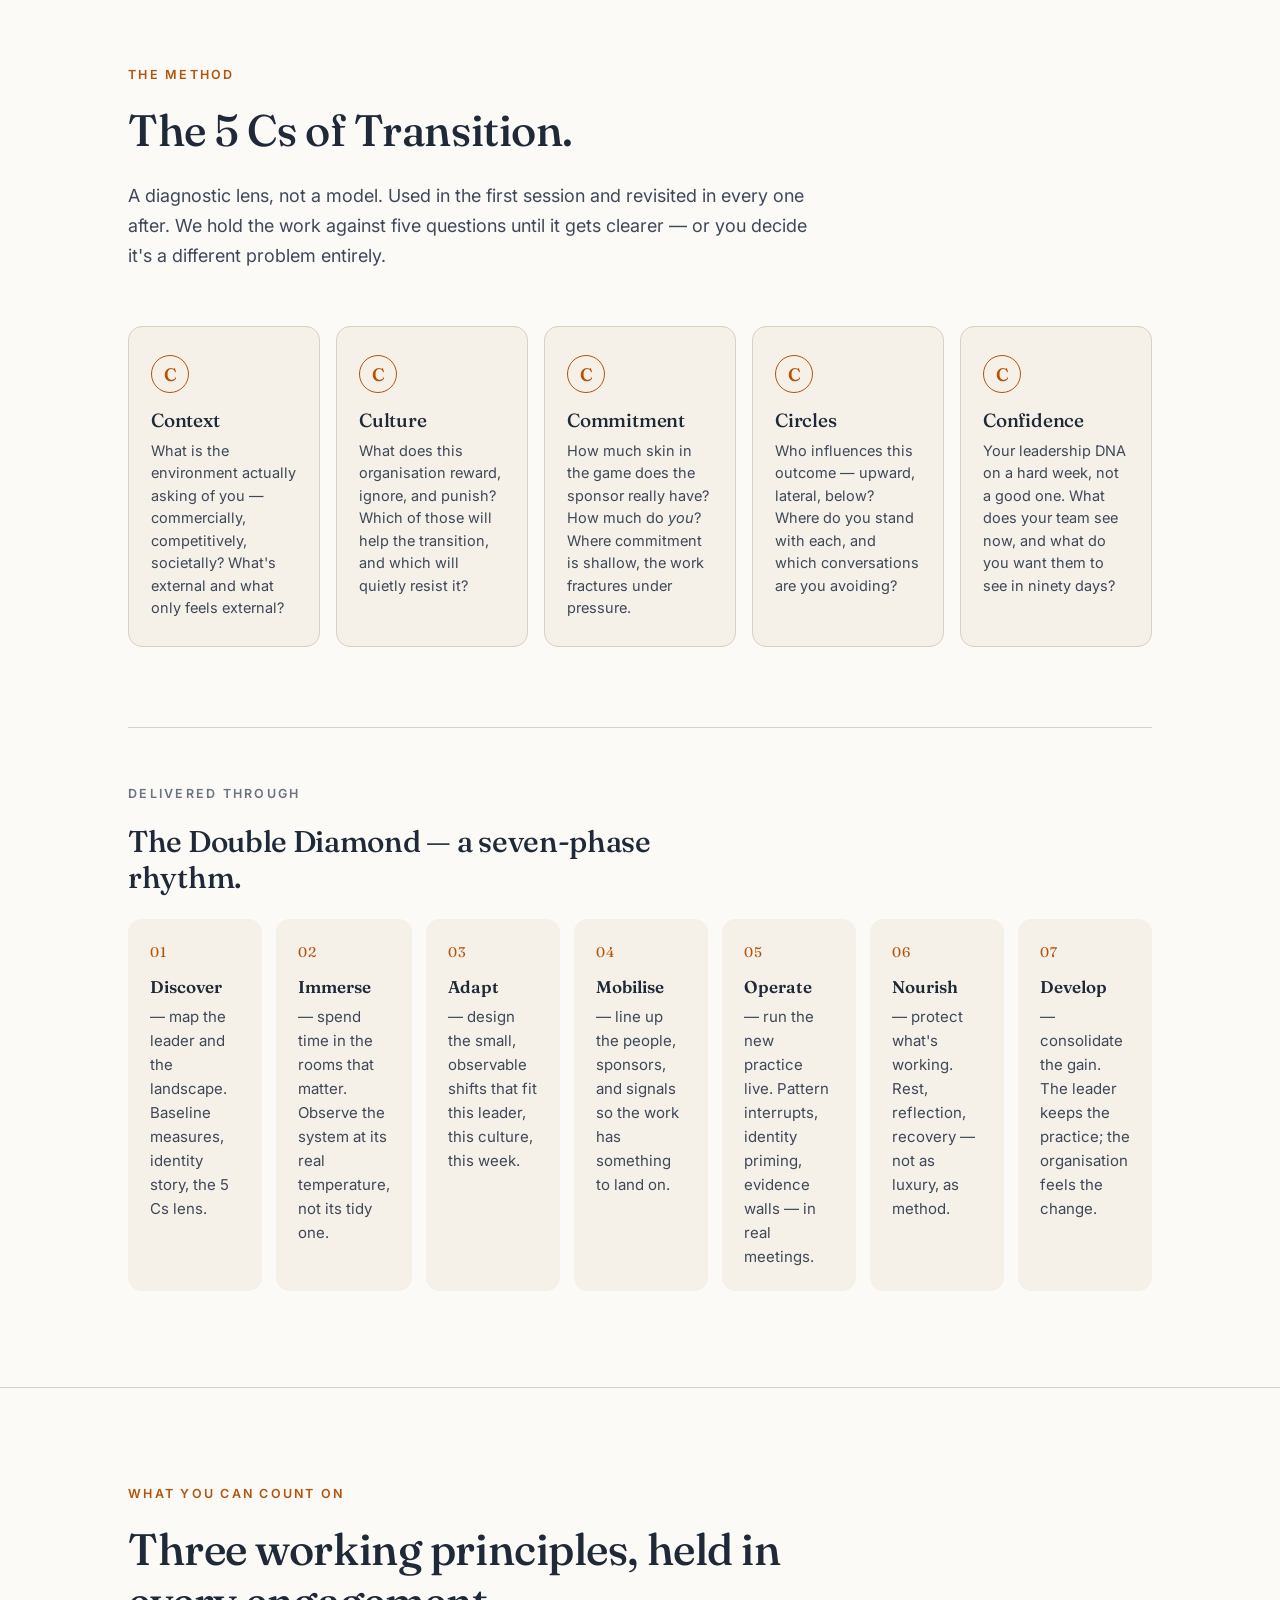
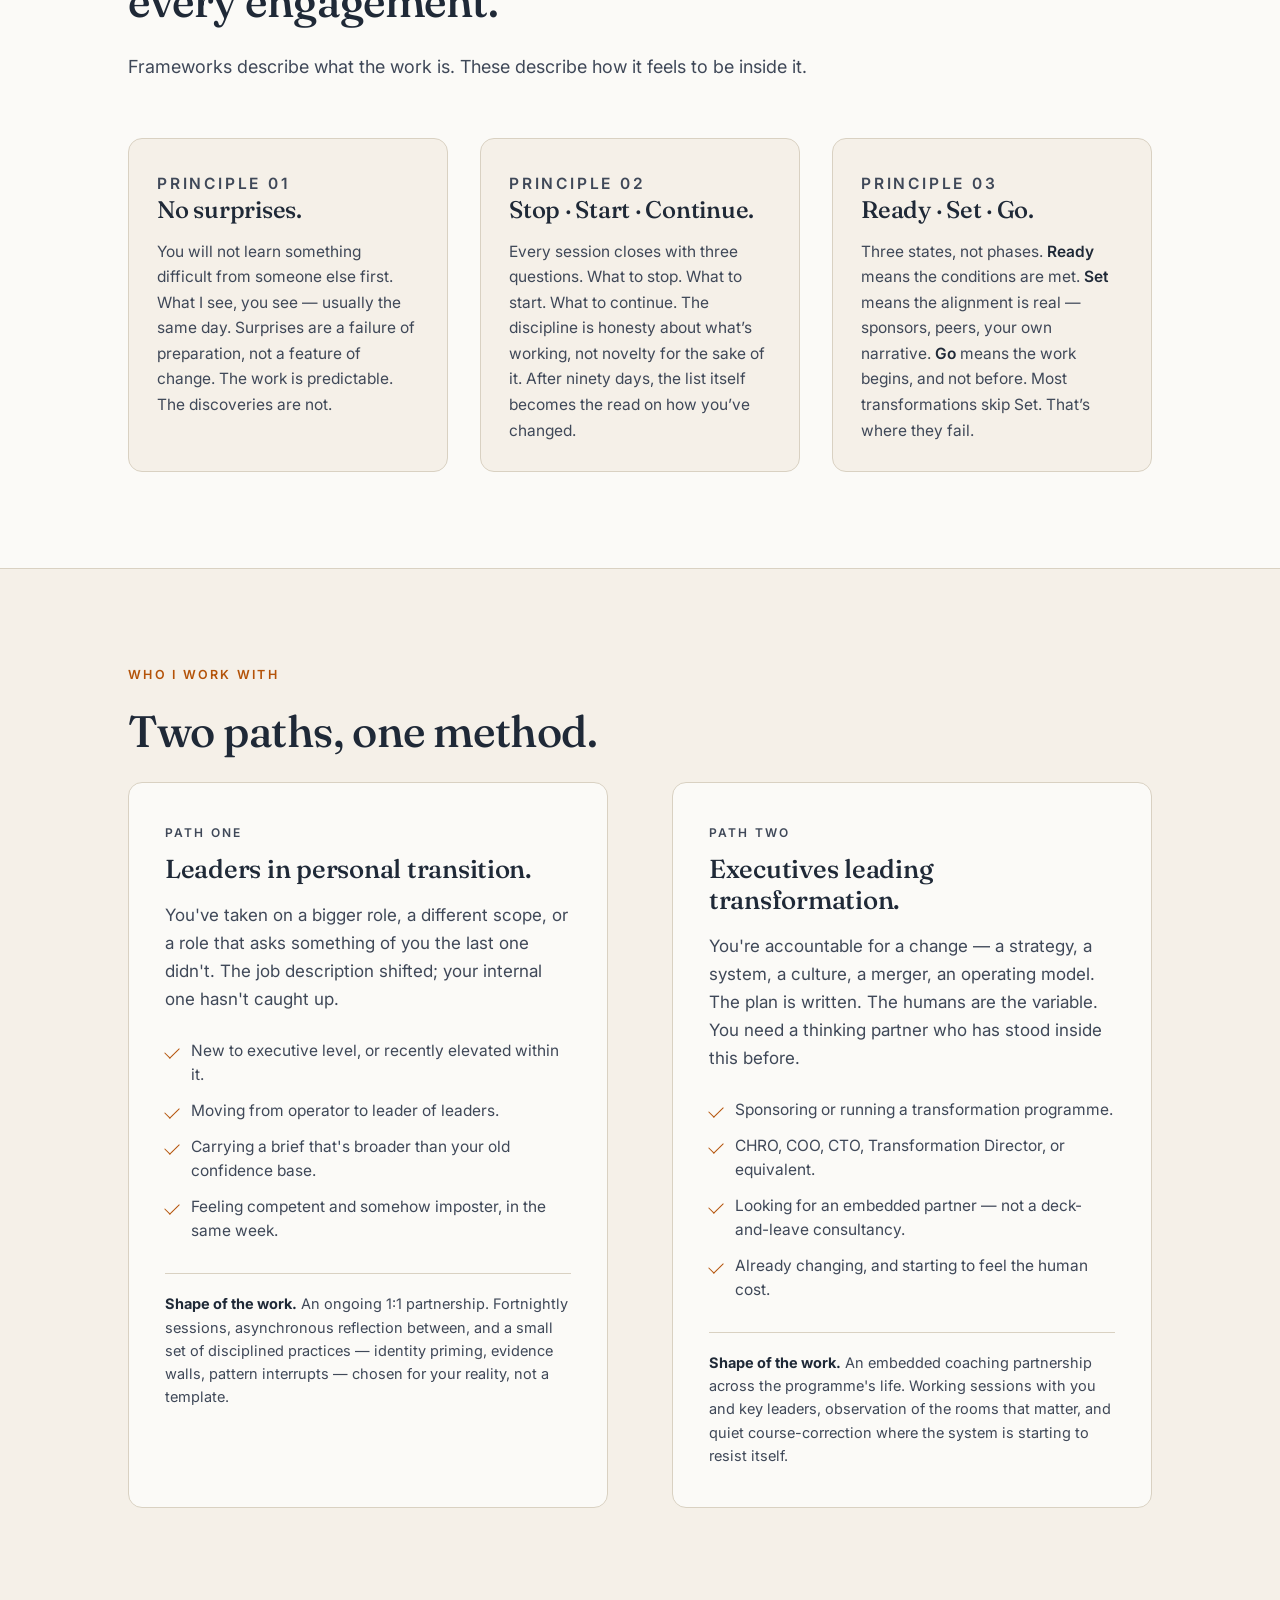
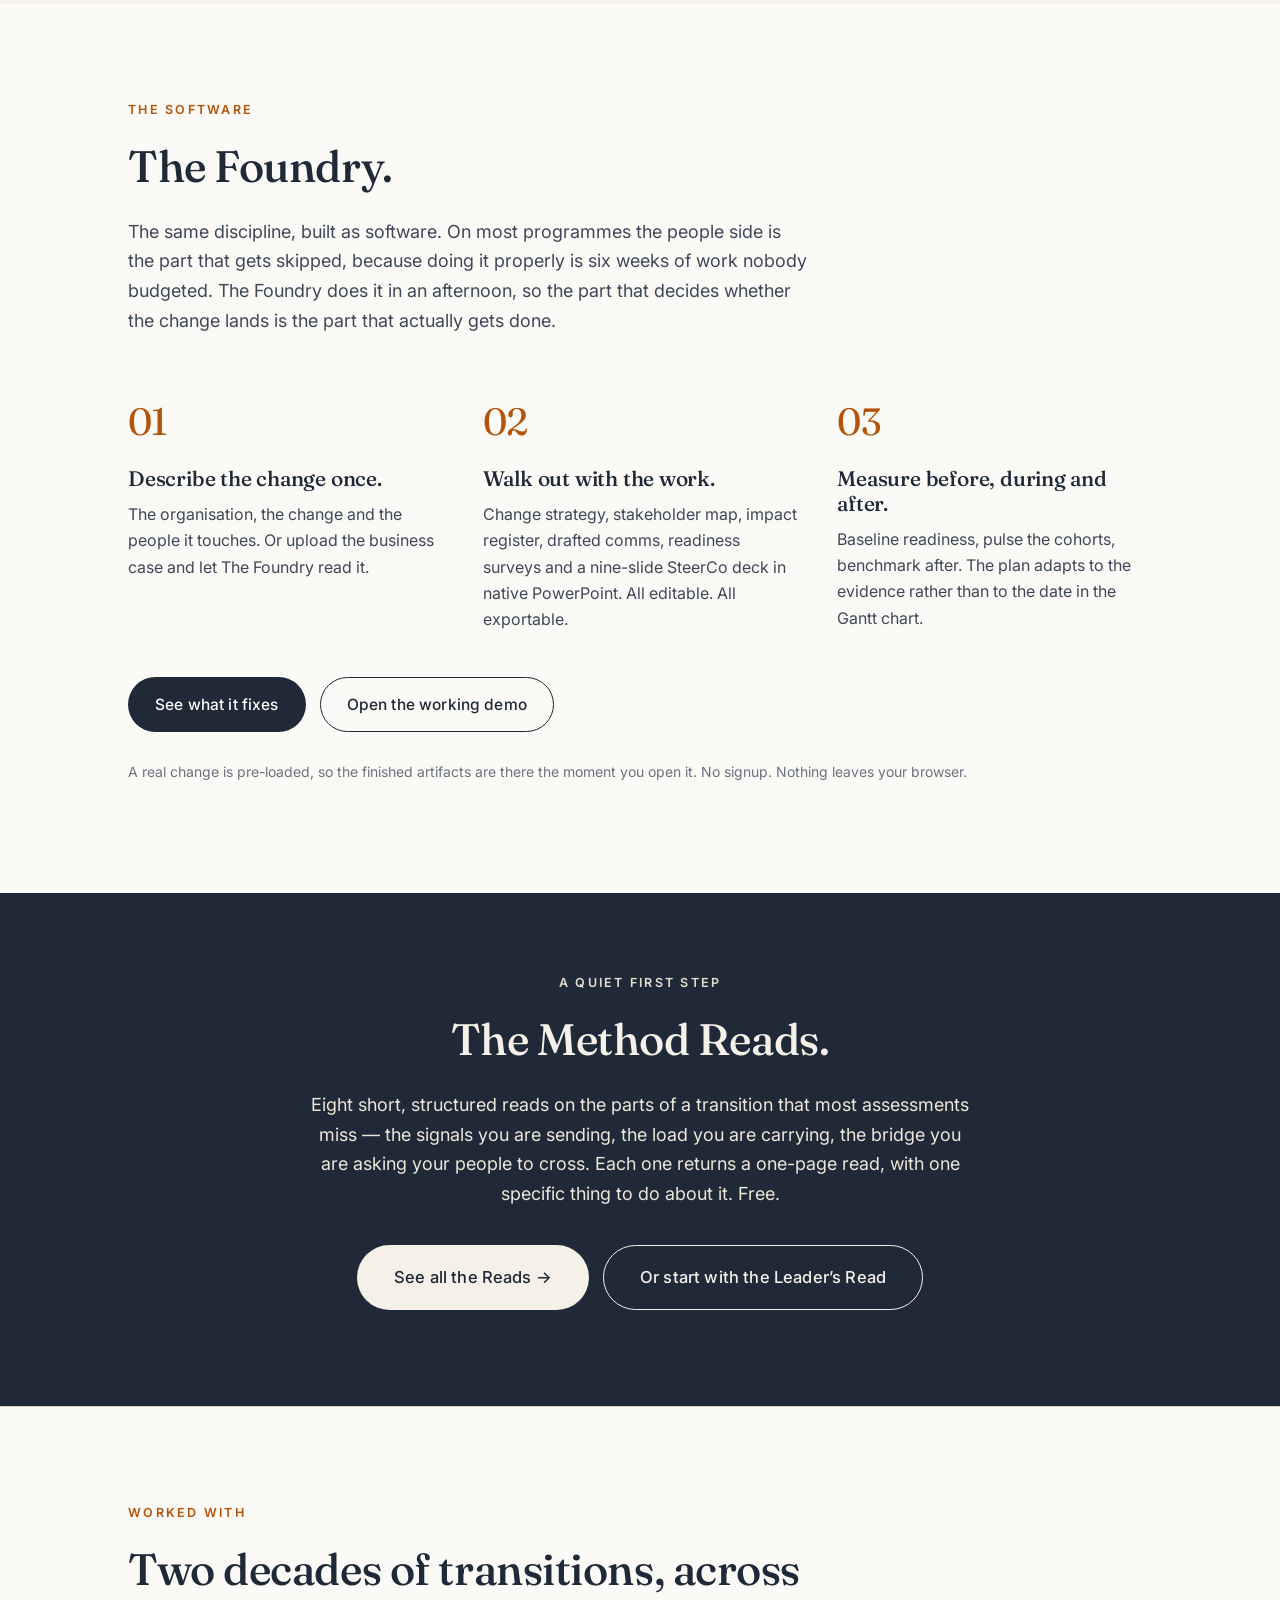
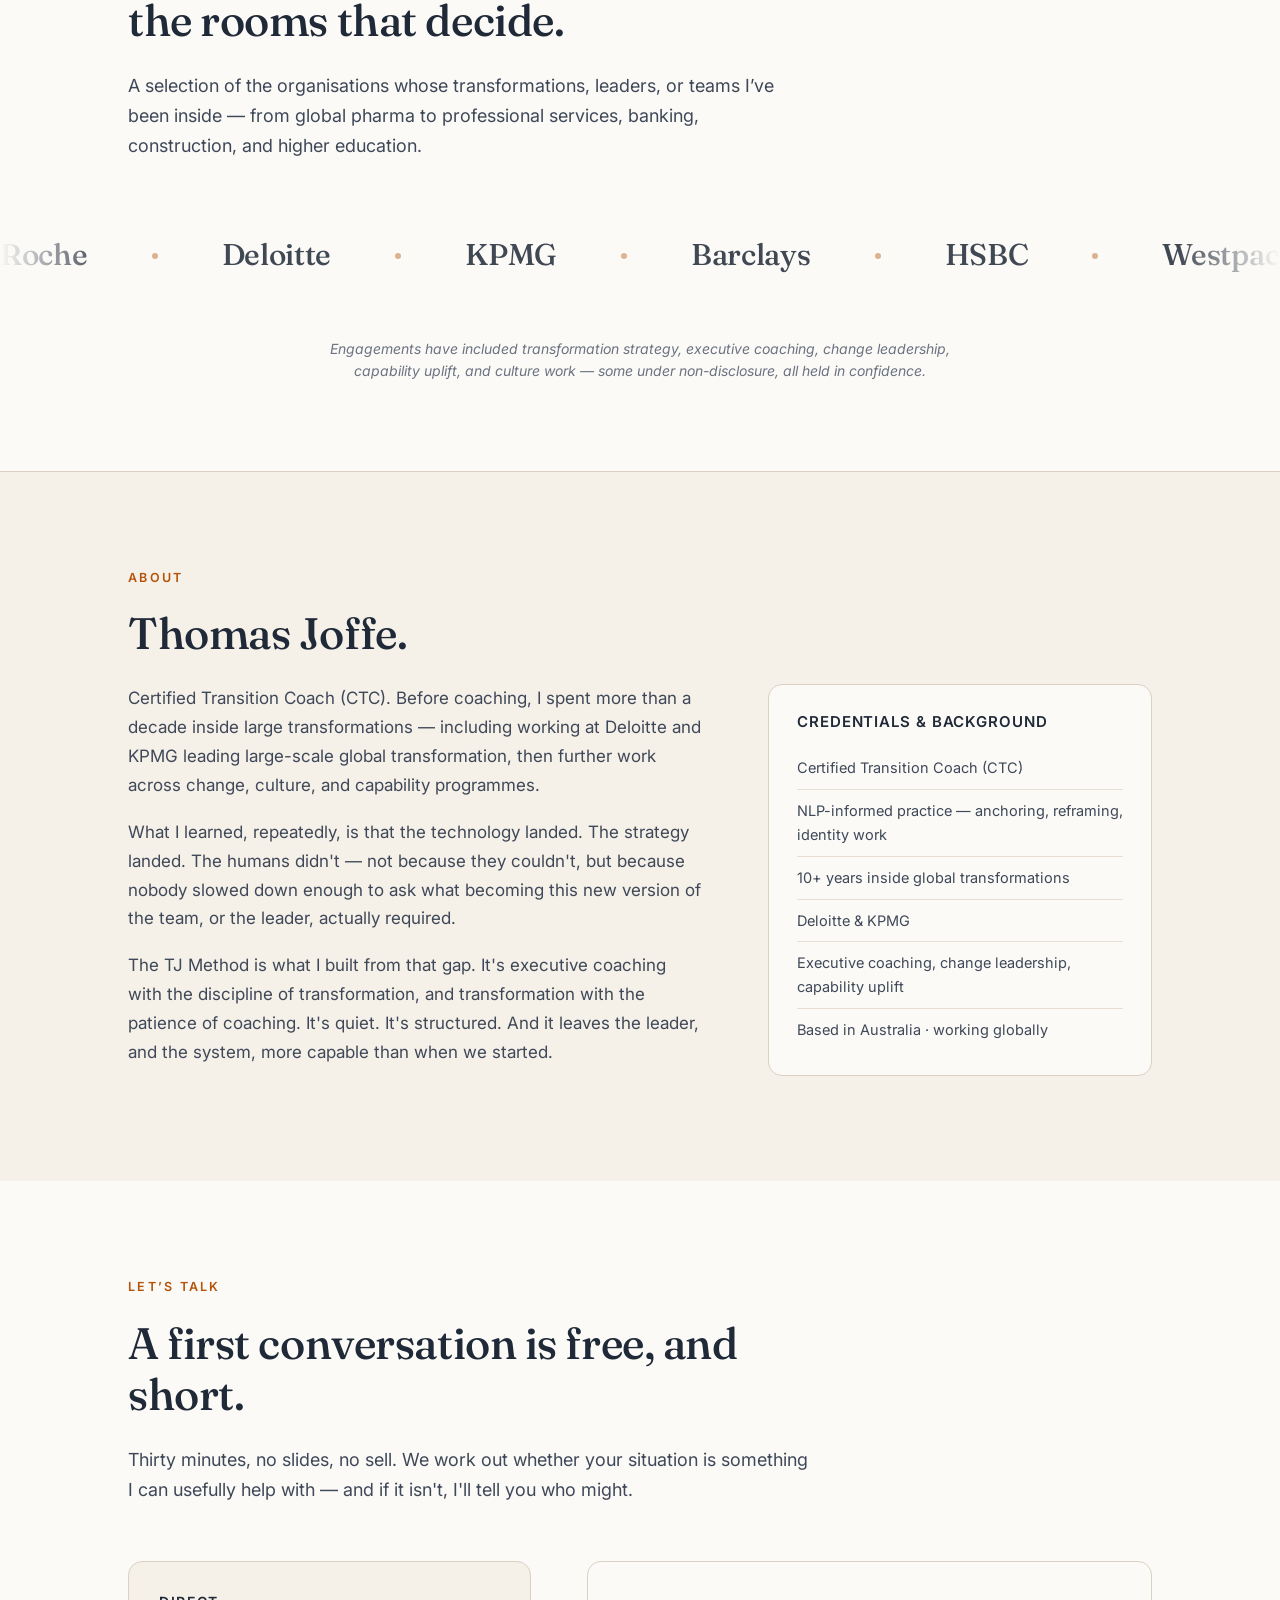
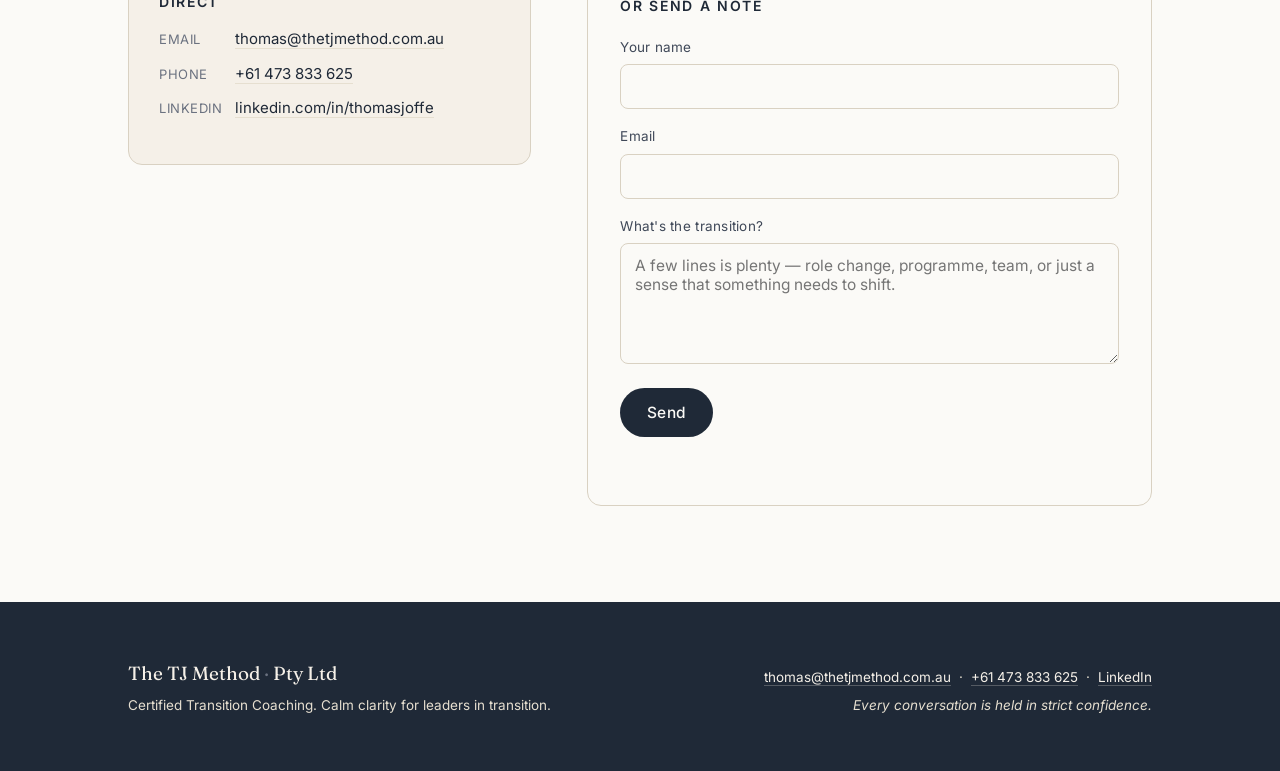
==== commit 3cd0ffb5: "Redraft Foundry messaging: lead with symptoms, not deliverables The Foundry was absent from every pa" ====
--- a/index.html
+++ b/index.html
@@ -23,6 +23,7 @@
       <a href="#principles">Principles</a>
       <a href="#audience">Who I work with</a>
       <a href="reads.html">The Reads</a>
+      <a href="the-foundry.html">The Foundry</a>
       <a href="#clients">Clients</a>
       <a href="#about">About</a>
       <a href="#contact" class="nav-cta">Let&rsquo;s talk</a>
@@ -41,16 +42,18 @@
       <em>becoming</em>, and the organisations they're <em>changing</em>.
     </h1>
     <p class="lede">
-      Most transitions don't stall for lack of effort. They stall because the work
-      gets ahead of the meaning &mdash; and people, including the leader, lose their footing.
-      The TJ Method is a quiet, structured way to find footing again, and move.
+      Most transitions do not stall for lack of effort. They stall because the work
+      gets ahead of the meaning, and people, including the leader, lose their footing.
+      The TJ Method is a quiet, structured way to find footing again and move.
+      For the leader, in the room. For the organisation, in software.
     </p>
     <div class="hero-cta">
       <a class="btn btn-primary" href="survey.html">Take the 5 Cs Snapshot</a>
-      <a class="btn btn-ghost" href="reads.html">See all eight Reads</a>
+      <a class="btn btn-ghost" href="the-foundry.html">See The Foundry</a>
     </div>
     <p class="hero-note">
-      The Method Reads &mdash; eight free diagnostics. No login. Five to twelve minutes each.
+      Or start with <a href="reads.html">The Method Reads</a>. Eight free diagnostics.
+      No login. Five to twelve minutes each.
     </p>
   </div>
 </section>
@@ -64,17 +67,20 @@
       <article class="numbered">
         <span class="num">01</span>
         <h3>Motion is mistaken for progress.</h3>
-        <p>Pace replaces direction. Calendars fill, decks multiply, and the actual question &mdash; <em>what are we trying to become?</em> &mdash; goes unanswered.</p>
+        <p>Pace replaces direction. Calendars fill, decks multiply, and the actual question, <em>what are we trying to become</em>, goes unanswered.</p>
+        <p class="muted"><strong>The tell.</strong> Everyone can name the go-live date. Nobody can describe what good looks like the week after it.</p>
       </article>
       <article class="numbered">
         <span class="num">02</span>
         <h3>The leader's identity lags the role.</h3>
-        <p>The title changes on Monday. The internal narrative doesn't. Old habits show up in new rooms, and the team feels the gap before the leader does.</p>
+        <p>The title changes on Monday. The internal narrative does not. Old habits show up in new rooms, and the team feels the gap before the leader does.</p>
+        <p class="muted"><strong>The tell.</strong> You are still doing the job you were promoted out of, and calling it staying close to the detail.</p>
       </article>
       <article class="numbered">
         <span class="num">03</span>
         <h3>The system rewards what it used to need.</h3>
         <p>Behaviours that earned the promotion, or built the company, quietly contradict the behaviours this transition requires. Nobody names it.</p>
+        <p class="muted"><strong>The tell.</strong> The behaviour your strategy needs is the behaviour your last performance cycle marked down.</p>
       </article>
     </div>
   </div>
@@ -234,6 +240,47 @@
       </article>
 
     </div>
+  </div>
+</section>
+
+<!-- THE FOUNDRY -->
+<section class="section" id="foundry">
+  <div class="container">
+    <p class="kicker">The software</p>
+    <h2 class="section-h">The Foundry.</h2>
+    <p class="section-lede">
+      The same discipline, built as software. On most programmes the people side is the
+      part that gets skipped, because doing it properly is six weeks of work nobody
+      budgeted. The Foundry does it in an afternoon, so the part that decides whether
+      the change lands is the part that actually gets done.
+    </p>
+
+    <div class="grid grid-3">
+      <article class="numbered">
+        <span class="num">01</span>
+        <h3>Describe the change once.</h3>
+        <p>The organisation, the change and the people it touches. Or upload the business case and let The Foundry read it.</p>
+      </article>
+      <article class="numbered">
+        <span class="num">02</span>
+        <h3>Walk out with the work.</h3>
+        <p>Change strategy, stakeholder map, impact register, drafted comms, readiness surveys and a nine-slide SteerCo deck in native PowerPoint. All editable. All exportable.</p>
+      </article>
+      <article class="numbered">
+        <span class="num">03</span>
+        <h3>Measure before, during and after.</h3>
+        <p>Baseline readiness, pulse the cohorts, benchmark after. The plan adapts to the evidence rather than to the date in the Gantt chart.</p>
+      </article>
+    </div>
+
+    <div class="hero-cta" style="margin-top:44px;">
+      <a class="btn btn-primary" href="the-foundry.html">See what it fixes</a>
+      <a class="btn btn-ghost" href="foundry/">Open the working demo</a>
+    </div>
+    <p class="fdry-band-note">
+      A real change is pre-loaded, so the finished artifacts are there the moment you open it.
+      No signup. Nothing leaves your browser.
+    </p>
   </div>
 </section>
 
--- a/styles.css
+++ b/styles.css
@@ -23,6 +23,11 @@
 
 *, *::before, *::after { box-sizing: border-box; }
 
+/* HTML `hidden` attribute should always hide, even when an element has
+   a custom display value (flex / grid). Without this, .read-card and
+   .progress quietly ignore .hidden = true. */
+[hidden] { display: none !important; }
+
 html { scroll-behavior: smooth; }
 
 body {
@@ -1289,3 +1294,172 @@
   margin: 0 0 24px;
 }
 .read-audience strong { color: var(--ink); font-weight: 600; }
+
+/* ============================================================
+   THE FOUNDRY — product page (foundry.html)
+   ============================================================ */
+
+.fdry-hero {
+  background: var(--white);
+  border-bottom: 1px solid var(--line);
+  padding: 84px 0 76px;
+}
+.fdry-hero h1 {
+  font-size: clamp(36px, 5.6vw, 58px);
+  font-weight: 500;
+  letter-spacing: -0.02em;
+  margin: 0 0 26px;
+  max-width: 17ch;
+}
+.fdry-hero h1 em { color: var(--accent); font-style: italic; font-weight: 400; }
+.fdry-hero .lede { max-width: 660px; }
+
+/* ----- SYMPTOM LIST (self-diagnosis) ----- */
+.sympt-intro {
+  max-width: 640px;
+  color: var(--ink-soft);
+  font-size: 18px;
+  line-height: 1.65;
+  margin: 0 0 8px;
+}
+.sympt-list {
+  list-style: none;
+  margin: 40px 0 0;
+  padding: 0;
+  max-width: 820px;
+}
+.sympt {
+  display: grid;
+  grid-template-columns: 1fr;
+  gap: 4px 28px;
+  padding: 28px 0;
+  border-top: 1px solid var(--line);
+}
+.sympt:last-child { border-bottom: 1px solid var(--line); }
+@media (min-width: 680px) {
+  .sympt { grid-template-columns: 72px 1fr; padding: 32px 0; }
+}
+.sympt-num {
+  font-family: 'Fraunces', Georgia, serif;
+  font-weight: 500;
+  font-size: 30px;
+  line-height: 1.1;
+  color: var(--accent);
+  letter-spacing: -0.01em;
+}
+.sympt-body h3 {
+  font-family: 'Fraunces', Georgia, serif;
+  font-size: clamp(19px, 2.3vw, 24px);
+  font-weight: 500;
+  line-height: 1.35;
+  margin: 0 0 10px;
+  letter-spacing: -0.01em;
+}
+.sympt-body p {
+  margin: 0;
+  color: var(--ink-soft);
+  font-size: 16px;
+  line-height: 1.7;
+  max-width: 62ch;
+}
+
+/* ----- SYMPTOM → MECHANISM ----- */
+.fixes { margin-top: 40px; }
+.fix {
+  display: grid;
+  grid-template-columns: 1fr;
+  gap: 10px 40px;
+  padding: 30px 0;
+  border-top: 1px solid var(--line);
+}
+.fix:last-child { border-bottom: 1px solid var(--line); }
+@media (min-width: 820px) {
+  .fix { grid-template-columns: 0.8fr 1.2fr; padding: 34px 0; }
+}
+.fix-sym {
+  font-size: 14px;
+  line-height: 1.55;
+  color: var(--ink-quiet);
+  font-weight: 500;
+  margin: 0;
+}
+.fix-sym span {
+  display: block;
+  font-size: 11.5px;
+  letter-spacing: 0.16em;
+  text-transform: uppercase;
+  color: var(--accent);
+  margin-bottom: 8px;
+  font-weight: 600;
+}
+.fix-body h3 {
+  font-family: 'Fraunces', Georgia, serif;
+  font-size: 21px;
+  font-weight: 500;
+  margin: 0 0 10px;
+  letter-spacing: -0.01em;
+}
+.fix-body p {
+  margin: 0;
+  color: var(--ink-soft);
+  font-size: 16px;
+  line-height: 1.7;
+}
+
+/* ----- DELIVERABLES ----- */
+.deliv {
+  list-style: none;
+  padding: 0;
+  margin: 36px 0 0;
+  display: grid;
+  grid-template-columns: 1fr;
+  gap: 2px;
+  border: 1px solid var(--line);
+  border-radius: var(--r);
+  overflow: hidden;
+  background: var(--line);
+}
+@media (min-width: 760px) { .deliv { grid-template-columns: 1fr 1fr; } }
+.deliv li {
+  background: var(--white);
+  padding: 22px 24px;
+}
+.deliv strong {
+  display: block;
+  font-family: 'Fraunces', Georgia, serif;
+  font-size: 18px;
+  font-weight: 500;
+  margin-bottom: 6px;
+}
+.deliv span {
+  display: block;
+  font-size: 15px;
+  line-height: 1.6;
+  color: var(--ink-soft);
+}
+.deliv-foot {
+  margin-top: 22px;
+  font-size: 15.5px;
+  color: var(--ink-quiet);
+  max-width: 62ch;
+}
+
+/* ----- VALUE / ECONOMICS PANEL ----- */
+.econ {
+  margin-top: 36px;
+  padding: 34px 32px;
+  border-left: 3px solid var(--accent);
+  background: var(--white);
+  border-radius: 0 var(--r) var(--r) 0;
+  max-width: 760px;
+}
+.econ p { color: var(--ink-soft); font-size: 17px; line-height: 1.7; margin: 0 0 16px; }
+.econ p:last-child { margin-bottom: 0; }
+.econ strong { color: var(--ink); }
+
+/* ----- FOUNDRY BAND ON HOMEPAGE ----- */
+.fdry-band-note {
+  margin-top: 28px;
+  font-size: 14px;
+  color: var(--ink-quiet);
+}
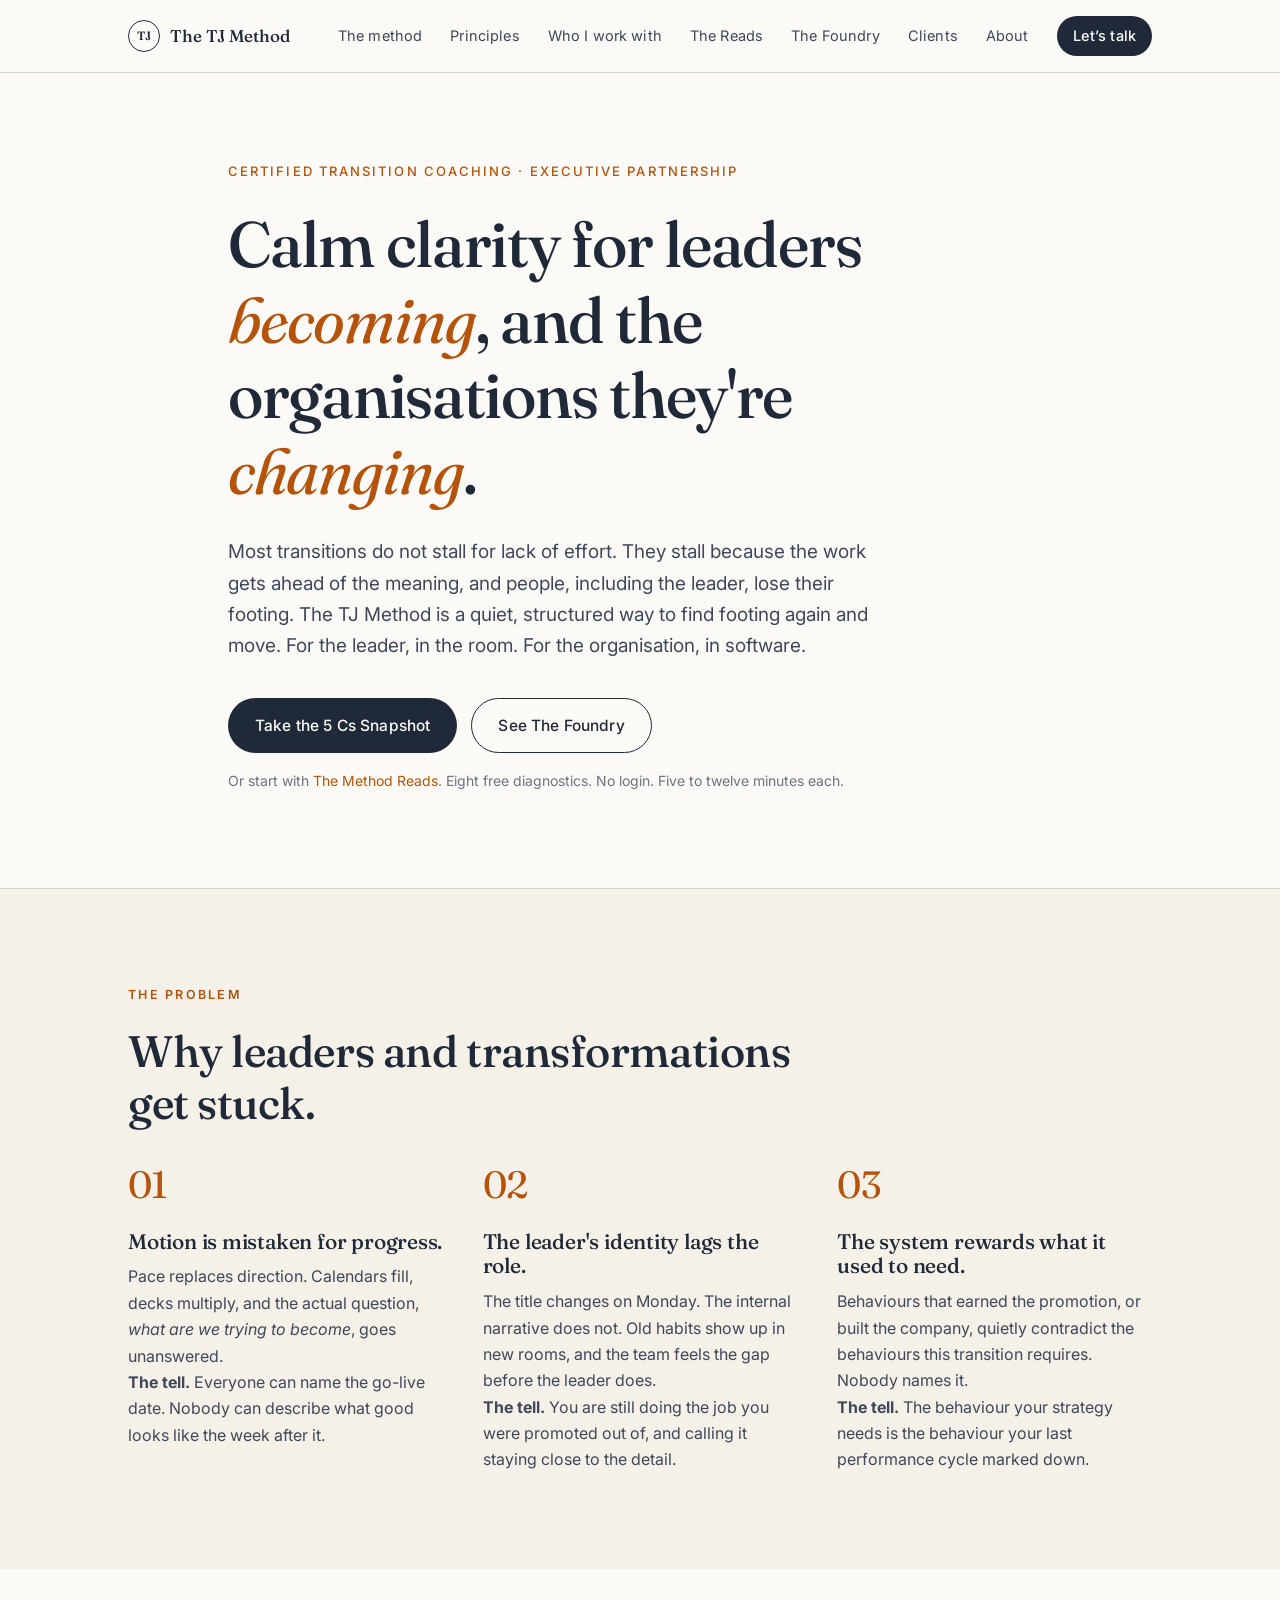
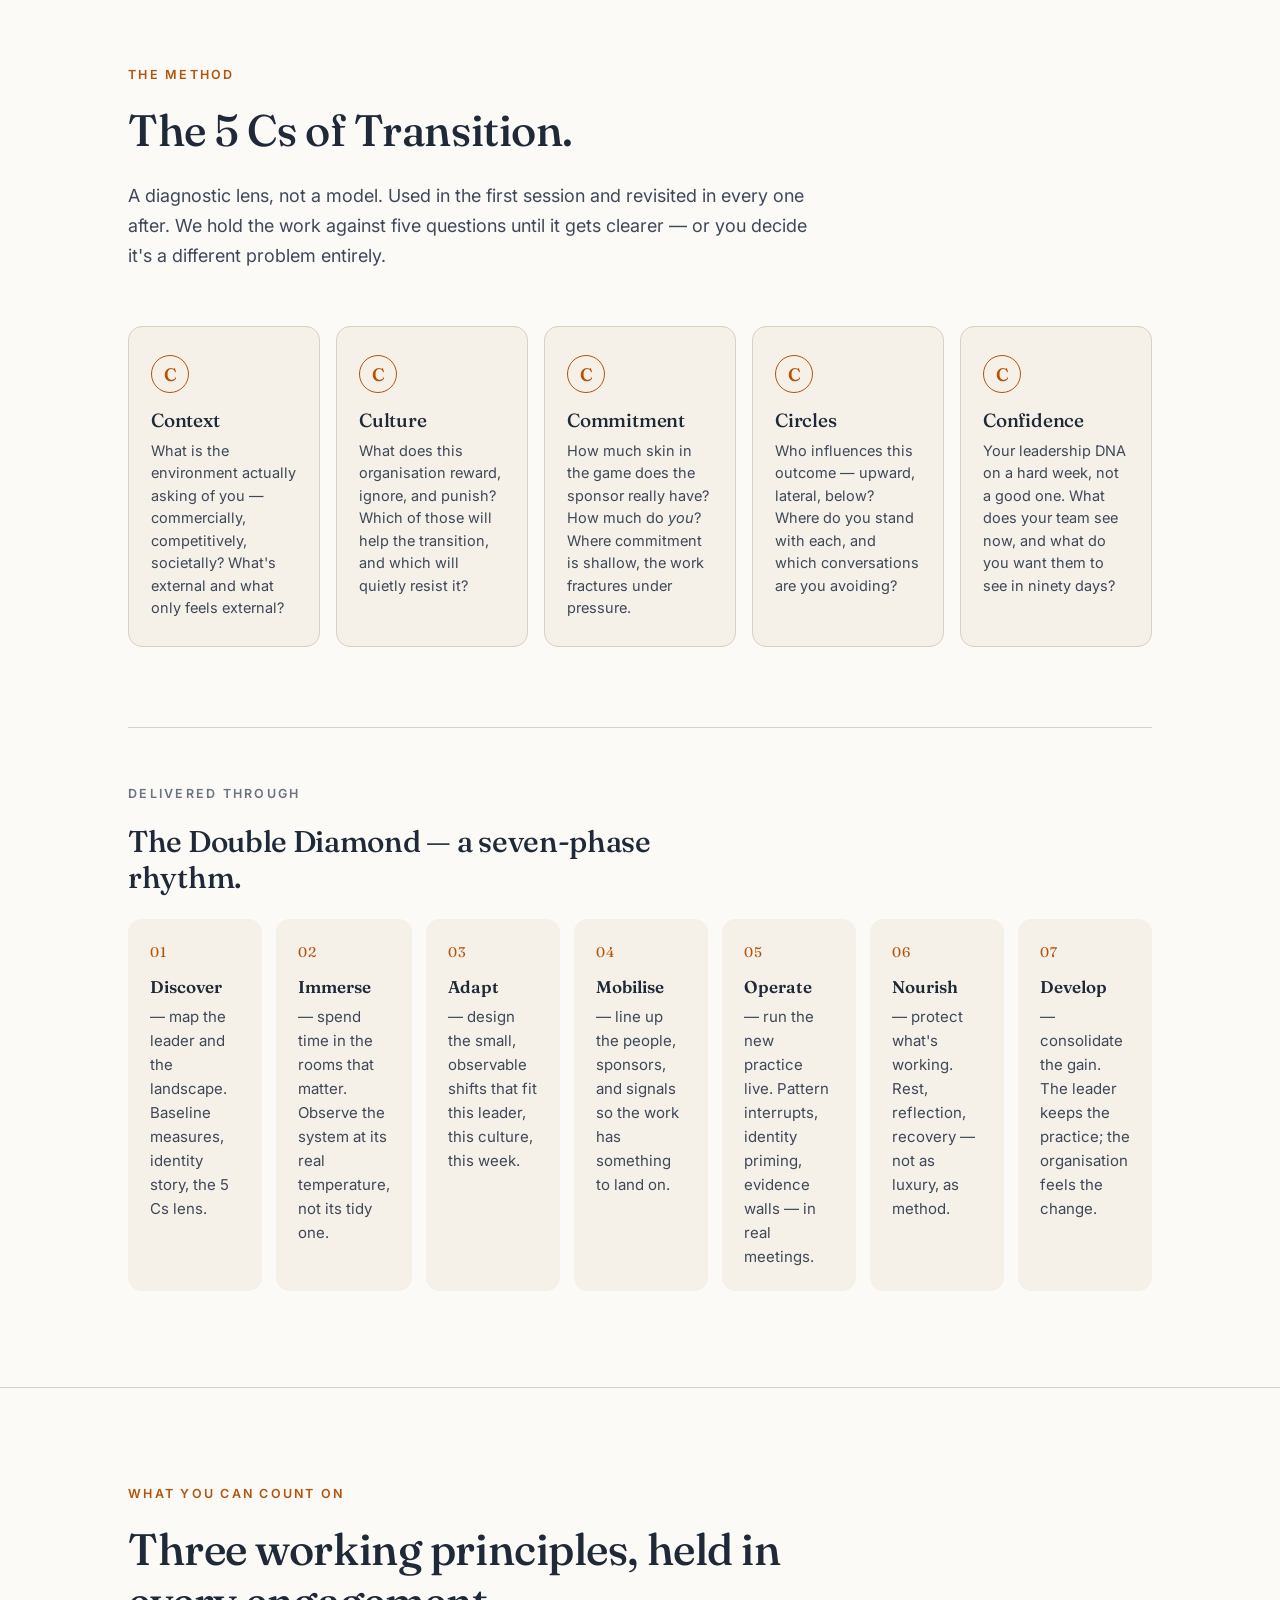
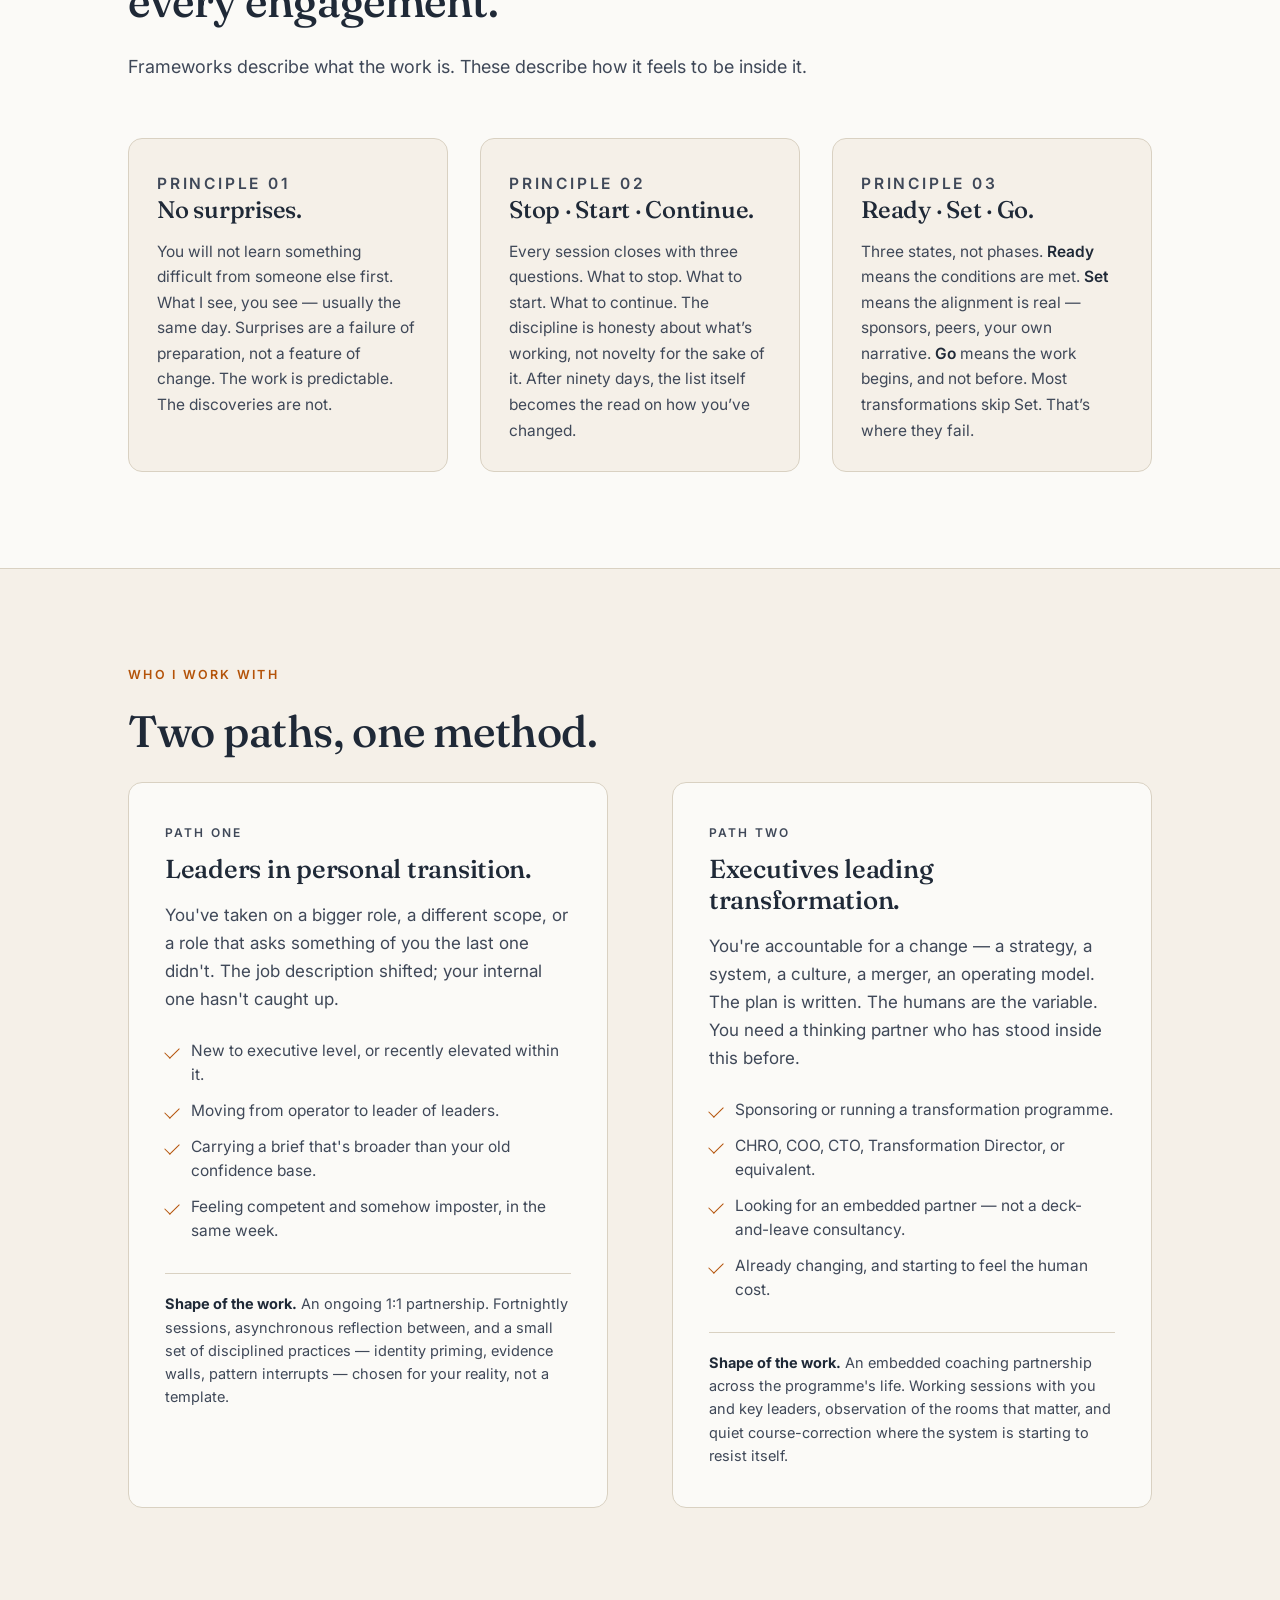
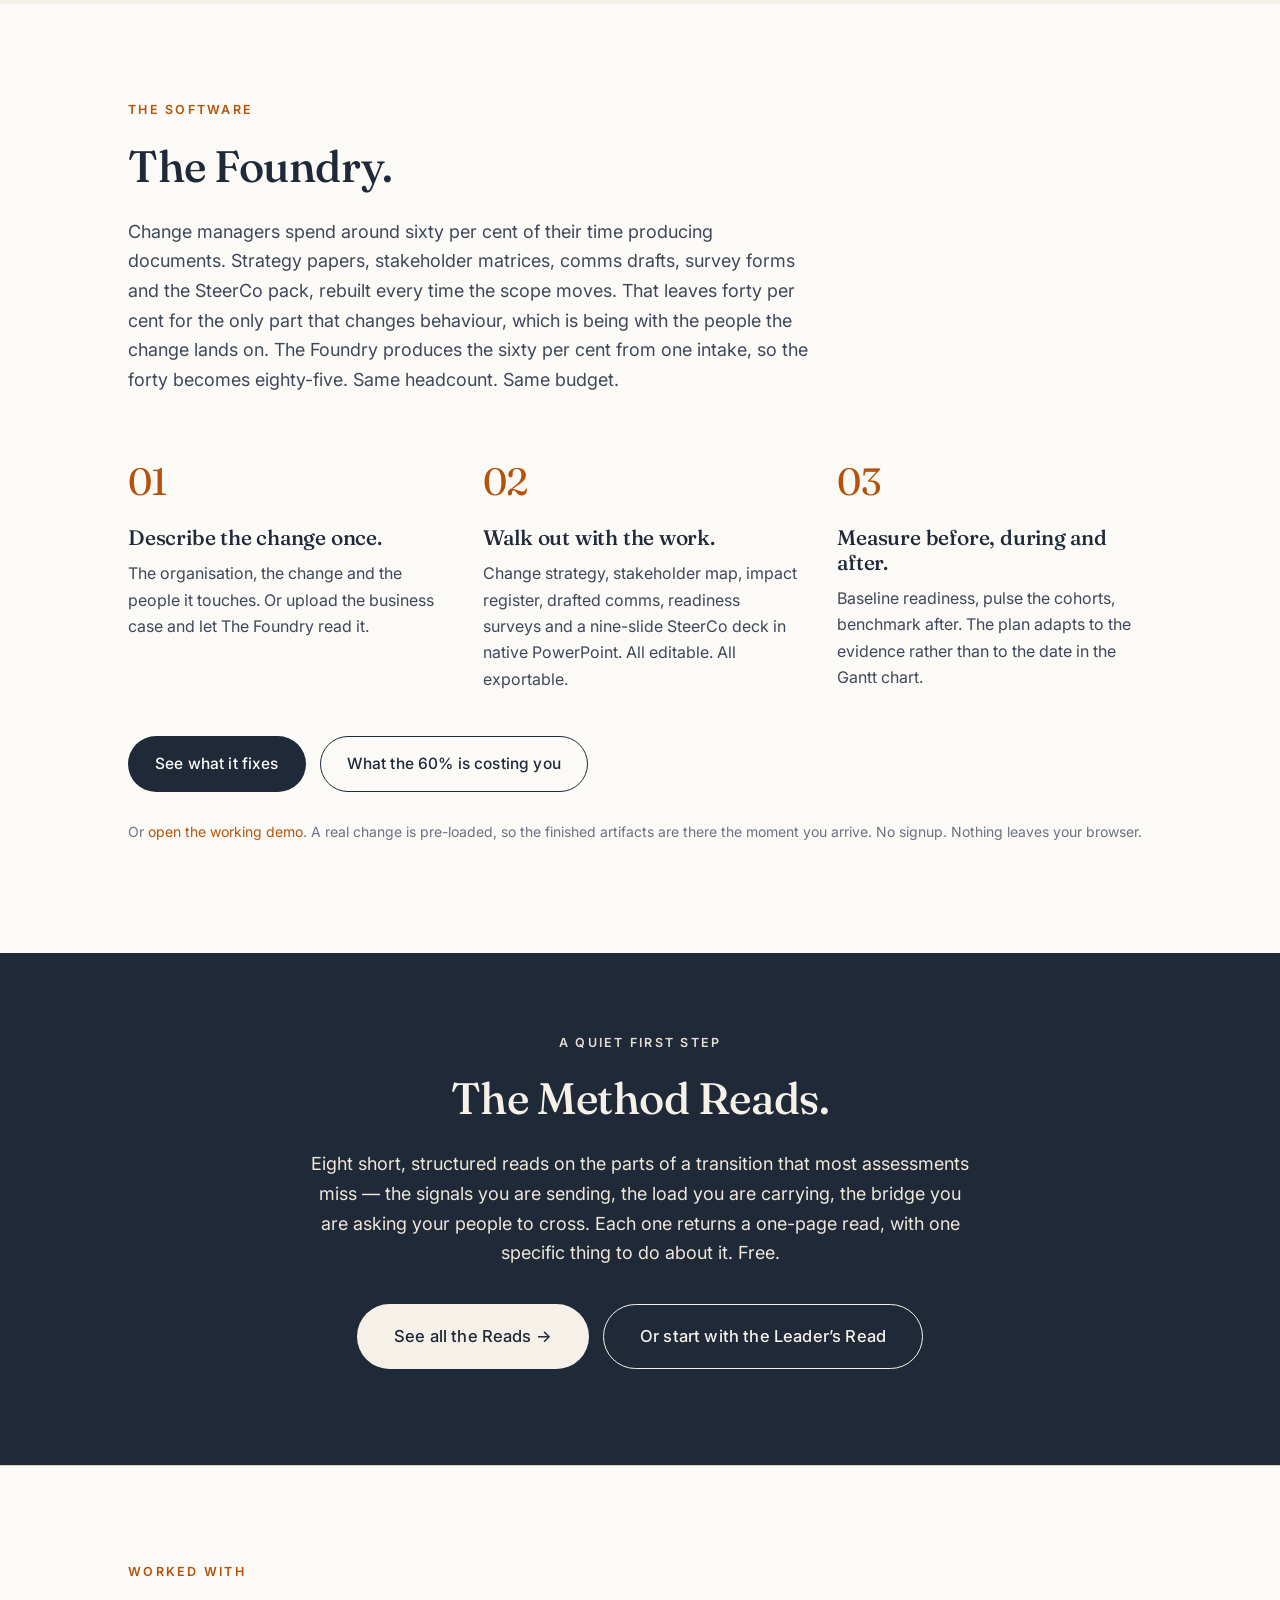
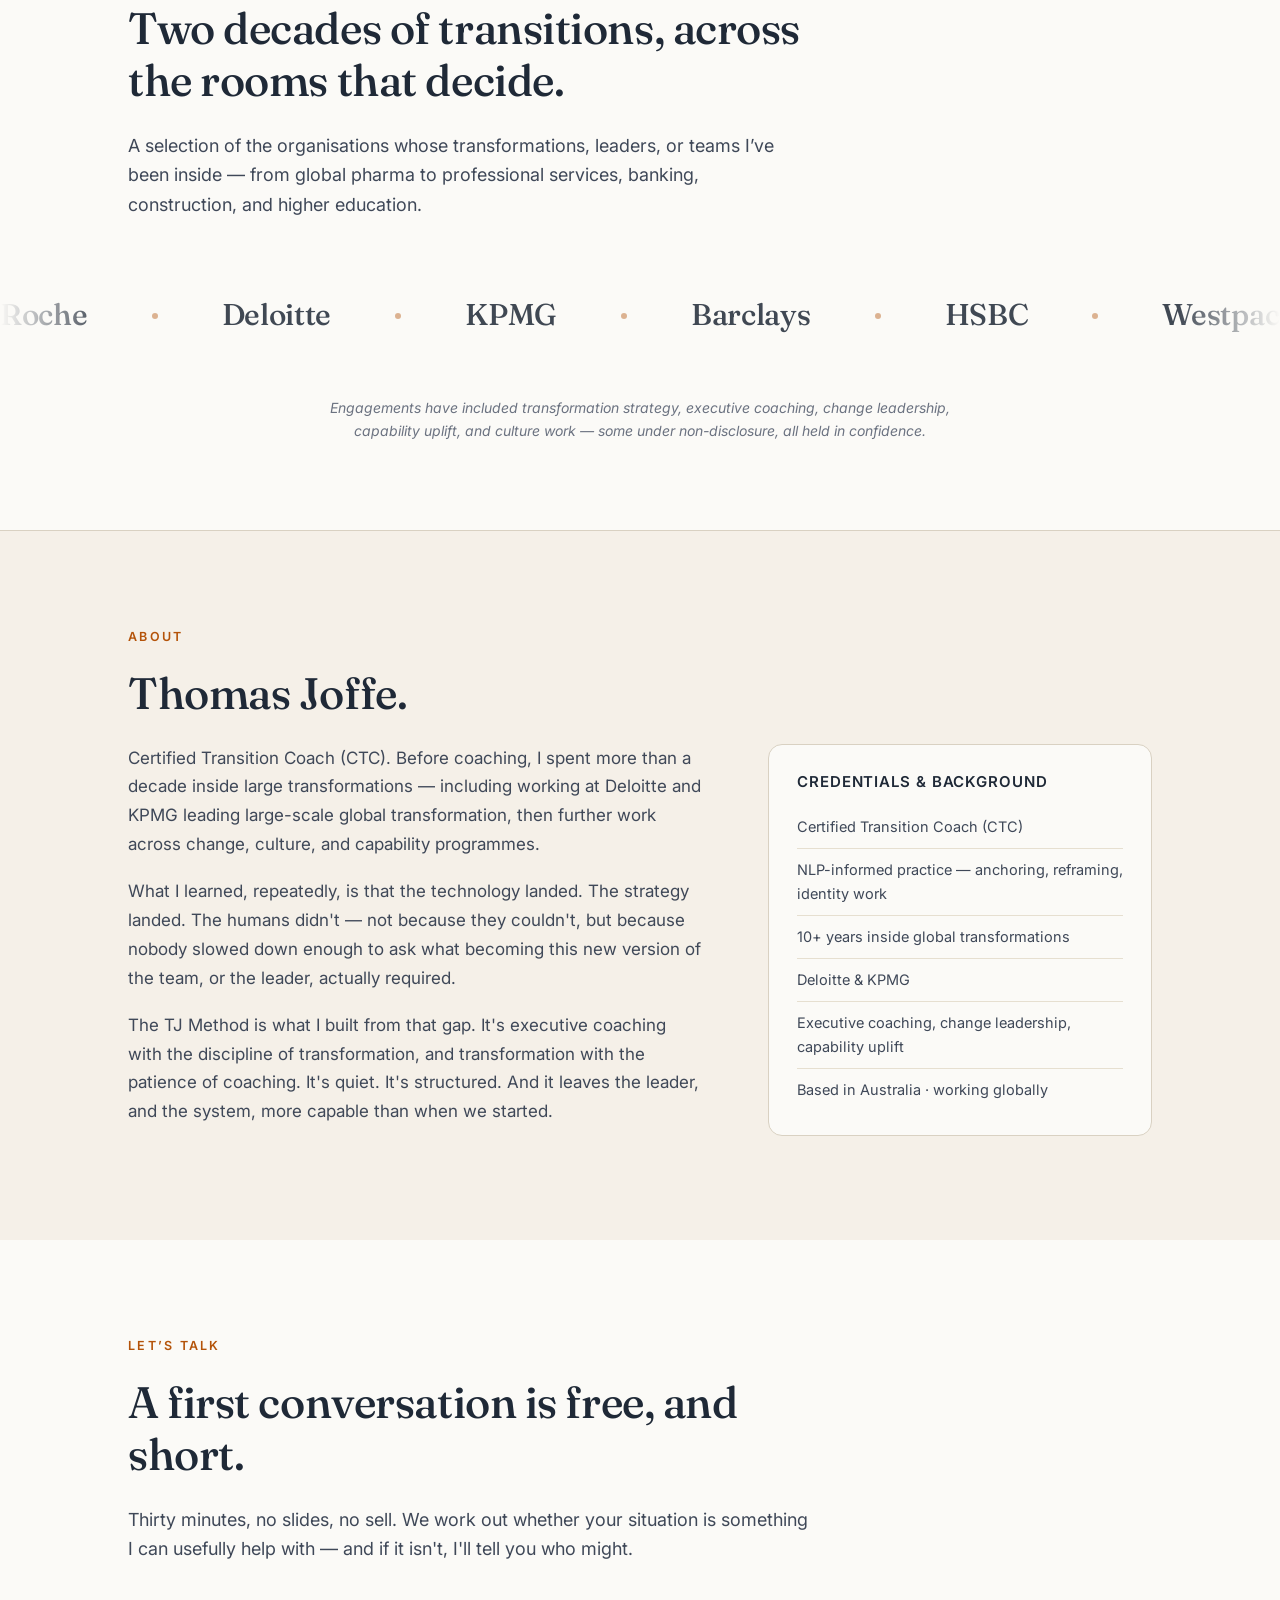
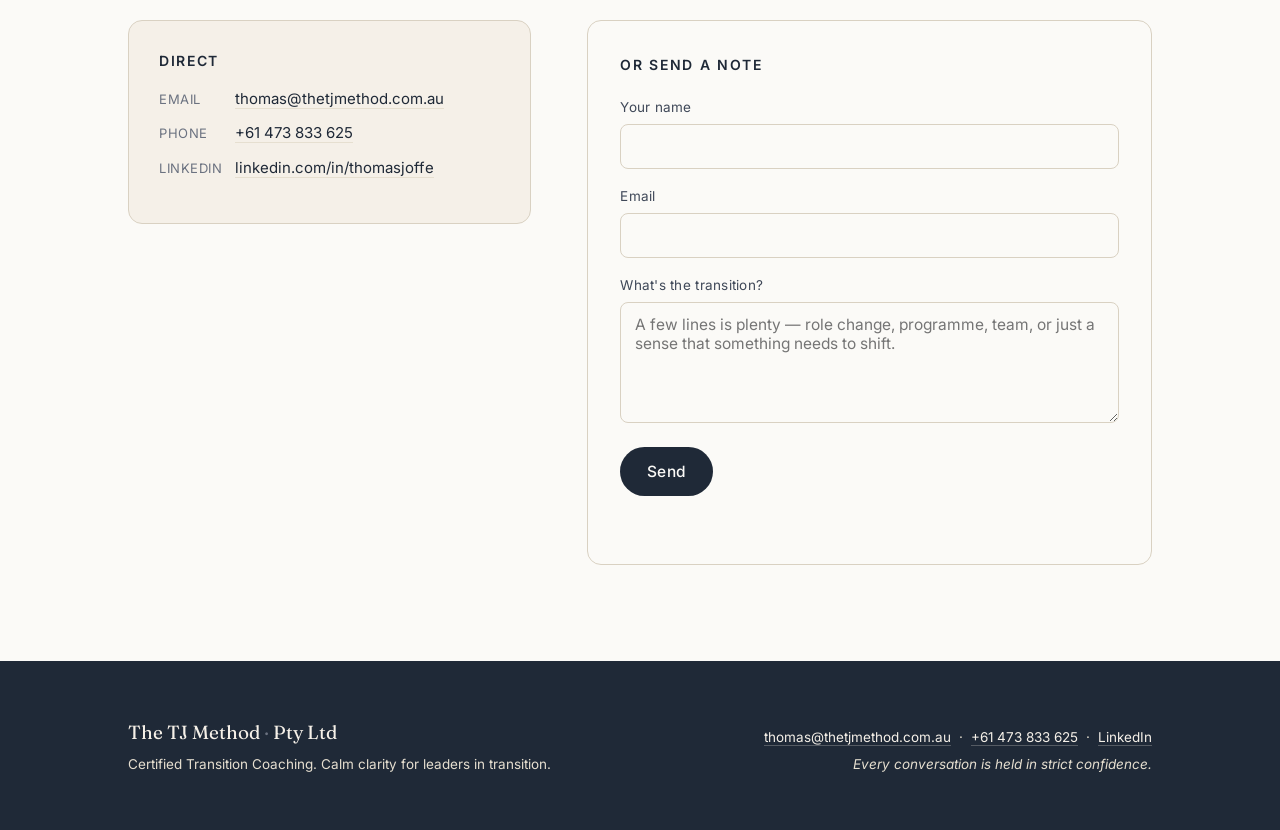
==== commit 7d945393: "Lead with the money: the 60/40 split and a live costing calculator The symptom list named the pain b" ====
--- a/index.html
+++ b/index.html
@@ -249,10 +249,12 @@
     <p class="kicker">The software</p>
     <h2 class="section-h">The Foundry.</h2>
     <p class="section-lede">
-      The same discipline, built as software. On most programmes the people side is the
-      part that gets skipped, because doing it properly is six weeks of work nobody
-      budgeted. The Foundry does it in an afternoon, so the part that decides whether
-      the change lands is the part that actually gets done.
+      Change managers spend around sixty per cent of their time producing documents.
+      Strategy papers, stakeholder matrices, comms drafts, survey forms and the SteerCo
+      pack, rebuilt every time the scope moves. That leaves forty per cent for the only
+      part that changes behaviour, which is being with the people the change lands on.
+      The Foundry produces the sixty per cent from one intake, so the forty becomes
+      eighty-five. Same headcount. Same budget.
     </p>
 
     <div class="grid grid-3">
@@ -275,11 +277,11 @@
 
     <div class="hero-cta" style="margin-top:44px;">
       <a class="btn btn-primary" href="the-foundry.html">See what it fixes</a>
-      <a class="btn btn-ghost" href="foundry/">Open the working demo</a>
+      <a class="btn btn-ghost" href="cost.html">What the 60% is costing you</a>
     </div>
     <p class="fdry-band-note">
-      A real change is pre-loaded, so the finished artifacts are there the moment you open it.
-      No signup. Nothing leaves your browser.
+      Or <a href="foundry/">open the working demo</a>. A real change is pre-loaded, so the
+      finished artifacts are there the moment you arrive. No signup. Nothing leaves your browser.
     </p>
   </div>
 </section>
--- a/styles.css
+++ b/styles.css
@@ -1463,3 +1463,235 @@
   font-size: 14px;
   color: var(--ink-quiet);
 }
+
+/* ============================================================
+   THE 60/40 COST CASE — cost.html + Foundry page additions
+   ============================================================ */
+
+/* ----- cost line under each symptom ----- */
+.sympt-cost {
+  margin: 14px 0 0;
+  padding-left: 14px;
+  border-left: 2px solid var(--accent);
+  font-size: 15px;
+  line-height: 1.6;
+  color: var(--ink-soft);
+  max-width: 60ch;
+}
+.sympt-cost strong {
+  color: var(--accent);
+  font-weight: 600;
+  letter-spacing: 0.04em;
+  font-size: 12px;
+  text-transform: uppercase;
+  display: block;
+  margin-bottom: 5px;
+}
+
+/* ----- 60/40 split bar ----- */
+.split {
+  margin: 40px 0 0;
+  max-width: 760px;
+}
+.split-row { margin-bottom: 30px; }
+.split-lbl {
+  display: flex;
+  justify-content: space-between;
+  align-items: baseline;
+  gap: 16px;
+  font-size: 13px;
+  letter-spacing: 0.1em;
+  text-transform: uppercase;
+  color: var(--ink-quiet);
+  margin-bottom: 10px;
+}
+.split-lbl b { color: var(--ink); font-weight: 600; letter-spacing: 0.06em; }
+.split-bar {
+  display: flex;
+  height: 44px;
+  border-radius: var(--r-sm);
+  overflow: hidden;
+  border: 1px solid var(--line);
+}
+.split-seg {
+  display: flex;
+  align-items: center;
+  padding: 0 14px;
+  font-size: 13px;
+  font-weight: 500;
+  white-space: nowrap;
+  overflow: hidden;
+}
+.split-waste { background: var(--cream-3); color: var(--ink-quiet); }
+.split-people { background: var(--accent); color: var(--white); }
+.split-cap {
+  margin-top: 10px;
+  font-size: 14.5px;
+  color: var(--ink-soft);
+  line-height: 1.6;
+}
+
+/* ----- calculator ----- */
+.calc {
+  margin-top: 40px;
+  display: grid;
+  grid-template-columns: 1fr;
+  gap: 32px;
+}
+@media (min-width: 900px) { .calc { grid-template-columns: 1fr 1fr; gap: 48px; } }
+
+.calc-panel {
+  background: var(--white);
+  border: 1px solid var(--line);
+  border-radius: var(--r);
+  padding: 28px 26px;
+}
+.calc-panel h3 {
+  font-family: 'Fraunces', Georgia, serif;
+  font-size: 19px;
+  font-weight: 500;
+  margin: 0 0 4px;
+}
+.calc-panel > p.calc-sub {
+  margin: 0 0 22px;
+  font-size: 14.5px;
+  color: var(--ink-quiet);
+  line-height: 1.6;
+}
+.calc-field { margin-bottom: 18px; }
+.calc-field label {
+  display: block;
+  font-size: 14px;
+  color: var(--ink-soft);
+  margin-bottom: 7px;
+  line-height: 1.45;
+}
+.calc-field input[type="number"] {
+  width: 100%;
+  font-family: 'Inter', sans-serif;
+  font-size: 16px;
+  padding: 11px 13px;
+  border: 1px solid var(--line);
+  border-radius: var(--r-sm);
+  background: var(--cream);
+  color: var(--ink);
+}
+.calc-field input[type="number"]:focus {
+  outline: none;
+  border-color: var(--accent);
+  background: var(--white);
+}
+.calc-hint { font-size: 12.5px; color: var(--ink-quiet); margin: 5px 0 0; }
+
+.calc-out {
+  background: var(--ink);
+  color: var(--cream);
+  border-radius: var(--r);
+  padding: 30px 28px;
+}
+.calc-out h3 {
+  font-family: 'Fraunces', Georgia, serif;
+  font-size: 19px;
+  font-weight: 500;
+  margin: 0 0 22px;
+  color: var(--cream);
+}
+.calc-line {
+  display: flex;
+  justify-content: space-between;
+  align-items: baseline;
+  gap: 18px;
+  padding: 13px 0;
+  border-bottom: 1px solid rgba(245,240,232,0.14);
+}
+.calc-line:last-of-type { border-bottom: 0; }
+.calc-line span {
+  font-size: 14.5px;
+  line-height: 1.5;
+  color: var(--cream-2);
+  max-width: 62%;
+}
+.calc-line b {
+  font-family: 'Fraunces', Georgia, serif;
+  font-weight: 500;
+  font-size: 20px;
+  white-space: nowrap;
+  color: var(--cream);
+}
+.calc-line.hero-line { padding: 20px 0; border-bottom: 1px solid rgba(245,240,232,0.14); }
+.calc-line.hero-line span { color: var(--cream); font-size: 15.5px; }
+.calc-line.hero-line b { font-size: clamp(28px, 4vw, 40px); color: #E8A54B; letter-spacing: -0.02em; }
+.calc-note {
+  margin: 22px 0 0;
+  font-size: 13px;
+  line-height: 1.65;
+  color: var(--cream-3);
+  opacity: 0.85;
+}
+.calc-assume {
+  margin-top: 30px;
+  font-size: 14px;
+  color: var(--ink-quiet);
+  line-height: 1.7;
+  max-width: 72ch;
+}
+
+/* ----- their words vs your words ----- */
+.words {
+  display: grid;
+  grid-template-columns: 1fr;
+  gap: 2px;
+  margin-top: 36px;
+  background: var(--line);
+  border: 1px solid var(--line);
+  border-radius: var(--r);
+  overflow: hidden;
+}
+@media (min-width: 820px) { .words { grid-template-columns: 1fr 1fr; } }
+.words-col { background: var(--white); padding: 28px 26px; }
+.words-col.is-theirs { background: var(--cream); }
+.words-tag {
+  font-size: 11.5px;
+  letter-spacing: 0.16em;
+  text-transform: uppercase;
+  font-weight: 600;
+  margin: 0 0 14px;
+  color: var(--ink-quiet);
+}
+.words-col.is-theirs .words-tag { color: var(--accent); }
+.words-quote {
+  font-family: 'Fraunces', Georgia, serif;
+  font-size: 18px;
+  line-height: 1.6;
+  color: var(--ink);
+  margin: 0 0 16px;
+}
+.words-col:not(.is-theirs) .words-quote { color: var(--ink-quiet); }
+.words-read {
+  margin: 0;
+  font-size: 14.5px;
+  line-height: 1.65;
+  color: var(--ink-soft);
+}
+
+/* ----- stat row on dark ----- */
+.cost-stats {
+  display: grid;
+  grid-template-columns: 1fr;
+  gap: 28px;
+  margin-top: 40px;
+  max-width: 900px;
+}
+@media (min-width: 720px) { .cost-stats { grid-template-columns: repeat(3, 1fr); gap: 32px; } }
+.cost-stat .cost-num {
+  font-family: 'Fraunces', Georgia, serif;
+  font-weight: 500;
+  font-size: clamp(40px, 5.5vw, 56px);
+  line-height: 1;
+  letter-spacing: -0.02em;
+  color: var(--accent);
+  display: block;
+  margin-bottom: 12px;
+}
+.cost-stat p { margin: 0; font-size: 15.5px; line-height: 1.6; color: var(--ink-soft); }
+.cost-stat p strong { color: var(--ink); }
